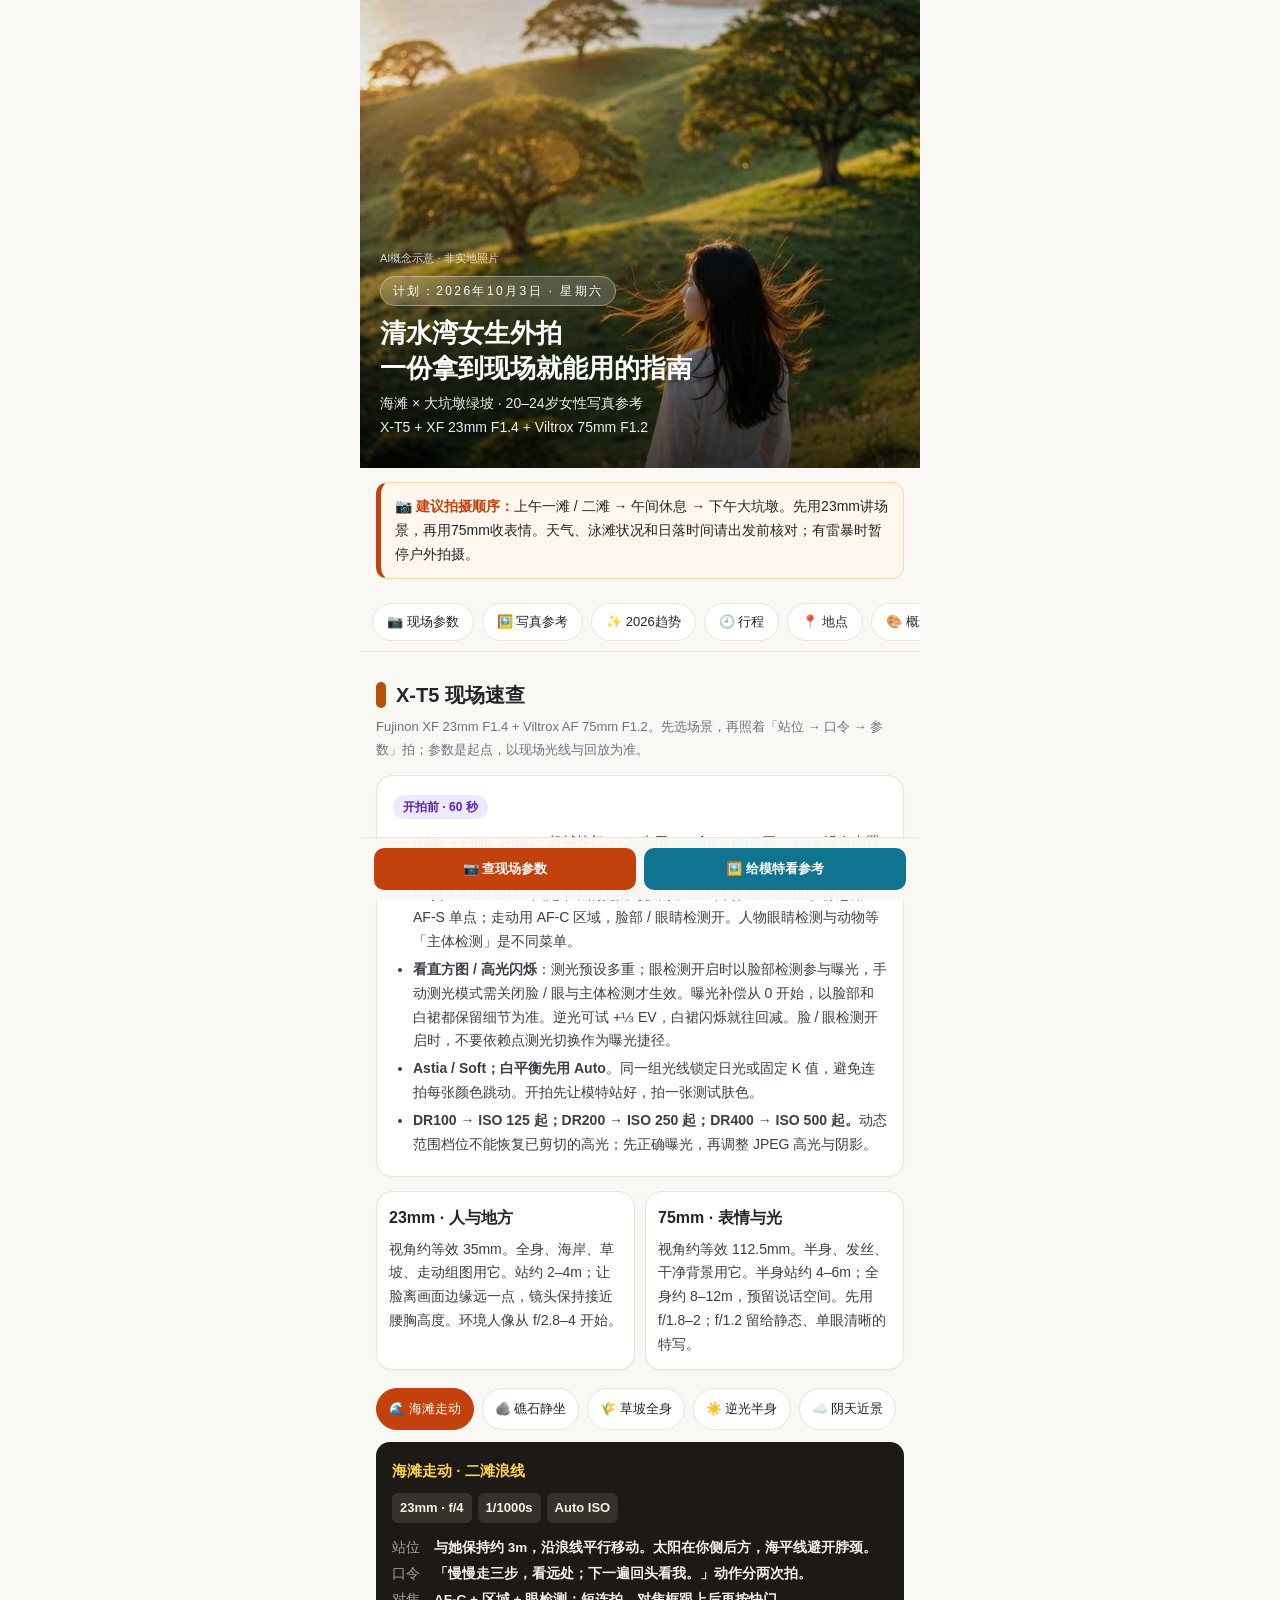
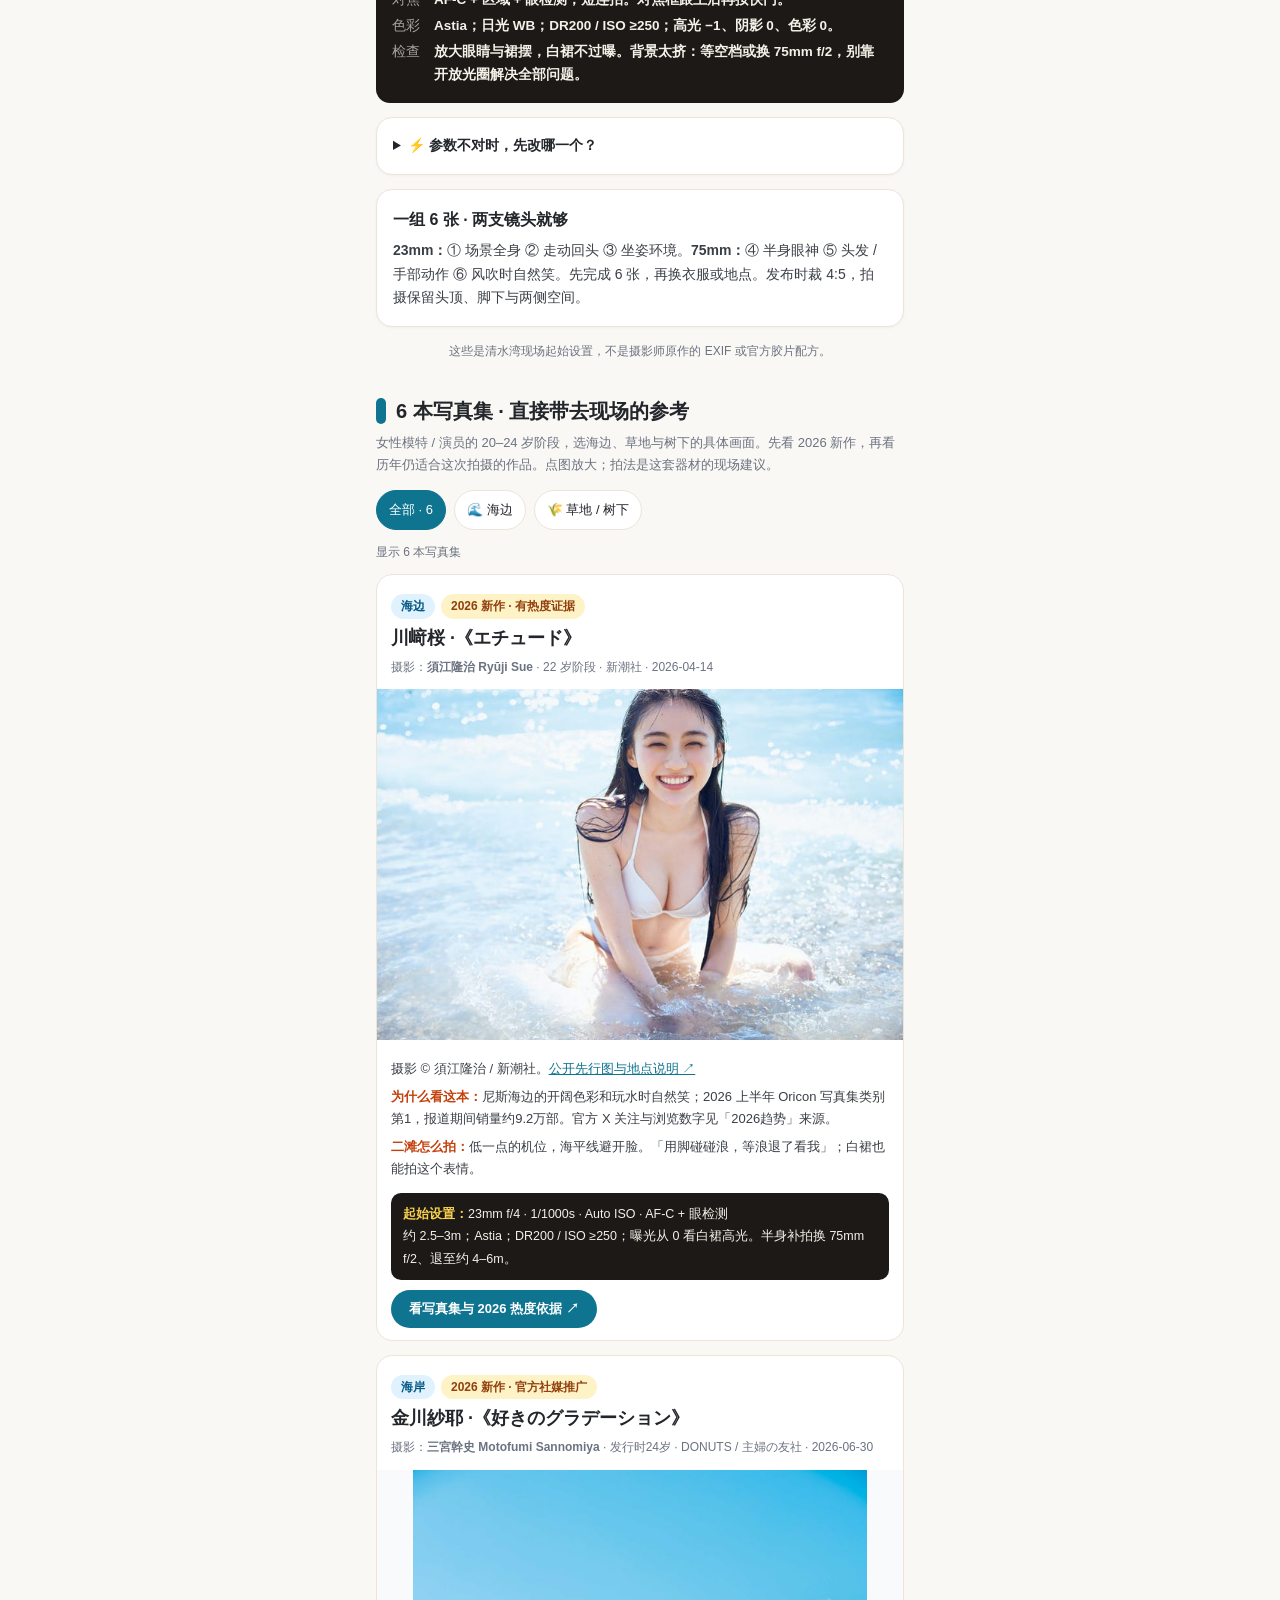
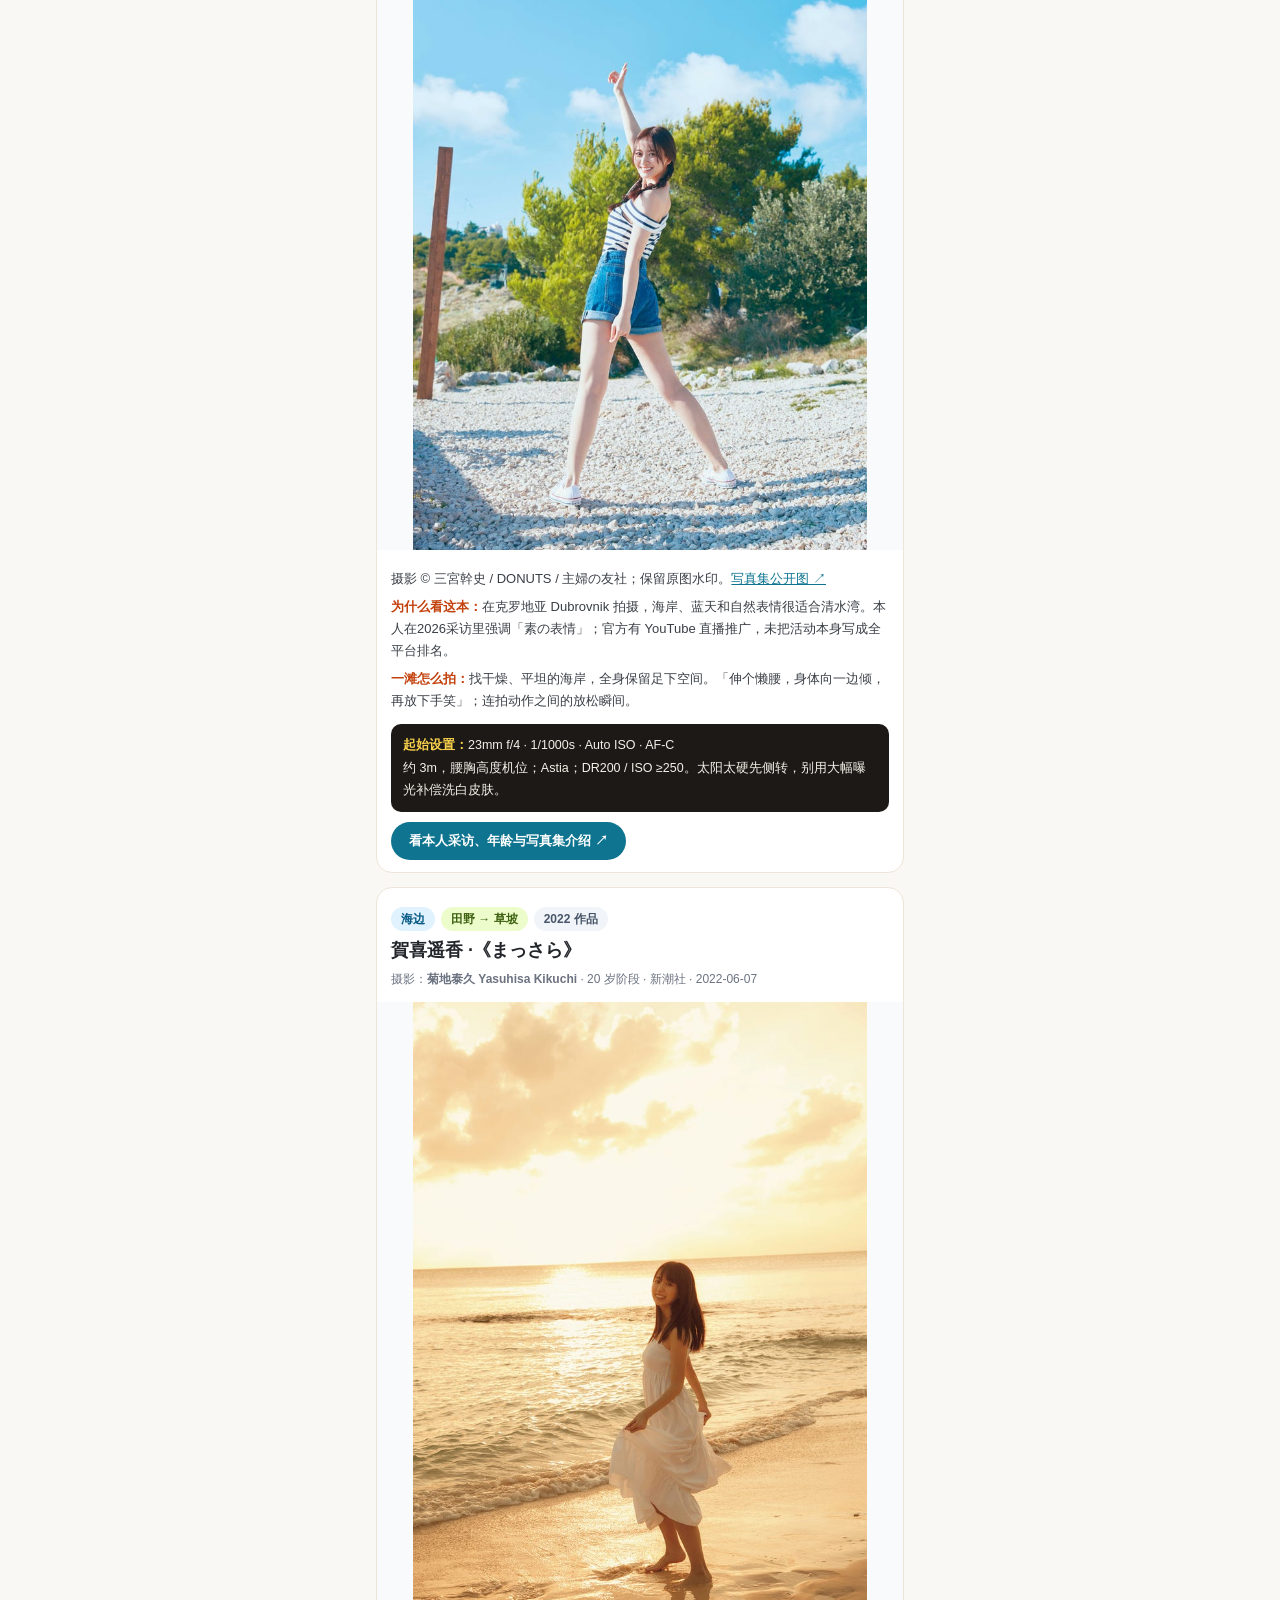
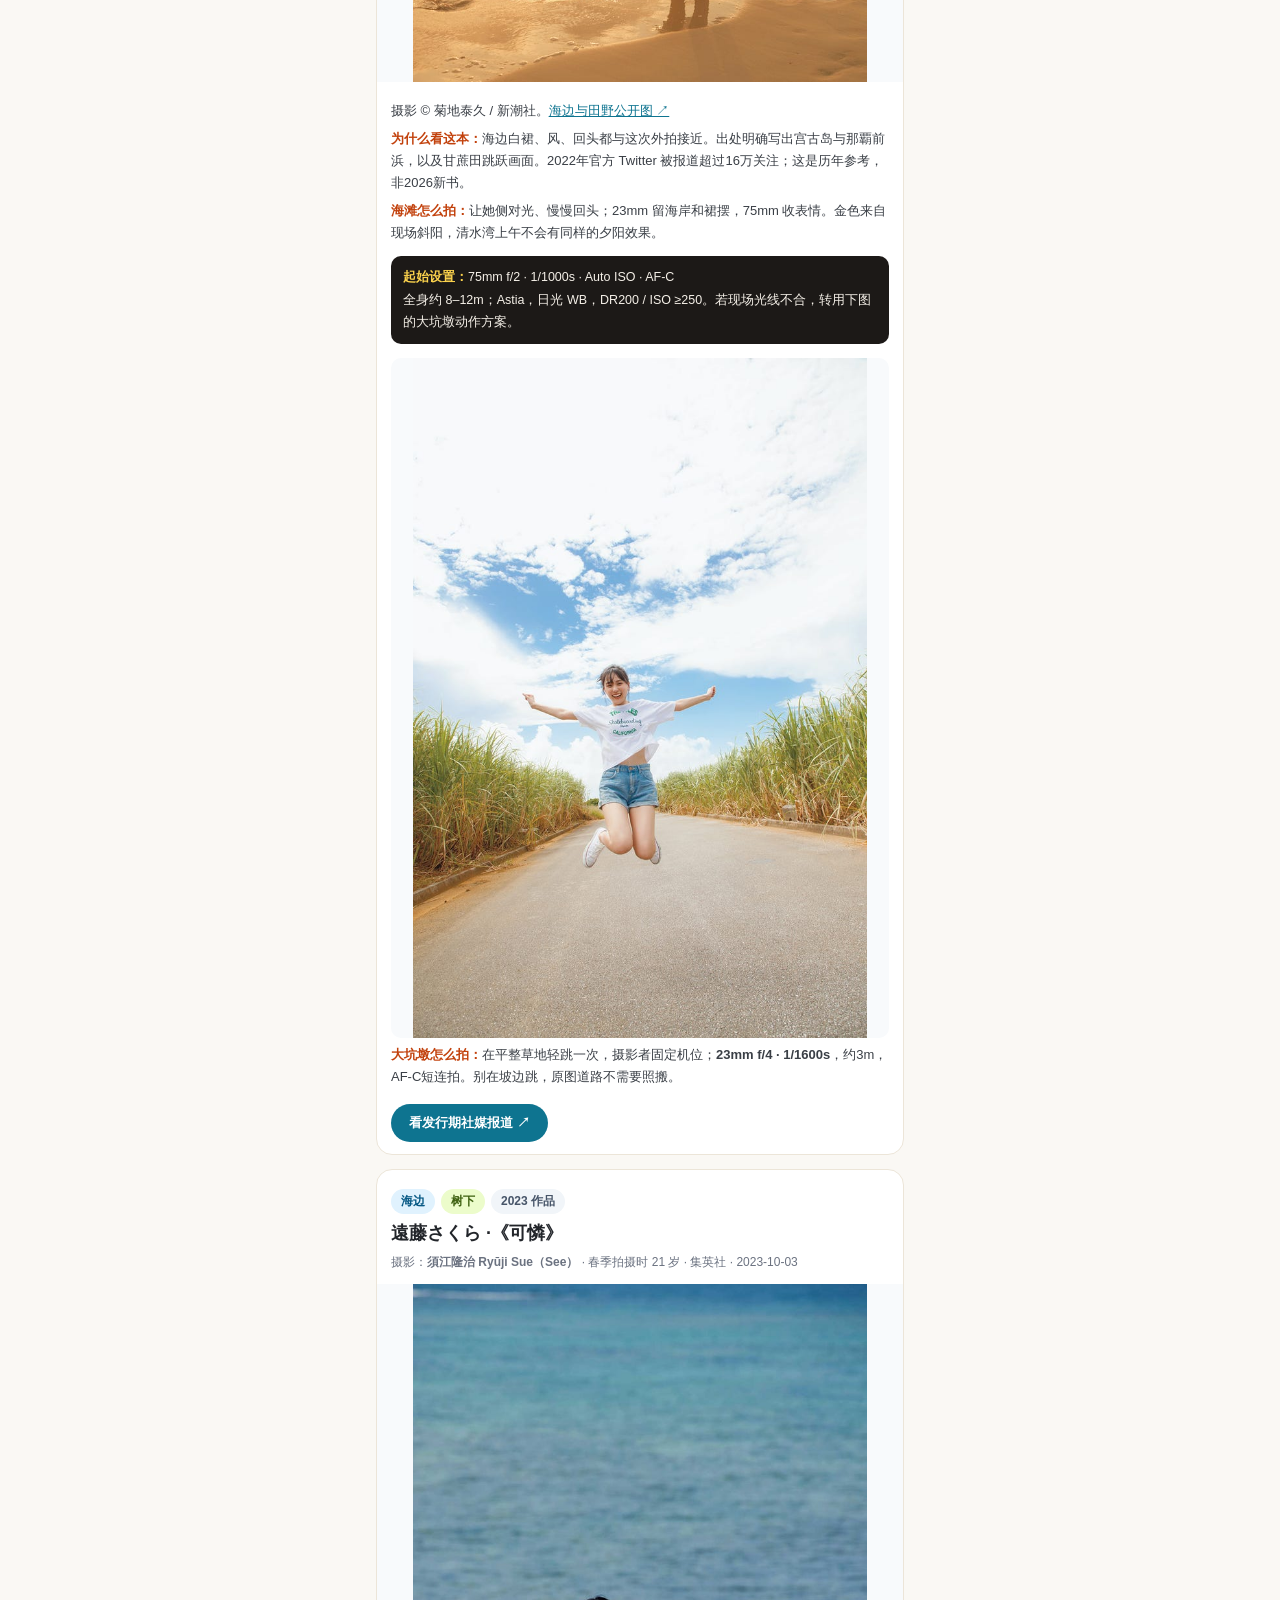
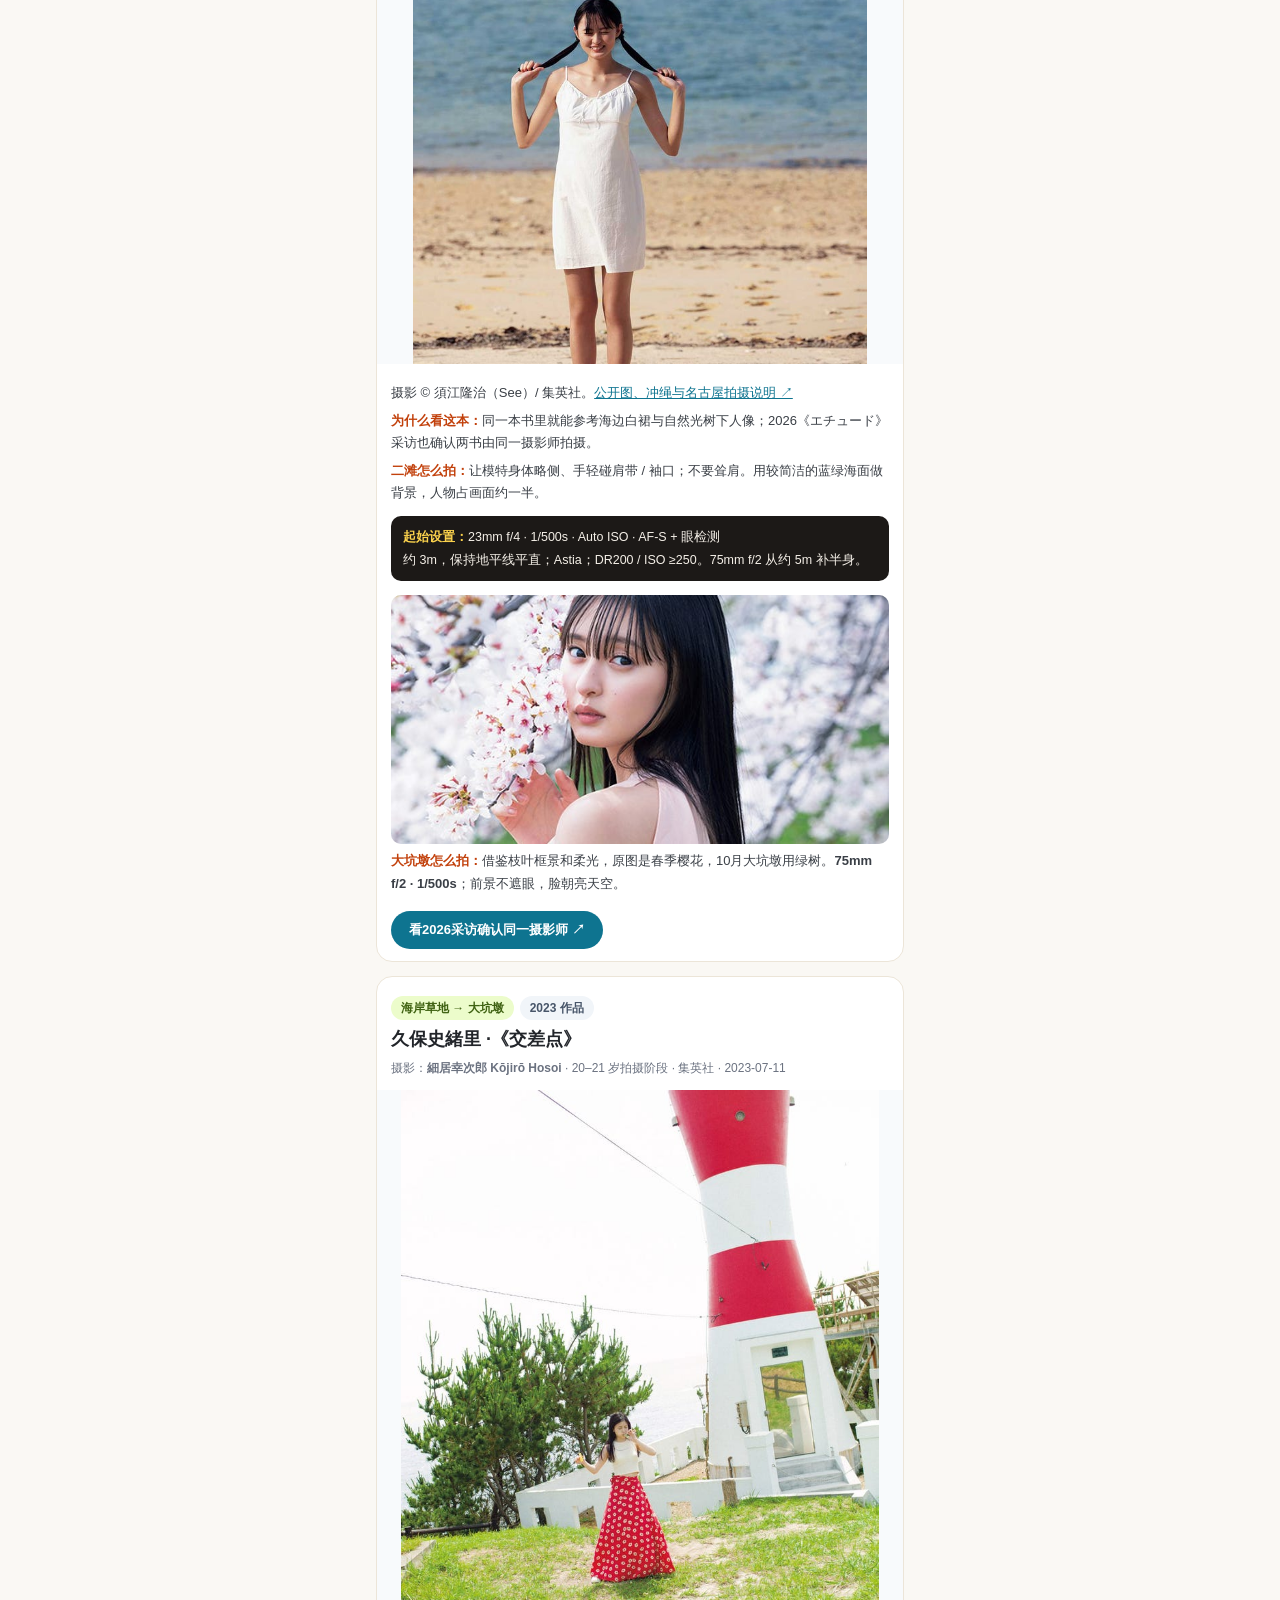
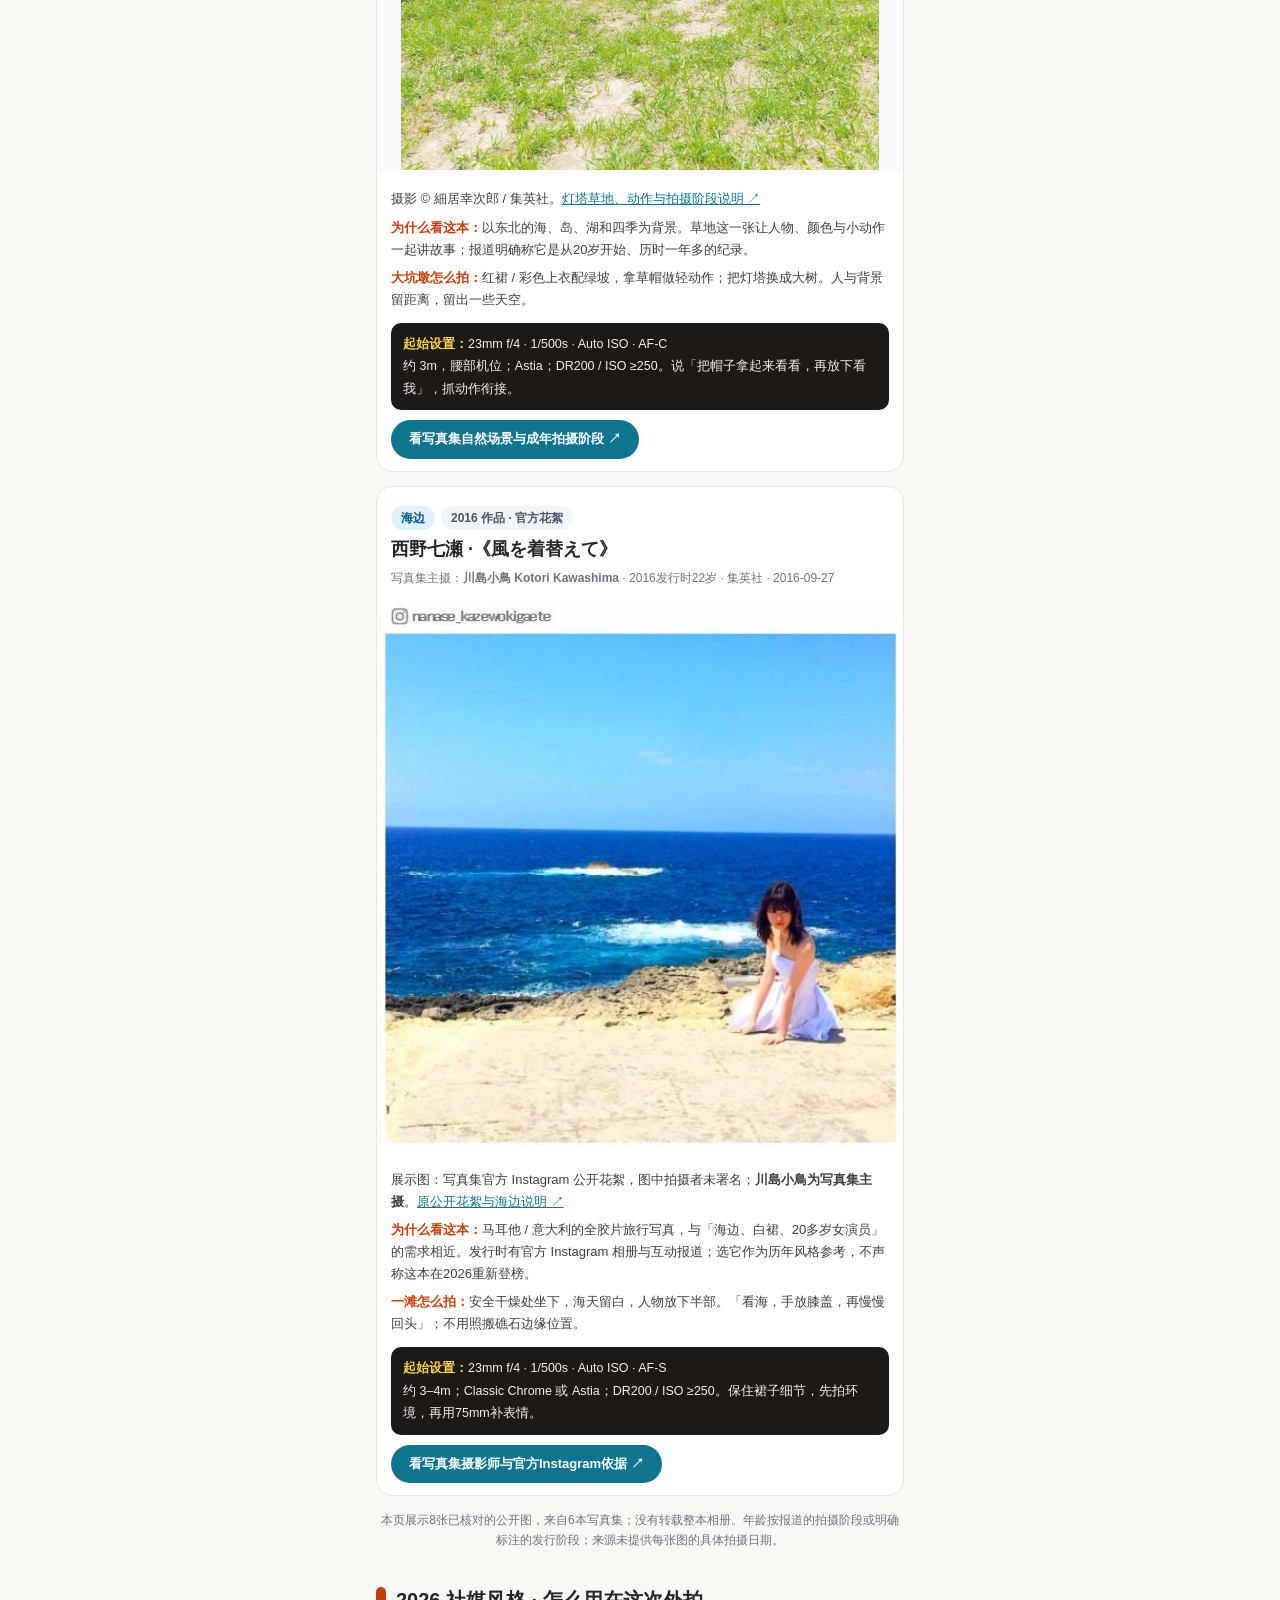
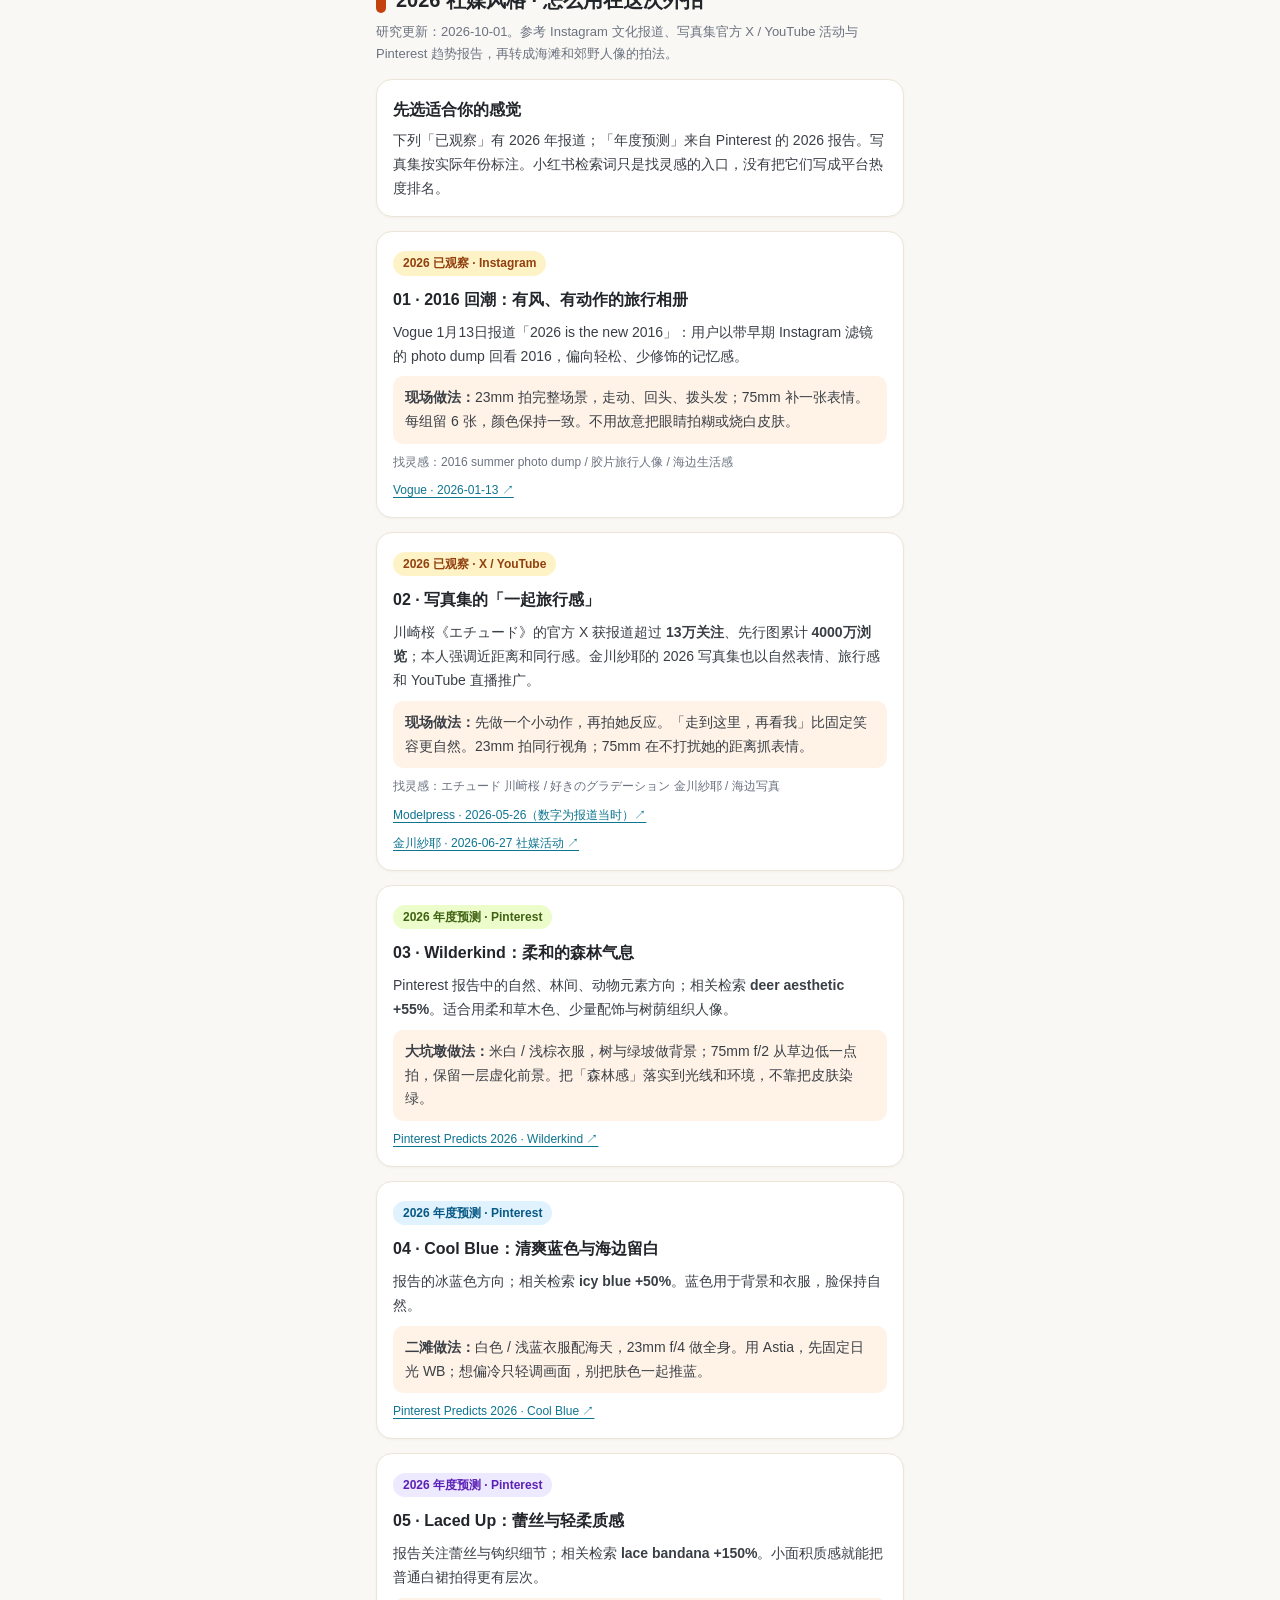
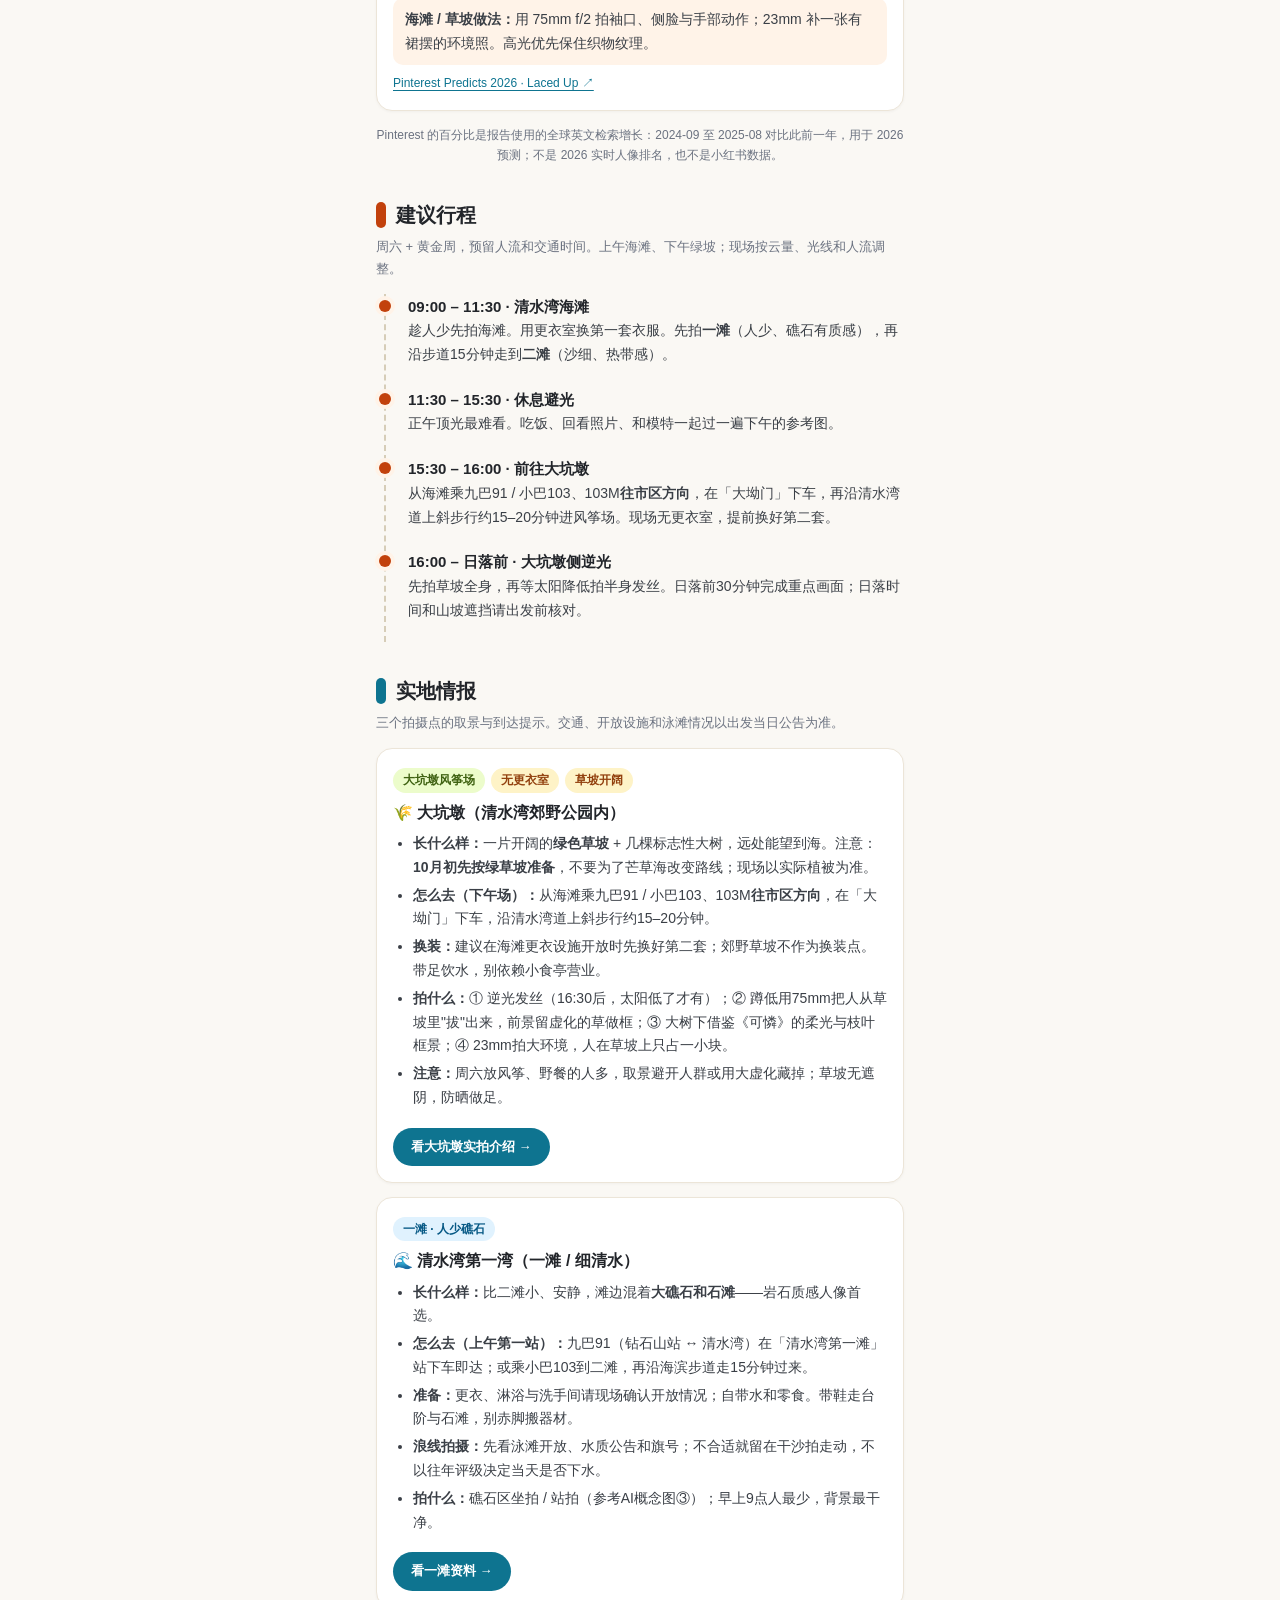
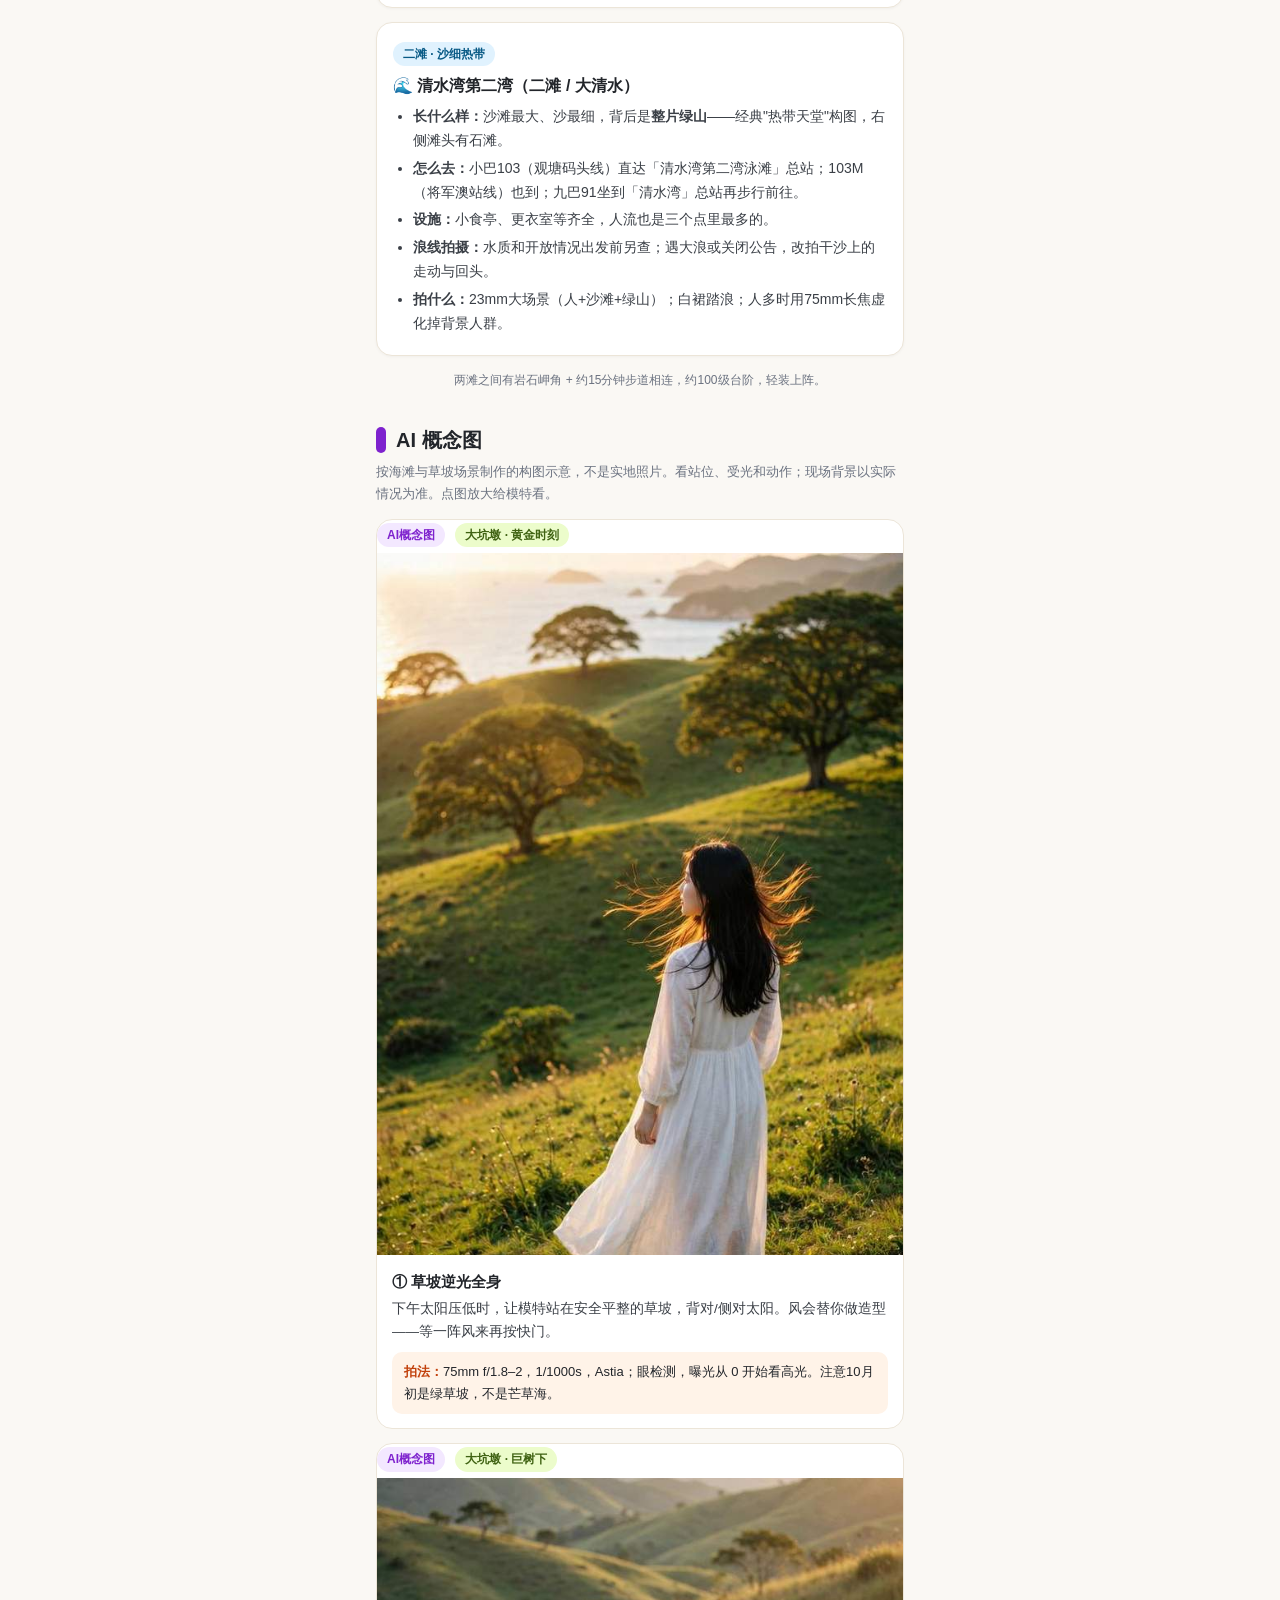
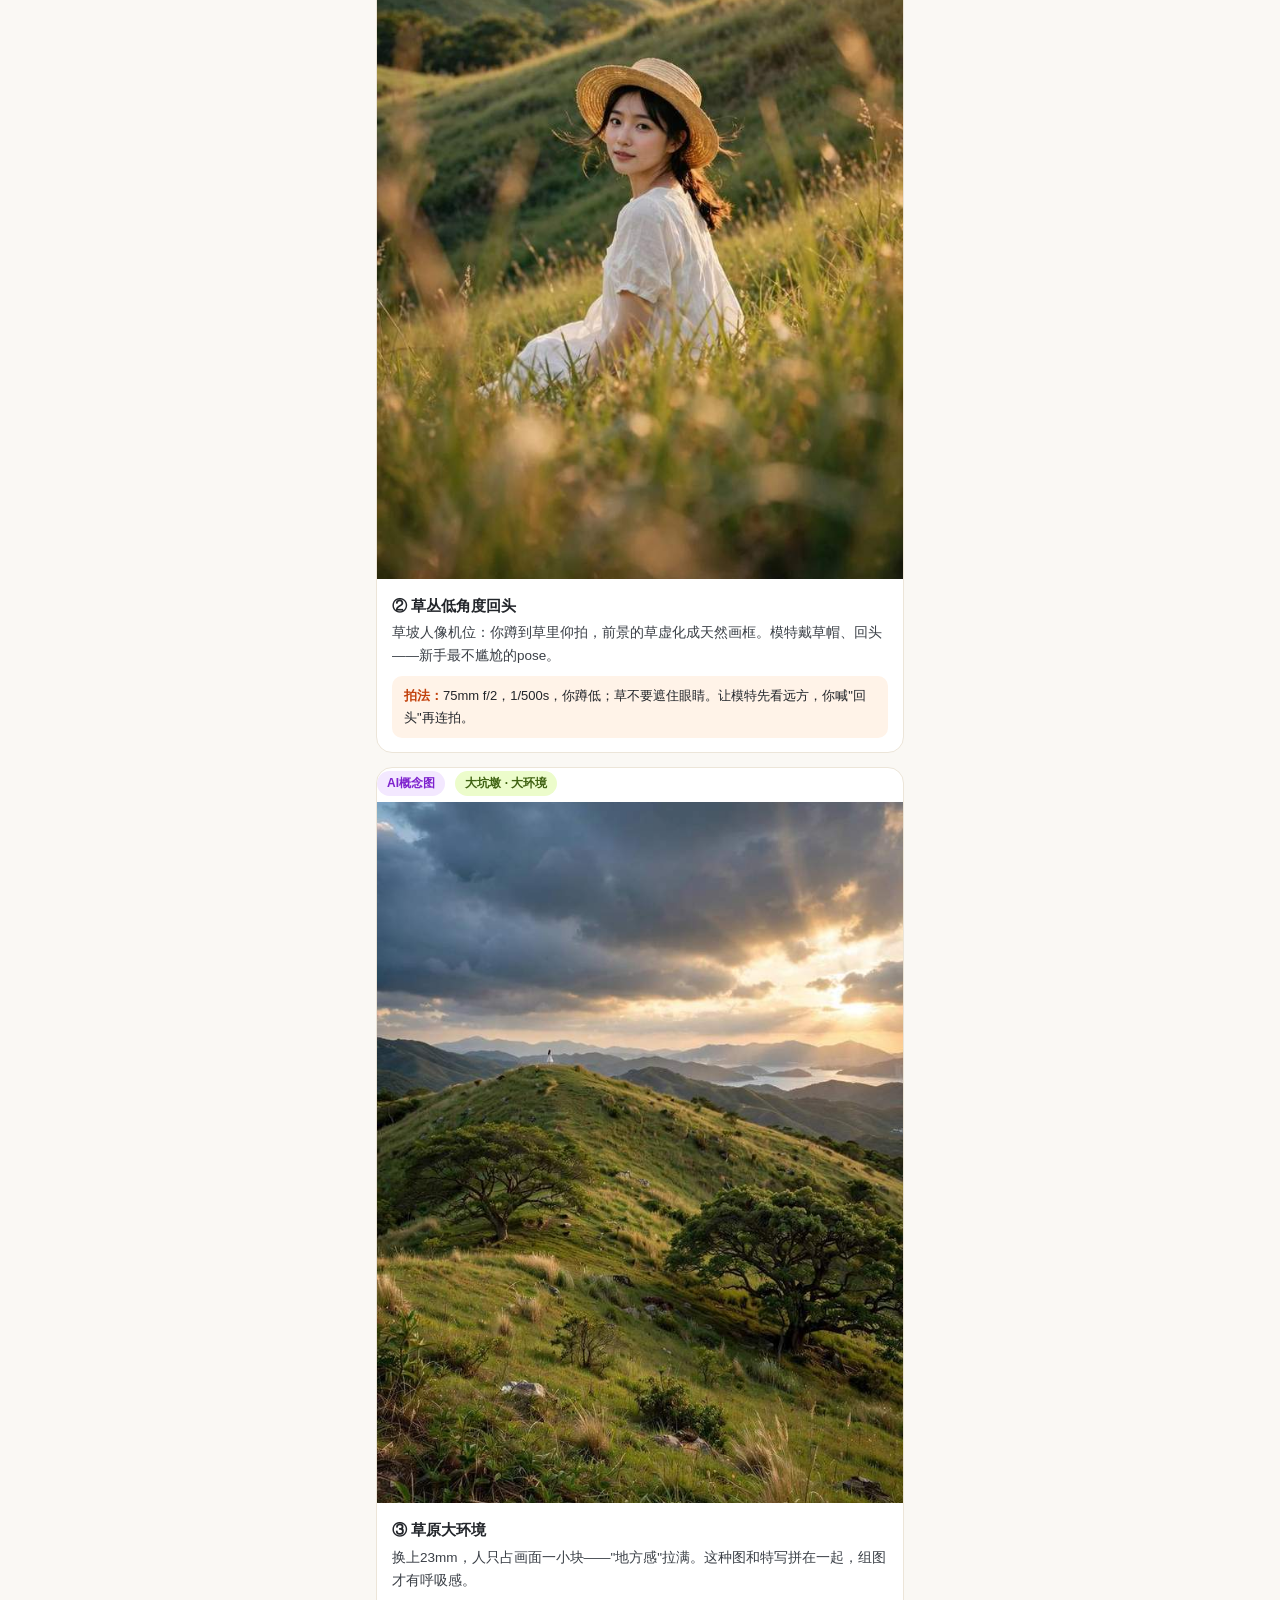
==== clear-water-bay/index.html @ 247ad338 "Move Clear Water Bay guide into clear-water-bay/ Pure rename, no content changes: the page, its imag" ====
<!DOCTYPE html>
<html lang="zh-CN">
<head>
<meta charset="UTF-8">
<meta name="viewport" content="width=device-width, initial-scale=1.0, viewport-fit=cover">
<title>清水湾女生外拍现场指南 · X-T5双镜头 · 2026写真参考</title>
<meta name="description" content="清水湾海滩与大坑墩女性人像现场指南：2026社媒趋势、20–24岁模特与演员写真集参考、Fujifilm X-T5 + XF23mm F1.4 + Viltrox75mm F1.2场景设置。">
<style>
:root{
  --bg:#faf8f4; --card:#ffffff; --ink:#22252a; --muted:#6b7280;
  --accent:#c2410c; --accent-soft:#fff3e8; --line:#ece5d8;
  --sea:#0e7490; --grass:#4d7c0f; --gold:#b45309;
}
*{margin:0;padding:0;box-sizing:border-box;-webkit-tap-highlight-color:transparent}
html{scroll-behavior:smooth}
body{font-family:-apple-system,BlinkMacSystemFont,"PingFang SC","Hiragino Sans GB","Microsoft YaHei",sans-serif;background:var(--bg);color:var(--ink);line-height:1.7;font-size:16px;max-width:560px;margin:0 auto;padding-bottom:96px}
img{display:block;width:100%;height:auto}
.hero{position:relative;color:#fff;overflow:hidden}
.hero img{height:52vh;min-height:340px;object-fit:cover;object-position:center 30%}
.hero::after{content:"";position:absolute;inset:0;background:linear-gradient(180deg,rgba(0,0,0,.15) 0%,rgba(0,0,0,0) 35%,rgba(0,0,0,.72) 100%)}
.hero-text{position:absolute;left:0;right:0;bottom:0;padding:28px 20px;z-index:2}
.hero-illustration{display:block;font-size:11px;opacity:.8;margin-bottom:8px}
.hero-text .kicker{display:inline-block;font-size:12px;letter-spacing:.2em;background:rgba(255,255,255,.18);backdrop-filter:blur(6px);padding:4px 12px;border-radius:999px;margin-bottom:10px;border:1px solid rgba(255,255,255,.35)}
.hero-text h1{font-size:26px;line-height:1.35;font-weight:800}
.hero-text p{font-size:14px;opacity:.92;margin-top:6px}
.alert{margin:14px 16px;background:#fff7ed;border:1px solid #fed7aa;border-left:5px solid var(--accent);border-radius:12px;padding:12px 14px;font-size:14px}
.alert b{color:var(--accent)}
.nav{position:sticky;top:0;z-index:50;background:rgba(250,248,244,.96);backdrop-filter:blur(8px);border-bottom:1px solid var(--line);padding:10px 12px;display:flex;gap:8px;overflow-x:auto;scrollbar-width:none}
.nav::-webkit-scrollbar{display:none}
.nav a{flex:0 0 auto;font-size:13px;color:var(--ink);text-decoration:none;background:var(--card);border:1px solid var(--line);padding:7px 14px;border-radius:999px;white-space:nowrap}
.nav a:active{background:var(--accent-soft)}
section{padding:26px 16px 6px;scroll-margin-top:66px}
[hidden]{display:none!important}
.lens-grid{display:grid;grid-template-columns:1fr 1fr;gap:10px}
.lens-grid .card{padding:12px}
.lens-grid h3{font-size:14px}
.lens-grid p{font-size:13px}
.scene-tabs{display:flex;gap:8px;overflow-x:auto;padding:4px 0 12px}
.scene-tab{flex-shrink:0;font:inherit;font-size:13px;padding:9px 12px;border:1px solid var(--line);border-radius:999px;background:var(--card);color:var(--ink);cursor:pointer}
.scene-tab.active{background:var(--accent);border-color:var(--accent);color:#fff}
.scene-tab:focus-visible,a:focus-visible,button:focus-visible{outline:3px solid var(--sea);outline-offset:3px}
.setting-strip{display:flex;flex-wrap:wrap;gap:6px;margin:10px 0 14px}
.setting-strip b{font-size:13px;background:#37312c;border-radius:6px;padding:4px 8px}
.field-scene dl{grid-template-columns:40px 1fr;row-gap:10px}
.field-scene dd{font-weight:400;line-height:1.7}
summary{cursor:pointer;font-weight:700;font-size:14px}
@media(max-width:359px){.lens-grid{grid-template-columns:1fr}}
.sec-head{display:flex;align-items:center;gap:10px;margin-bottom:4px}
.sec-head .dot{width:10px;height:26px;border-radius:6px;flex:0 0 auto}
.sec-head h2{font-size:20px;font-weight:800}
.sec-sub{font-size:13px;color:var(--muted);margin:2px 0 14px}
.card{background:var(--card);border:1px solid var(--line);border-radius:16px;padding:16px;margin-bottom:14px;box-shadow:0 1px 3px rgba(0,0,0,.04)}
.card h3{font-size:16px;margin-bottom:6px}
.card p,.card li{font-size:14px;color:#3a3f46}
.card ul{padding-left:20px;margin-top:6px}
.card li{margin-bottom:4px}
.tag{display:inline-block;font-size:12px;padding:2px 10px;border-radius:999px;margin:0 6px 6px 0;font-weight:600}
.tag.sea{background:#e0f2fe;color:#075985}
.tag.grass{background:#ecfccb;color:#3f6212}
.tag.warn{background:#fef3c7;color:#92400e}
.tag.cam{background:#ede9fe;color:#5b21b6}
.tag.ai{background:#f3e8ff;color:#7e22ce}
.timeline{position:relative;margin:6px 0 0 8px;padding-left:22px;border-left:2px dashed #d6cdb8}
.tl-item{position:relative;padding:0 0 20px}
.tl-item::before{content:"";position:absolute;left:-29px;top:6px;width:12px;height:12px;border-radius:50%;background:var(--accent);box-shadow:0 0 0 4px var(--accent-soft)}
.tl-item .time{font-weight:800;font-size:15px}
.tl-item .what{font-size:14px;color:#3a3f46}
.gallery{display:grid;grid-template-columns:1fr 1fr;gap:10px}
.shot{background:var(--card);border:1px solid var(--line);border-radius:14px;overflow:hidden;cursor:zoom-in}
.shot img{aspect-ratio:3/4;object-fit:cover}
.shot .cap{padding:10px 11px}
.shot .cap b{display:block;font-size:13.5px;line-height:1.45}
.shot .cap span{font-size:12px;color:var(--muted);display:block;margin-top:3px;line-height:1.5}
.lens{font-size:11px !important;color:var(--sea) !important;font-weight:700}
.recipe{background:#1c1917;color:#f5f0e8;border-radius:14px;padding:16px;margin-bottom:14px}
.recipe h3{font-size:15px;color:#fcd34d;margin-bottom:8px}
.recipe dl{display:grid;grid-template-columns:auto 1fr;gap:3px 14px;font-size:13.5px}
.recipe dt{color:#a8a29e;white-space:nowrap}
.recipe dd{margin:0;font-weight:600}
.stars{color:#fbbf24;letter-spacing:2px;font-size:13px}
.concept{background:var(--card);border:1px solid var(--line);border-radius:16px;overflow:hidden;margin-bottom:14px}
.concept img{aspect-ratio:3/4;object-fit:cover;cursor:zoom-in}
.concept .cap{padding:14px 15px}
.concept .cap b{display:block;font-size:15px;margin-bottom:4px}
.concept .cap p{font-size:13.5px;color:#3a3f46;margin:4px 0}
.concept .cap .how{background:var(--accent-soft);border-radius:10px;padding:9px 12px;font-size:13px;margin-top:8px}
.concept .cap .how b{color:var(--accent);font-size:13px;display:inline}
.break{background:var(--card);border:1px solid var(--line);border-radius:16px;padding:16px;margin-bottom:14px}
.break h3{font-size:16px}
.break .jp{font-size:12px;color:var(--muted)}
.break .work{font-size:13px;color:var(--muted);margin-top:8px;font-style:normal;background:#f8fafc;border-radius:8px;padding:8px 10px}
.break h4{font-size:13.5px;margin:12px 0 4px;color:var(--accent)}
.break p,.break li{font-size:13.5px;color:#3a3f46}
.break ul{padding-left:18px;margin-top:4px}
.break li{margin-bottom:3px}
.break .fuji{background:#1c1917;color:#f5f0e8;border-radius:10px;padding:12px 14px;margin-top:10px;font-size:13px;line-height:1.8}
.break .fuji b{color:#fcd34d}
.break .copy{margin-top:10px;font-size:13.5px;background:#ecfccb;border-radius:10px;padding:10px 12px}
.break .copy b{color:#3f6212}
a.btn{display:inline-block;margin-top:10px;font-size:13px;font-weight:700;color:#fff;background:var(--sea);text-decoration:none;padding:8px 18px;border-radius:999px}
a.btn:active{opacity:.85}
.tips li{font-size:14px;margin-bottom:10px;list-style:none;position:relative;padding-left:26px;color:#3a3f46}
.tips li::before{content:attr(data-n);position:absolute;left:0;top:2px;width:20px;height:20px;border-radius:50%;background:var(--accent);color:#fff;font-size:12px;font-weight:800;display:flex;align-items:center;justify-content:center}
.tips{padding:0}
.credits{font-size:12px;color:var(--muted)}
.credits a{color:var(--sea)}
footer{text-align:center;padding:26px 16px 8px;font-size:12px;color:var(--muted)}
#lb{position:fixed;inset:0;background:rgba(10,8,6,.94);z-index:100;display:none;align-items:center;justify-content:center;flex-direction:column;padding:18px}
#lb.open{display:flex}
#lb img{max-width:100%;max-height:78vh;object-fit:contain;border-radius:10px}
#lb .lb-cap{color:#fff;font-size:14px;margin-top:12px;text-align:center;max-width:92vw}
#lb .lb-x{position:absolute;top:14px;right:16px;color:#fff;font-size:15px;background:rgba(255,255,255,.15);border:1px solid rgba(255,255,255,.3);border-radius:999px;padding:8px 16px;cursor:pointer}
.hint{text-align:center;font-size:12px;color:var(--muted);margin-top:8px}
.mphoto{margin:10px 0 4px;border-radius:12px;overflow:hidden;border:1px solid var(--line)}
.mphoto figcaption{font-size:11.5px;color:var(--muted);padding:8px 10px;background:#f8fafc;line-height:1.6}
.mphoto figcaption a{color:var(--sea)}
.img-fallback{padding:26px 14px;text-align:center;font-size:13px;color:var(--muted);background:#f1f5f9}
.img-fallback a{color:var(--sea);font-weight:700}
.group-title{font-size:15px;font-weight:800;margin:18px 0 10px}
.ref{background:var(--card);border:1px solid var(--line);border-radius:16px;overflow:hidden;margin-bottom:14px}
.ref .rcap{padding:12px 14px}
.ref .rcap b.t{font-size:14.5px;display:block;line-height:1.45;margin:2px 0}
.ref .who{color:var(--muted);font-size:12px;display:block;margin-bottom:6px}
.ref .rcap p{font-size:13px;color:#3a3f46;margin:6px 0}
.ref .rcap p .k{color:var(--accent);font-weight:800}
.ref .how{background:#1c1917;color:#f5f0e8;border-radius:10px;padding:10px 12px;font-size:12.5px;line-height:1.8;margin-top:8px}
.ref .how b{color:#fcd34d}
.ref .credit{font-size:11px;color:var(--muted);margin-top:8px;display:block;line-height:1.6}
.ref .credit a{color:var(--sea)}

.research-note p{margin-top:6px}
.trend-card h3{margin-top:4px}
.trend-card p{margin:8px 0}
.trend-action{background:var(--accent-soft);padding:10px 12px;border-radius:10px}
.source-link{display:block;font-size:12px;color:var(--sea);margin-top:8px;text-decoration:underline;text-underline-offset:3px;overflow-wrap:anywhere}
.search-terms{font-size:12px!important;color:var(--muted)!important}
.ref-filters{display:flex;gap:8px;flex-wrap:wrap;margin:12px 0}
.ref-filter{font:inherit;font-size:13px;padding:8px 12px;border:1px solid var(--line);background:var(--card);color:var(--ink);border-radius:999px;cursor:pointer}
.ref-filter.active{background:var(--sea);color:#fff;border-color:var(--sea)}
.filter-status{font-size:12px;color:var(--muted);margin-bottom:12px}
.album-head{padding:16px 14px 12px}
.album-head h3{font-size:18px;line-height:1.5}
.album-head p{font-size:12px;color:var(--muted);margin-top:5px}
.reference-photo{display:block;width:100%;border:0;padding:0;background:#f8fafc;cursor:zoom-in}
.reference-photo img{width:100%;height:auto;max-height:680px;object-fit:contain}
.secondary-photo{margin-top:14px;border-radius:10px;overflow:hidden}
.album-card .credit{display:block;font-size:11.5px;line-height:1.7;color:var(--muted);margin:0 0 12px}
.album-card .credit a{color:var(--sea)}
.album-card .how{margin-top:12px}
.album-card .tag:not(.sea):not(.grass):not(.warn){background:#f1f5f9;color:#475569}
.field-dock{position:fixed;z-index:60;bottom:0;left:50%;transform:translateX(-50%);width:100%;max-width:560px;display:flex;gap:8px;padding:10px 14px calc(10px + env(safe-area-inset-bottom));background:rgba(250,248,244,.97);border-top:1px solid var(--line)}
.field-dock a{flex:1;text-align:center;padding:10px 6px;background:var(--accent);color:#fff;text-decoration:none;border-radius:10px;font-size:13px;font-weight:700}
.field-dock a:last-child{background:var(--sea)}
.technical-sources{margin:20px 16px 0}
#lb .lb-x{min-width:88px;min-height:44px}
#lb .lb-cap{line-height:1.6}
@media(prefers-reduced-motion:reduce){html{scroll-behavior:auto}}
@media print{.nav,.field-dock,#lb,.scene-tabs,.ref-filters{display:none!important}body{max-width:none;padding-bottom:0}.field-scene[hidden],.album-card[hidden]{display:block!important}.card,.ref,.recipe{break-inside:avoid;box-shadow:none}.reference-photo img{max-height:380px}.hero img{height:200px;min-height:0}}
</style>
</head>
<body>

<div class="hero">
  <img src="images/concept-grassland-golden.jpg" alt="大坑墩草原逆光">
  <div class="hero-text">
    <span class="hero-illustration">AI概念示意 · 非实地照片</span>
    <span class="kicker">计划：2026年10月3日 · 星期六</span>
    <h1>清水湾女生外拍<br>一份拿到现场就能用的指南</h1>
    <p>海滩 × 大坑墩绿坡 · 20–24岁女性写真参考<br>X‑T5 + XF 23mm F1.4 + Viltrox 75mm F1.2</p>
  </div>
</div>

<div class="alert">📷 <b>建议拍摄顺序：</b>上午一滩 / 二滩 → 午间休息 → 下午大坑墩。先用23mm讲场景，再用75mm收表情。天气、泳滩状况和日落时间请出发前核对；有雷暴时暂停户外拍摄。</div>

<nav class="nav" aria-label="指南章节">
  <a href="#camera">📷 现场参数</a><a href="#reflib">🖼️ 写真参考</a><a href="#masters">✨ 2026趋势</a><a href="#plan">🕘 行程</a><a href="#intel">📍 地点</a><a href="#concepts">🎨 概念图</a><a href="#poses">🤸 动作</a><a href="#tips">💡 提醒</a>
</nav>

<section id="camera">
  <div class="sec-head"><span class="dot" style="background:var(--gold)"></span><h2>X‑T5 现场速查</h2></div>
  <p class="sec-sub">Fujinon XF 23mm F1.4 + Viltrox AF 75mm F1.2。先选场景，再照着「站位 → 口令 → 参数」拍；参数是起点，以现场光线与回放为准。</p>
  <div class="card field-baseline">
    <span class="tag cam">开拍前 · 60 秒</span>
    <ul>
      <li><b>RAW + FINE JPEG</b>；机械快门；CL 先用 5–7 fps；IBIS 开。X‑T5 没有内置闪光灯，这套器材先用自然光。</li>
      <li><b>M 档 + Auto ISO</b>：固定下表的光圈与快门，ISO 自动 125–3200。静态用 AF‑S 单点；走动用 AF‑C 区域，脸部 / 眼睛检测开。人物眼睛检测与动物等「主体检测」是不同菜单。</li>
      <li><b>看直方图 / 高光闪烁</b>：测光预设多重；眼检测开启时以脸部检测参与曝光，手动测光模式需关闭脸 / 眼与主体检测才生效。曝光补偿从 0 开始，以脸部和白裙都保留细节为准。逆光可试 +⅓ EV，白裙闪烁就往回减。脸 / 眼检测开启时，不要依赖点测光切换作为曝光捷径。</li>
      <li><b>Astia / Soft；白平衡先用 Auto</b>。同一组光线锁定日光或固定 K 值，避免连拍每张颜色跳动。开拍先让模特站好，拍一张测试肤色。</li>
      <li><b>DR100 → ISO 125 起；DR200 → ISO 250 起；DR400 → ISO 500 起。</b>动态范围档位不能恢复已剪切的高光；先正确曝光，再调整 JPEG 高光与阴影。</li>
    </ul>
  </div>

  <div class="lens-grid">
    <div class="card"><h3>23mm · 人与地方</h3><p>视角约等效 35mm。全身、海岸、草坡、走动组图用它。站约 2–4m；让脸离画面边缘远一点，镜头保持接近腰胸高度。环境人像从 f/2.8–4 开始。</p></div>
    <div class="card"><h3>75mm · 表情与光</h3><p>视角约等效 112.5mm。半身、发丝、干净背景用它。半身站约 4–6m；全身约 8–12m，预留说话空间。先用 f/1.8–2；f/1.2 留给静态、单眼清晰的特写。</p></div>
  </div>

  <div class="scene-tabs" role="group" aria-label="选择拍摄场景">
    <button type="button" class="scene-tab active" data-scene="beach" aria-pressed="true">🌊 海滩走动</button>
    <button type="button" class="scene-tab" data-scene="rocks" aria-pressed="false">🪨 礁石静坐</button>
    <button type="button" class="scene-tab" data-scene="grass" aria-pressed="false">🌾 草坡全身</button>
    <button type="button" class="scene-tab" data-scene="backlight" aria-pressed="false">☀️ 逆光半身</button>
    <button type="button" class="scene-tab" data-scene="overcast" aria-pressed="false">☁️ 阴天近景</button>
  </div>

  <article class="field-scene recipe" id="scene-beach" data-scene-panel="beach">
    <h3>海滩走动 · 二滩浪线</h3>
    <div class="setting-strip"><b>23mm · f/4</b><b>1/1000s</b><b>Auto ISO</b></div>
    <dl><dt>站位</dt><dd>与她保持约 3m，沿浪线平行移动。太阳在你侧后方，海平线避开脖颈。</dd><dt>口令</dt><dd>「慢慢走三步，看远处；下一遍回头看我。」动作分两次拍。</dd><dt>对焦</dt><dd>AF‑C + 区域 + 眼检测；短连拍。对焦框跟上后再按快门。</dd><dt>色彩</dt><dd>Astia；日光 WB；DR200 / ISO ≥250；高光 −1、阴影 0、色彩 0。</dd><dt>检查</dt><dd>放大眼睛与裙摆，白裙不过曝。背景太挤：等空档或换 75mm f/2，别靠开放光圈解决全部问题。</dd></dl>
  </article>
  <article class="field-scene recipe" id="scene-rocks" data-scene-panel="rocks" hidden>
    <h3>礁石静坐 · 一滩干燥、安全的岩石</h3>
    <div class="setting-strip"><b>75mm · f/2</b><b>1/500s</b><b>Auto ISO</b></div>
    <dl><dt>站位</dt><dd>离她约 4–6m，找同一水平的机位。侧面柔光，海在远处，避免正午硬阴影。</dd><dt>口令</dt><dd>「侧坐一点，肩放松，手轻放膝盖；先看海，再只转眼睛。」</dd><dt>对焦</dt><dd>AF‑S 单点 + 眼检测；优先近侧眼。她开始回头时切 AF‑C。</dd><dt>色彩</dt><dd>Pro Neg. Std；阴天 WB；DR100；高光 −1、阴影 0。保留岩石与皮肤的自然色差。</dd><dt>检查</dt><dd>裁切别落在关节；脸太暗先换方向。模特与摄影者都留在干燥岩石内侧。</dd></dl>
  </article>
  <article class="field-scene recipe" id="scene-grass" data-scene-panel="grass" hidden>
    <h3>草坡全身 · 大坑墩开阔绿坡</h3>
    <div class="setting-strip"><b>23mm · f/2.8–4</b><b>1/500s</b><b>Auto ISO</b></div>
    <dl><dt>站位</dt><dd>约 3m，机位在她腰部高度。前景少量草、人物、远景大树三层；找干净边缘，别让树干穿过头。</dd><dt>口令</dt><dd>「拿着草帽慢走，看右边；停一下，身体不动，回头。」不摘公园植物。</dd><dt>对焦</dt><dd>走动 AF‑C；停下 AF‑S。草遮住脸时把对焦点移到眼睛，别让相机锁前景。</dd><dt>色彩</dt><dd>Astia 或 Classic Chrome；日光 WB；DR200 / ISO ≥250；高光 −1、阴影 0。面部偏绿就换个离草反光更远的位置。</dd><dt>检查</dt><dd>脸放画面中央区域；人占画面 ⅓–½，先拍有场景的全身，再换 75mm 收表情。</dd></dl>
  </article>
  <article class="field-scene recipe" id="scene-backlight" data-scene-panel="backlight" hidden>
    <h3>逆光半身 · 大坑墩傍晚</h3>
    <div class="setting-strip"><b>75mm · f/1.8–2</b><b>1/1000s</b><b>Auto ISO</b></div>
    <dl><dt>站位</dt><dd>约 4–6m，太阳藏在她头部或树干后；用手或遮光罩挡侧面杂光。找天空能照亮脸的位置。</dd><dt>口令</dt><dd>「身体转 45°，下巴稍微往前，再放松；等风来，看我一下。」</dd><dt>对焦</dt><dd>AF‑C + 眼检测；静止可用 AF‑S。强逆光识别失败时，把单点放在近眼。</dd><dt>色彩</dt><dd>Astia；日光 WB（约 5200–5600K 起）；DR200 / ISO ≥250；高光 −1、阴影 −1。固定 WB 后再拍整组。</dd><dt>检查</dt><dd>曝光 0 → +⅓ EV 试拍；白裙与脸不闪烁。脸太暗用现有浅色地面反光或换站位；别直接加到 +1 EV。</dd></dl>
  </article>
  <article class="field-scene recipe" id="scene-overcast" data-scene-panel="overcast" hidden>
    <h3>阴天近景 · 海滩 / 草坡皆可</h3>
    <div class="setting-strip"><b>75mm · f/1.8</b><b>1/500s</b><b>Auto ISO</b></div>
    <dl><dt>站位</dt><dd>约 3–4m，脸朝向最亮的一侧天空；背景离模特远一些。避开树下绿色反光。</dd><dt>口令</dt><dd>「摸一下头发，低头笑；抬眼看我，手先不要动。」一张眼神、一张自然动作。</dd><dt>对焦</dt><dd>静态 AF‑S；动作 AF‑C。f/1.2 只在模特静止、眼睛放大确认后尝试。</dd><dt>色彩</dt><dd>Pro Neg. Std 或 Astia；阴天 WB / 约 6000K 起；DR100；高光 −1、阴影 0、色彩 0。</dd><dt>检查</dt><dd>ISO 到上限仍偏暗：静态才把快门降至 1/250s；走动保持 1/500s，必要时允许更高 ISO。IBIS 不能冻结人物动作。</dd></dl>
  </article>

  <details class="card"><summary>⚡ 参数不对时，先改哪一个？</summary>
    <ul>
      <li><b>明亮沙滩 f/1.2 太亮：</b>X‑T5 机械快门最快 1/8000s。先降 ISO（DR100 可到125），再收光圈；继续全开需要 ND。电子快门有运动变形和某些光源下的条纹风险。</li>
      <li><b>眼睛虚、耳朵清楚：</b>f/1.2 景深很薄。先收至 f/2、确认近眼、拍完放大；别把 IBIS 当动作防抖。</li>
      <li><b>白裙全白、脸正常：</b>曝光补偿 −⅓ EV 再检查高光。RAW 可以后期提脸，已经剪切的高光不一定能救。</li>
      <li><b>背景人多：</b>换机位 / 等空档 → 75mm 拉远背景 → f/2；不要站在拥挤通道里倒退拍摄。</li>
      <li><b>想要闪光的社媒效果：</b>需额外热靴闪光灯，这套器材没有。自然光拍法已经足够；无需为直闪效果改变当日拍摄计划。</li>
    </ul>
  </details>
  <div class="card"><h3>一组 6 张 · 两支镜头就够</h3><p><b>23mm：</b>① 场景全身 ② 走动回头 ③ 坐姿环境。<b>75mm：</b>④ 半身眼神 ⑤ 头发 / 手部动作 ⑥ 风吹时自然笑。先完成 6 张，再换衣服或地点。发布时裁 4:5，拍摄保留头顶、脚下与两侧空间。</p></div>
  <p class="hint">这些是清水湾现场起始设置，不是摄影师原作的 EXIF 或官方胶片配方。</p>
</section>

<section id="reflib">
  <div class="sec-head"><span class="dot" style="background:var(--sea)"></span><h2>6 本写真集 · 直接带去现场的参考</h2></div>
  <p class="sec-sub">女性模特 / 演员的 20–24 岁阶段，选海边、草地与树下的具体画面。先看 2026 新作，再看历年仍适合这次拍摄的作品。点图放大；拍法是这套器材的现场建议。</p>
  <div class="ref-filters" role="group" aria-label="筛选写真参考">
    <button type="button" class="ref-filter active" data-ref-filter="all" aria-pressed="true">全部 · 6</button>
    <button type="button" class="ref-filter" data-ref-filter="beach" aria-pressed="false">🌊 海边</button>
    <button type="button" class="ref-filter" data-ref-filter="park" aria-pressed="false">🌾 草地 / 树下</button>
  </div>
  <p class="filter-status" id="ref-status" role="status" aria-live="polite">显示 6 本写真集</p>

  <article class="ref album-card" id="album-kawasaki" data-locations="beach">
    <div class="album-head"><span class="tag sea">海边</span><span class="tag warn">2026 新作 · 有热度证据</span><h3>川﨑桜 ·《エチュード》</h3><p>摄影：<b>須江隆治 Ryūji Sue</b> · 22 岁阶段 · 新潮社 · 2026‑04‑14</p></div>
    <button type="button" class="reference-photo" data-cap="川﨑桜《エチュード》· 尼斯海边公开先行图。摄影：須江隆治。来源：Modelpress / 新潮社。现场可换成白裙沿浪线玩水。"><img loading="lazy" width="700" height="467" src="images/kawasaki-etude-beach.jpg" alt="22岁阶段的川崎桜在尼斯海边面对镜头自然笑，浪花在身后"></button>
    <div class="rcap"><p class="credit">摄影 © 須江隆治 / 新潮社。<a href="https://mdpr.jp/news/detail/4732902" target="_blank" rel="noopener noreferrer">公开先行图与地点说明 ↗</a></p><p><span class="k">为什么看这本：</span>尼斯海边的开阔色彩和玩水时自然笑；2026 上半年 Oricon 写真集类别第1，报道期间销量约9.2万部。官方 X 关注与浏览数字见「2026趋势」来源。</p><p><span class="k">二滩怎么拍：</span>低一点的机位，海平线避开脸。「用脚碰碰浪，等浪退了看我」；白裙也能拍这个表情。</p><div class="how"><b>起始设置：</b>23mm f/4 · 1/1000s · Auto ISO · AF‑C + 眼检测<br>约 2.5–3m；Astia；DR200 / ISO ≥250；曝光从 0 看白裙高光。半身补拍换 75mm f/2、退至约 4–6m。</div><a class="btn" href="https://mdpr.jp/news/detail/4787225" target="_blank" rel="noopener noreferrer">看写真集与 2026 热度依据 ↗</a></div>
  </article>

  <article class="ref album-card" id="album-kanagawa" data-locations="beach">
    <div class="album-head"><span class="tag sea">海岸</span><span class="tag warn">2026 新作 · 官方社媒推广</span><h3>金川紗耶 ·《好きのグラデーション》</h3><p>摄影：<b>三宮幹史 Motofumi Sannomiya</b> · 发行时24岁 · DONUTS / 主婦の友社 · 2026‑06‑30</p></div>
    <button type="button" class="reference-photo" data-cap="金川紗耶《好きのグラデーション》· 海岸全身，摄影：三宮幹史。原图为出版社公开样张，保留 Sample 水印。来源：Modelpress。"><img loading="lazy" width="700" height="1049" src="images/kanagawa-gradient-coast.jpg" alt="24岁阶段的金川紗耶在明亮海岸边举手站立，蓝天与绿树形成环境层次"></button>
    <div class="rcap"><p class="credit">摄影 © 三宮幹史 / DONUTS / 主婦の友社；保留原图水印。<a href="https://mdpr.jp/news/detail/4806112" target="_blank" rel="noopener noreferrer">写真集公开图 ↗</a></p><p><span class="k">为什么看这本：</span>在克罗地亚 Dubrovnik 拍摄，海岸、蓝天和自然表情很适合清水湾。本人在2026采访里强调「素の表情」；官方有 YouTube 直播推广，未把活动本身写成全平台排名。</p><p><span class="k">一滩怎么拍：</span>找干燥、平坦的海岸，全身保留足下空间。「伸个懒腰，身体向一边倾，再放下手笑」；连拍动作之间的放松瞬间。</p><div class="how"><b>起始设置：</b>23mm f/4 · 1/1000s · Auto ISO · AF‑C<br>约 3m，腰胸高度机位；Astia；DR200 / ISO ≥250。太阳太硬先侧转，别用大幅曝光补偿洗白皮肤。</div><a class="btn" href="https://mdpr.jp/interview/4806268" target="_blank" rel="noopener noreferrer">看本人采访、年龄与写真集介绍 ↗</a></div>
  </article>

  <article class="ref album-card" id="album-kaki" data-locations="beach park">
    <div class="album-head"><span class="tag sea">海边</span><span class="tag grass">田野 → 草坡</span><span class="tag">2022 作品</span><h3>賀喜遥香 ·《まっさら》</h3><p>摄影：<b>菊地泰久 Yasuhisa Kikuchi</b> · 20 岁阶段 · 新潮社 · 2022‑06‑07</p></div>
    <button type="button" class="reference-photo" data-cap="賀喜遥香《まっさら》· 与那覇前浜海边白裙。摄影：菊地泰久 / 新潮社。来源：Modelpress，2022年公开的通常版背面图。"><img loading="lazy" width="700" height="1050" src="images/kaki-massara-sunset.jpg" alt="20岁阶段的賀喜遥香穿白裙在金色夕阳下的宫古岛海边回头"></button>
    <div class="rcap"><p class="credit">摄影 © 菊地泰久 / 新潮社。<a href="https://mdpr.jp/news/detail/3156001" target="_blank" rel="noopener noreferrer">海边与田野公开图 ↗</a></p><p><span class="k">为什么看这本：</span>海边白裙、风、回头都与这次外拍接近。出处明确写出宫古岛与那覇前浜，以及甘蔗田跳跃画面。2022年官方 Twitter 被报道超过16万关注；这是历年参考，非2026新书。</p><p><span class="k">海滩怎么拍：</span>让她侧对光、慢慢回头；23mm 留海岸和裙摆，75mm 收表情。金色来自现场斜阳，清水湾上午不会有同样的夕阳效果。</p><div class="how"><b>起始设置：</b>75mm f/2 · 1/1000s · Auto ISO · AF‑C<br>全身约 8–12m；Astia，日光 WB，DR200 / ISO ≥250。若现场光线不合，转用下图的大坑墩动作方案。</div>
    <button type="button" class="reference-photo secondary-photo" data-cap="賀喜遥香《まっさら》· 宫古岛甘蔗田旁跳跃。摄影：菊地泰久 / 新潮社。田野动作可借鉴到大坑墩绿坡；原地点不是清水湾。"><img loading="lazy" width="700" height="1050" src="images/kaki-massara-field.jpg" alt="賀喜遥香在甘蔗田旁的开阔道路上伸展手臂跳跃"></button>
    <p><span class="k">大坑墩怎么拍：</span>在平整草地轻跳一次，摄影者固定机位；<b>23mm f/4 · 1/1600s</b>，约3m，AF‑C短连拍。别在坡边跳，原图道路不需要照搬。</p><a class="btn" href="https://mdpr.jp/news/detail/3166314" target="_blank" rel="noopener noreferrer">看发行期社媒报道 ↗</a></div>
  </article>

  <article class="ref album-card" id="album-endo" data-locations="beach park">
    <div class="album-head"><span class="tag sea">海边</span><span class="tag grass">树下</span><span class="tag">2023 作品</span><h3>遠藤さくら ·《可憐》</h3><p>摄影：<b>須江隆治 Ryūji Sue（See）</b> · 春季拍摄时 21 岁 · 集英社 · 2023‑10‑03</p></div>
    <button type="button" class="reference-photo" data-cap="遠藤さくら《可憐》· 冲绳海边的白裙环境人像。摄影：須江隆治（See）/ 集英社。来源：Modelpress公开写真集样张。"><img loading="lazy" width="700" height="1050" src="images/endo-karen-beach.jpg" alt="21岁阶段的遠藤さくら穿白裙站在沙滩，背景为蓝绿色海面"></button>
    <div class="rcap"><p class="credit">摄影 © 須江隆治（See）/ 集英社。<a href="https://mdpr.jp/news/detail/3892195" target="_blank" rel="noopener noreferrer">公开图、冲绳与名古屋拍摄说明 ↗</a></p><p><span class="k">为什么看这本：</span>同一本书里就能参考海边白裙与自然光树下人像；2026《エチュード》采访也确认两书由同一摄影师拍摄。</p><p><span class="k">二滩怎么拍：</span>让模特身体略侧、手轻碰肩带 / 袖口；不要耸肩。用较简洁的蓝绿海面做背景，人物占画面约一半。</p><div class="how"><b>起始设置：</b>23mm f/4 · 1/500s · Auto ISO · AF‑S + 眼检测<br>约 3m，保持地平线平直；Astia；DR200 / ISO ≥250。75mm f/2 从约 5m 补半身。</div>
    <button type="button" class="reference-photo secondary-photo" data-cap="遠藤さくら《可憐》· 名古屋春季树下公开先行图。摄影：須江隆治（See）/ 集英社。大坑墩借鉴树下构图与柔和受光，10月无需寻找樱花。"><img loading="lazy" width="600" height="300" src="images/endo-karen-trees.jpg" alt="21岁的遠藤さくら在名古屋春季树下望向镜头，枝条在前景"></button>
    <p><span class="k">大坑墩怎么拍：</span>借鉴枝叶框景和柔光，原图是春季樱花，10月大坑墩用绿树。<b>75mm f/2 · 1/500s</b>；前景不遮眼，脸朝亮天空。</p><a class="btn" href="https://mdpr.jp/interview/4762343" target="_blank" rel="noopener noreferrer">看2026采访确认同一摄影师 ↗</a></div>
  </article>

  <article class="ref album-card" id="album-kubo" data-locations="park">
    <div class="album-head"><span class="tag grass">海岸草地 → 大坑墩</span><span class="tag">2023 作品</span><h3>久保史緒里 ·《交差点》</h3><p>摄影：<b>細居幸次郎 Kōjirō Hosoi</b> · 20–21 岁拍摄阶段 · 集英社 · 2023‑07‑11</p></div>
    <button type="button" class="reference-photo" data-cap="久保史緒里《交差点》· 灯塔前绿草地，红裙与吹泡泡动作。摄影：細居幸次郎 / 集英社。来源：Modelpress公开背面图。"><img loading="lazy" width="700" height="995" src="images/kubo-crossroads-grass.jpg" alt="20至21岁阶段的久保史緒里穿红裙站在灯塔前的绿草地上吹泡泡"></button>
    <div class="rcap"><p class="credit">摄影 © 細居幸次郎 / 集英社。<a href="https://mdpr.jp/news/detail/3812738" target="_blank" rel="noopener noreferrer">灯塔草地、动作与拍摄阶段说明 ↗</a></p><p><span class="k">为什么看这本：</span>以东北的海、岛、湖和四季为背景。草地这一张让人物、颜色与小动作一起讲故事；报道明确称它是从20岁开始、历时一年多的纪录。</p><p><span class="k">大坑墩怎么拍：</span>红裙 / 彩色上衣配绿坡，拿草帽做轻动作；把灯塔换成大树。人与背景留距离，留出一些天空。</p><div class="how"><b>起始设置：</b>23mm f/4 · 1/500s · Auto ISO · AF‑C<br>约 3m，腰部机位；Astia；DR200 / ISO ≥250。说「把帽子拿起来看看，再放下看我」，抓动作衔接。</div><a class="btn" href="https://mdpr.jp/news/detail/3797486" target="_blank" rel="noopener noreferrer">看写真集自然场景与成年拍摄阶段 ↗</a></div>
  </article>

  <article class="ref album-card" id="album-nishino" data-locations="beach">
    <div class="album-head"><span class="tag sea">海边</span><span class="tag">2016 作品 · 官方花絮</span><h3>西野七瀬 ·《風を着替えて》</h3><p>写真集主摄：<b>川島小鳥 Kotori Kawashima</b> · 2016发行时22岁 · 集英社 · 2016‑09‑27</p></div>
    <button type="button" class="reference-photo" data-cap="西野七瀬《風を着替えて》· 马耳他海岸白裙，写真集官方Instagram公开花絮。此图拍摄者未署名；川島小鳥是写真集主摄。来源：Modelpress，2016-10-19。"><img loading="lazy" width="500" height="523" src="images/nishino-wind-offshot.jpg" alt="发行时22岁的西野七瀬穿白裙坐在马耳他海岸，海天占据大部分画面"></button>
    <div class="rcap"><p class="credit">展示图：写真集官方 Instagram 公开花絮，图中拍摄者未署名；<b>川島小鳥为写真集主摄</b>。<a href="https://mdpr.jp/news/detail/1625647" target="_blank" rel="noopener noreferrer">原公开花絮与海边说明 ↗</a></p><p><span class="k">为什么看这本：</span>马耳他 / 意大利的全胶片旅行写真，与「海边、白裙、20多岁女演员」的需求相近。发行时有官方 Instagram 相册与互动报道；选它作为历年风格参考，不声称这本在2026重新登榜。</p><p><span class="k">一滩怎么拍：</span>安全干燥处坐下，海天留白，人物放下半部。「看海，手放膝盖，再慢慢回头」；不用照搬礁石边缘位置。</p><div class="how"><b>起始设置：</b>23mm f/4 · 1/500s · Auto ISO · AF‑S<br>约 3–4m；Classic Chrome 或 Astia；DR200 / ISO ≥250。保住裙子细节，先拍环境，再用75mm补表情。</div><a class="btn" href="https://mdpr.jp/news/detail/1624653" target="_blank" rel="noopener noreferrer">看写真集摄影师与官方Instagram依据 ↗</a></div>
  </article>
  <p class="hint">本页展示8张已核对的公开图，来自6本写真集；没有转载整本相册。年龄按报道的拍摄阶段或明确标注的发行阶段；来源未提供每张图的具体拍摄日期。</p>
</section>

<section id="masters">
  <div class="sec-head"><span class="dot" style="background:var(--accent)"></span><h2>2026 社媒风格 · 怎么用在这次外拍</h2></div>
  <p class="sec-sub">研究更新：2026‑10‑01。参考 Instagram 文化报道、写真集官方 X / YouTube 活动与 Pinterest 趋势报告，再转成海滩和郊野人像的拍法。</p>
  <div class="card research-note"><b>先选适合你的感觉</b><p>下列「已观察」有 2026 年报道；「年度预测」来自 Pinterest 的 2026 报告。写真集按实际年份标注。小红书检索词只是找灵感的入口，没有把它们写成平台热度排名。</p></div>
  <div class="trend-card card">
    <span class="tag warn">2026 已观察 · Instagram</span>
    <h3>01 · 2016 回潮：有风、有动作的旅行相册</h3>
    <p>Vogue 1月13日报道「2026 is the new 2016」：用户以带早期 Instagram 滤镜的 photo dump 回看 2016，偏向轻松、少修饰的记忆感。</p>
    <p class="trend-action"><b>现场做法：</b>23mm 拍完整场景，走动、回头、拨头发；75mm 补一张表情。每组留 6 张，颜色保持一致。不用故意把眼睛拍糊或烧白皮肤。</p>
    <p class="search-terms">找灵感：2016 summer photo dump / 胶片旅行人像 / 海边生活感</p>
    <a class="source-link" href="https://www.vogue.com/article/its-2026-why-is-2016-trending" target="_blank" rel="noopener noreferrer">Vogue · 2026‑01‑13 ↗</a>
  </div>
  <div class="trend-card card">
    <span class="tag warn">2026 已观察 · X / YouTube</span>
    <h3>02 · 写真集的「一起旅行感」</h3>
    <p>川崎桜《エチュード》的官方 X 获报道超过 <b>13万关注</b>、先行图累计 <b>4000万浏览</b>；本人强调近距离和同行感。金川紗耶的 2026 写真集也以自然表情、旅行感和 YouTube 直播推广。</p>
    <p class="trend-action"><b>现场做法：</b>先做一个小动作，再拍她反应。「走到这里，再看我」比固定笑容更自然。23mm 拍同行视角；75mm 在不打扰她的距离抓表情。</p>
    <p class="search-terms">找灵感：エチュード 川﨑桜 / 好きのグラデーション 金川紗耶 / 海边写真</p>
    <a class="source-link" href="https://mdpr.jp/news/detail/4787225" target="_blank" rel="noopener noreferrer">Modelpress · 2026‑05‑26（数字为报道当时）↗</a>
    <a class="source-link" href="https://mdpr.jp/news/detail/4805298" target="_blank" rel="noopener noreferrer">金川紗耶 · 2026‑06‑27 社媒活动 ↗</a>
  </div>
  <div class="trend-card card">
    <span class="tag grass">2026 年度预测 · Pinterest</span>
    <h3>03 · Wilderkind：柔和的森林气息</h3>
    <p>Pinterest 报告中的自然、林间、动物元素方向；相关检索 <b>deer aesthetic +55%</b>。适合用柔和草木色、少量配饰与树荫组织人像。</p>
    <p class="trend-action"><b>大坑墩做法：</b>米白 / 浅棕衣服，树与绿坡做背景；75mm f/2 从草边低一点拍，保留一层虚化前景。把「森林感」落实到光线和环境，不靠把皮肤染绿。</p>
    <a class="source-link" href="https://business.pinterest.com/pinterest-predicts/2026/wilderkind/" target="_blank" rel="noopener noreferrer">Pinterest Predicts 2026 · Wilderkind ↗</a>
  </div>
  <div class="trend-card card">
    <span class="tag sea">2026 年度预测 · Pinterest</span>
    <h3>04 · Cool Blue：清爽蓝色与海边留白</h3>
    <p>报告的冰蓝色方向；相关检索 <b>icy blue +50%</b>。蓝色用于背景和衣服，脸保持自然。</p>
    <p class="trend-action"><b>二滩做法：</b>白色 / 浅蓝衣服配海天，23mm f/4 做全身。用 Astia，先固定日光 WB；想偏冷只轻调画面，别把肤色一起推蓝。</p>
    <a class="source-link" href="https://business.pinterest.com/pinterest-predicts/2026/cool-blue/" target="_blank" rel="noopener noreferrer">Pinterest Predicts 2026 · Cool Blue ↗</a>
  </div>
  <div class="trend-card card">
    <span class="tag cam">2026 年度预测 · Pinterest</span>
    <h3>05 · Laced Up：蕾丝与轻柔质感</h3>
    <p>报告关注蕾丝与钩织细节；相关检索 <b>lace bandana +150%</b>。小面积质感就能把普通白裙拍得更有层次。</p>
    <p class="trend-action"><b>海滩 / 草坡做法：</b>用 75mm f/2 拍袖口、侧脸与手部动作；23mm 补一张有裙摆的环境照。高光优先保住织物纹理。</p>
    <a class="source-link" href="https://business.pinterest.com/pinterest-predicts/2026/laced-up/" target="_blank" rel="noopener noreferrer">Pinterest Predicts 2026 · Laced Up ↗</a>
  </div>
  <p class="hint">Pinterest 的百分比是报告使用的全球英文检索增长：2024‑09 至 2025‑08 对比此前一年，用于 2026 预测；不是 2026 实时人像排名，也不是小红书数据。</p>
</section>

<section id="plan">
  <div class="sec-head"><span class="dot" style="background:var(--accent)"></span><h2>建议行程</h2></div>
  <p class="sec-sub">周六 + 黄金周，预留人流和交通时间。上午海滩、下午绿坡；现场按云量、光线和人流调整。</p>
  <div class="timeline">
    <div class="tl-item"><div class="time">09:00 – 11:30 · 清水湾海滩</div><div class="what">趁人少先拍海滩。用更衣室换第一套衣服。先拍<b>一滩</b>（人少、礁石有质感），再沿步道15分钟走到<b>二滩</b>（沙细、热带感）。</div></div>
    <div class="tl-item"><div class="time">11:30 – 15:30 · 休息避光</div><div class="what">正午顶光最难看。吃饭、回看照片、和模特一起过一遍下午的参考图。</div></div>
    <div class="tl-item"><div class="time">15:30 – 16:00 · 前往大坑墩</div><div class="what">从海滩乘九巴91 / 小巴103、103M<b>往市区方向</b>，在「大坳门」下车，再沿清水湾道上斜步行约15–20分钟进风筝场。现场无更衣室，提前换好第二套。</div></div>
    <div class="tl-item"><div class="time">16:00 – 日落前 · 大坑墩侧逆光</div><div class="what">先拍草坡全身，再等太阳降低拍半身发丝。日落前30分钟完成重点画面；日落时间和山坡遮挡请出发前核对。</div></div>
  </div>
</section>

<section id="intel">
  <div class="sec-head"><span class="dot" style="background:var(--sea)"></span><h2>实地情报</h2></div>
  <p class="sec-sub">三个拍摄点的取景与到达提示。交通、开放设施和泳滩情况以出发当日公告为准。</p>

  <div class="card">
    <span class="tag grass">大坑墩风筝场</span><span class="tag warn">无更衣室</span><span class="tag warn">草坡开阔</span>
    <h3>🌾 大坑墩（清水湾郊野公园内）</h3>
    <ul>
      <li><b>长什么样：</b>一片开阔的<b>绿色草坡</b> + 几棵标志性大树，远处能望到海。注意：<b>10月初先按绿草坡准备</b>，不要为了芒草海改变路线；现场以实际植被为准。</li>
      <li><b>怎么去（下午场）：</b>从海滩乘九巴91 / 小巴103、103M<b>往市区方向</b>，在「大坳门」下车，沿清水湾道上斜步行约15–20分钟。</li>
      <li><b>换装：</b>建议在海滩更衣设施开放时先换好第二套；郊野草坡不作为换装点。带足饮水，别依赖小食亭营业。</li>
      <li><b>拍什么：</b>① 逆光发丝（16:30后，太阳低了才有）；② 蹲低用75mm把人从草坡里"拔"出来，前景留虚化的草做框；③ 大树下借鉴《可憐》的柔光与枝叶框景；④ 23mm拍大环境，人在草坡上只占一小块。</li>
      <li><b>注意：</b>周六放风筝、野餐的人多，取景避开人群或用大虚化藏掉；草坡无遮阴，防晒做足。</li>
    </ul>
    <p style="margin-top:8px"><a class="btn" href="https://hk.ulifestyle.com.hk/activity/detail/20098782/港版阿勒泰-隱世大草原-塔門島草原-大帽山草原-雞公嶺-馬鞍山昂坪草原-芒草季節-清水灣-大坑墩風箏場-親子活動">看大坑墩实拍介绍 →</a></p>
  </div>

  <div class="card">
    <span class="tag sea">一滩 · 人少礁石</span>
    <h3>🌊 清水湾第一湾（一滩 / 细清水）</h3>
    <ul>
      <li><b>长什么样：</b>比二滩小、安静，滩边混着<b>大礁石和石滩</b>——岩石质感人像首选。</li>
      <li><b>怎么去（上午第一站）：</b>九巴91（钻石山站 ↔ 清水湾）在「清水湾第一滩」站下车即达；或乘小巴103到二滩，再沿海滨步道走15分钟过来。</li>
      <li><b>准备：</b>更衣、淋浴与洗手间请现场确认开放情况；自带水和零食。带鞋走台阶与石滩，别赤脚搬器材。</li>
      <li><b>浪线拍摄：</b>先看泳滩开放、水质公告和旗号；不合适就留在干沙拍走动，不以往年评级决定当天是否下水。</li>
      <li><b>拍什么：</b>礁石区坐拍 / 站拍（参考AI概念图③）；早上9点人最少，背景最干净。</li>
    </ul>
    <p style="margin-top:8px"><a class="btn" href="https://zh.wikipedia.org/wiki/%E6%B8%85%E6%B0%B4%E7%81%A3%E7%AC%AC%E4%B8%80%E7%81%A3">看一滩资料 →</a></p>
  </div>

  <div class="card">
    <span class="tag sea">二滩 · 沙细热带</span>
    <h3>🌊 清水湾第二湾（二滩 / 大清水）</h3>
    <ul>
      <li><b>长什么样：</b>沙滩最大、沙最细，背后是<b>整片绿山</b>——经典"热带天堂"构图，右侧滩头有石滩。</li>
      <li><b>怎么去：</b>小巴103（观塘码头线）直达「清水湾第二湾泳滩」总站；103M（将军澳站线）也到；九巴91坐到「清水湾」总站再步行前往。</li>
      <li><b>设施：</b>小食亭、更衣室等齐全，人流也是三个点里最多的。</li>
      <li><b>浪线拍摄：</b>水质和开放情况出发前另查；遇大浪或关闭公告，改拍干沙上的走动与回头。</li>
      <li><b>拍什么：</b>23mm大场景（人+沙滩+绿山）；白裙踏浪；人多时用75mm长焦虚化掉背景人群。</li>
    </ul>
  </div>
  <p class="hint">两滩之间有岩石岬角 + 约15分钟步道相连，约100级台阶，轻装上阵。</p>
</section>

<section id="concepts">
  <div class="sec-head"><span class="dot" style="background:#7e22ce"></span><h2>AI 概念图</h2></div>
  <p class="sec-sub">按海滩与草坡场景制作的构图示意，不是实地照片。看站位、受光和动作；现场背景以实际情况为准。点图放大给模特看。</p>

  <div class="concept">
    <span class="tag ai">AI概念图</span> <span class="tag grass">大坑墩 · 黄金时刻</span>
    <img loading="lazy" src="images/concept-grassland-golden.jpg" alt="大坑墩草原逆光概念图" data-cap="概念图① 大坑墩逆光 · 白裙站在草坡上，头发被风吹起，发丝透光，不看镜头">
    <div class="cap"><b>① 草坡逆光全身</b><p>下午太阳压低时，让模特站在安全平整的草坡，背对/侧对太阳。风会替你做造型——等一阵风来再按快门。</p><div class="how"><b>拍法：</b>75mm f/1.8–2，1/1000s，Astia；眼检测，曝光从 0 开始看高光。注意10月初是绿草坡，不是芒草海。</div></div>
  </div>

  <div class="concept">
    <span class="tag ai">AI概念图</span> <span class="tag grass">大坑墩 · 巨树下</span>
    <img loading="lazy" src="images/concept-grassland-lowangle.jpg" alt="大坑墩草丛低角度概念图" data-cap="概念图② 巨树/草丛低角度 · 蹲低仰拍，前景草虚化成框，模特回头">
    <div class="cap"><b>② 草丛低角度回头</b><p>草坡人像机位：你蹲到草里仰拍，前景的草虚化成天然画框。模特戴草帽、回头——新手最不尴尬的pose。</p><div class="how"><b>拍法：</b>75mm f/2，1/500s，你蹲低；草不要遮住眼睛。让模特先看远方，你喊"回头"再连拍。</div></div>
  </div>

  <div class="concept">
    <span class="tag ai">AI概念图</span> <span class="tag grass">大坑墩 · 大环境</span>
    <img loading="lazy" src="images/concept-grassland-wide.jpg" alt="大坑墩草原大环境概念图" data-cap="概念图③ 大环境 · 23mm广角，人在草坡上只占一小块，天空和草原讲故事">
    <div class="cap"><b>③ 草原大环境</b><p>换上23mm，人只占画面一小块——"地方感"拉满。这种图和特写拼在一起，组图才有呼吸感。</p><div class="how"><b>拍法：</b>23mm f/4–f/5.6，把人放在三分线上。云多的时候天空最有戏。</div></div>
  </div>

  <div class="concept">
    <span class="tag ai">AI概念图</span> <span class="tag sea">一滩 · 礁石区</span>
    <img loading="lazy" src="images/concept-beach1-rocks.jpg" alt="一滩礁石概念图" data-cap="概念图④ 一滩礁石 · 坐在礁石上看海，阴天柔光，情绪感">
    <div class="cap"><b>④ 礁石静坐</b><p>一滩礁石区的标准答案：白裙坐礁石上，不看镜头。阴天来拍反而更好——云是天然柔光箱，岩石质感更沉。</p><div class="how"><b>拍法：</b>75mm f/2，Pro Neg Std（阴天）/ Astia（晴天）。注意脚下湿滑，别让模特站太边缘。</div></div>
  </div>

  <div class="concept">
    <span class="tag ai">AI概念图</span> <span class="tag sea">二滩 · 热带沙滩</span>
    <img loading="lazy" src="images/concept-beach2-tropical.jpg" alt="二滩热带沙滩概念图" data-cap="概念图⑤ 二滩踏浪 · 白裙走在浪线上，背后绿山，风是免费造型师">
    <div class="cap"><b>⑤ 踏浪行走</b><p>二滩招牌：细沙 + 绿山 + 白裙。让模特沿着浪线走，你横向跟拍连拍——走起来的裙摆比任何摆拍都自然。</p><div class="how"><b>拍法：</b>23mm f/4 大场景；想虚化掉人群换75mm。先试拍，白裙保持细节；有动作时用 1/1000s。</div></div>
  </div>

  <div class="concept">
    <span class="tag ai">AI概念图</span> <span class="tag sea">海滩 · 逆光特写</span>
    <img loading="lazy" src="images/concept-backlit-hair.jpg" alt="海滩逆光发丝特写概念图" data-cap="概念图⑥ 逆光发丝 · 太阳在模特脑后，发丝透光成金边，脸在柔和阴影里">
    <div class="cap"><b>⑥ 逆光发丝特写</b><p>把太阳藏在模特脑后，发丝会透出光边。先找能照亮脸的天空反光，再等风吹起头发；脸与轮廓都保留细节。</p><div class="how"><b>拍法：</b>75mm f/1.8–2，1/1000s；眼检测，曝光从 0 试到 +⅓EV 并检查白裙。傍晚或清晨才有这个角度。</div></div>
  </div>
  <p class="hint">👆 点任意图片可全屏放大，直接举给模特看</p>
</section>

<section id="poses">
  <div class="sec-head"><span class="dot" style="background:var(--sea)"></span><h2>把参考变成 6 个动作</h2></div>
  <p class="sec-sub">用下方已核对的写真集公开图做口令卡；相机参数为本次外拍建议。先做动作再看镜头，每次只给一个口令。</p>
  <div class="gallery">
    <div class="shot" data-cap="川﨑桜《エチュード》· 摄影：須江隆治。现场口令：玩浪 → 看镜头；建议 23mm f/4 · 1/1000s。图片出处见下方对应写真集。"><img loading="lazy" src="images/kawasaki-etude-beach.jpg" alt="玩浪 → 看镜头 · 川﨑桜《エチュード》· 摄影：須江隆治"><div class="cap"><b>玩浪 → 看镜头</b><span>川﨑桜《エチュード》· 摄影：須江隆治</span><span class="lens">📷 23mm f/4 · 1/1000s</span></div></div>
    <div class="shot" data-cap="金川紗耶《好きのグラデーション》· 摄影：三宮幹史。现场口令：伸懒腰 → 自然笑；建议 23mm f/4 · 1/1000s。图片出处见下方对应写真集。"><img loading="lazy" src="images/kanagawa-gradient-coast.jpg" alt="伸懒腰 → 自然笑 · 金川紗耶《好きのグラデーション》· 摄影：三宮幹史"><div class="cap"><b>伸懒腰 → 自然笑</b><span>金川紗耶《好きのグラデーション》· 摄影：三宮幹史</span><span class="lens">📷 23mm f/4 · 1/1000s</span></div></div>
    <div class="shot" data-cap="賀喜遥香《まっさら》· 摄影：菊地泰久。现场口令：侧站 → 慢慢回头；建议 75mm f/2 · 1/1000s。图片出处见下方对应写真集。"><img loading="lazy" src="images/kaki-massara-sunset.jpg" alt="侧站 → 慢慢回头 · 賀喜遥香《まっさら》· 摄影：菊地泰久"><div class="cap"><b>侧站 → 慢慢回头</b><span>賀喜遥香《まっさら》· 摄影：菊地泰久</span><span class="lens">📷 75mm f/2 · 1/1000s</span></div></div>
    <div class="shot" data-cap="賀喜遥香《まっさら》· 摄影：菊地泰久。现场口令：轻跳 → 抓落下前；建议 23mm f/4 · 1/1600s。图片出处见下方对应写真集。"><img loading="lazy" src="images/kaki-massara-field.jpg" alt="轻跳 → 抓落下前 · 賀喜遥香《まっさら》· 摄影：菊地泰久"><div class="cap"><b>轻跳 → 抓落下前</b><span>賀喜遥香《まっさら》· 摄影：菊地泰久</span><span class="lens">📷 23mm f/4 · 1/1600s</span></div></div>
    <div class="shot" data-cap="遠藤さくら《可憐》· 摄影：須江隆治。现场口令：树下 → 转眼不转身；建议 75mm f/2 · 1/500s。图片出处见下方对应写真集。"><img loading="lazy" src="images/endo-karen-trees.jpg" alt="树下 → 转眼不转身 · 遠藤さくら《可憐》· 摄影：須江隆治"><div class="cap"><b>树下 → 转眼不转身</b><span>遠藤さくら《可憐》· 摄影：須江隆治</span><span class="lens">📷 75mm f/2 · 1/500s</span></div></div>
    <div class="shot" data-cap="久保史緒里《交差点》· 摄影：細居幸次郎。现场口令：拿帽子 → 放下看我；建议 23mm f/4 · 1/500s。图片出处见下方对应写真集。"><img loading="lazy" src="images/kubo-crossroads-grass.jpg" alt="拿帽子 → 放下看我 · 久保史緒里《交差点》· 摄影：細居幸次郎"><div class="cap"><b>拿帽子 → 放下看我</b><span>久保史緒里《交差点》· 摄影：細居幸次郎</span><span class="lens">📷 23mm f/4 · 1/500s</span></div></div>
  </div>
  <p class="hint">版权与出处见「写真参考」；动作口令可以换成她更舒服的做法。</p>
</section>

<section id="tips">
  <div class="sec-head"><span class="dot" style="background:var(--gold)"></span><h2>给新手的建议</h2></div>
  <ul class="tips">
    <li data-n="1"><b>每个点只练3–4个 pose。</b> 概念图①–⑥每张就是一个机位，拍透比拍多重要。</li>
    <li data-n="2"><b>让她动起来。</b> "往前走""玩头发""先看远再回头"——动态比摆拍自然十倍，快门连拍。</li>
    <li data-n="3"><b>你先示范。</b> 把手机概念图举给她看，自己松弛地比划一下，尴尬减半。</li>
    <li data-n="4"><b>多夸，具体夸。</b> "这个回头特别好""风把裙子吹起来了完美"——模特放松了才有好表情。</li>
    <li data-n="5"><b>逆光记得给脸补曝光。</b> 先看脸的受光方向，再从 0 到 +⅓ EV 试拍；检查白裙高光，避免盲目加曝光。</li>
    <li data-n="6"><b>带的东西：</b>水、防晒、草帽（道具）、小风扇、湿纸巾、拉链袋、充电宝。</li>
  </ul>
</section>

<section>
  <div class="sec-head"><span class="dot" style="background:var(--muted)"></span><h2>图片与版权说明</h2></div>
  <p class="credits">「AI概念图」为海滩与草坡的虚构构图示意，不是实地记录。「动作」使用本页已核对的写真集公开图，完整出处见「写真参考」。「写真参考」选用出版方 / 官方相册已公开的宣传图片，逐图标注来源与摄影署名；其中西野七瀬一图为官方花絮，未署单图拍摄者。图片版权归原摄影师与权利方所有。地点链接供行前查阅；交通、设施、水质和光线以当天公告与现场情况为准。</p>
</section>

<div class="card technical-sources"><h3>相机设置的核对来源</h3><p class="credits"><a href="https://fujifilm-dsc.com/en/manual/x-t5/menu_shooting/image_quality_setting/#dynamic_range" target="_blank" rel="noopener noreferrer">X‑T5 官方手册：动态范围与ISO门槛</a> · <a href="https://fujifilm-dsc.com/en/manual/x-t5/menu_shooting/af_mf_setting/" target="_blank" rel="noopener noreferrer">脸部 / 眼睛检测</a> · <a href="https://fujifilm-dsc.com/en/manual/x-t5/taking_photo/photometry/" target="_blank" rel="noopener noreferrer">测光</a></p><p class="credits">研究日期：2026‑10‑01。构图、距离、快门、胶片模拟是本指南的实拍起点，不是原摄影师的EXIF。<a href="research-notes.md">完整研究来源与筛选记录</a></p></div>
<footer>10月3日外拍 · 保留好眼神、白裙细节和当天的风 📷</footer>
<div class="field-dock"><a href="#camera">📷 查现场参数</a><a href="#reflib">🖼️ 给模特看参考</a></div>

<div id="lb" role="dialog" aria-modal="true" aria-label="放大参考图" aria-hidden="true"><button class="lb-x" type="button">✕ 关闭</button><img id="lb-img" alt=""><div class="lb-cap" id="lb-cap"></div></div>
<script>
document.querySelectorAll('.scene-tab').forEach(button=>button.addEventListener('click',()=>{
  document.querySelectorAll('.scene-tab').forEach(tab=>{const selected=tab===button;tab.classList.toggle('active',selected);tab.setAttribute('aria-pressed',String(selected));});
  document.querySelectorAll('[data-scene-panel]').forEach(panel=>panel.hidden=panel.dataset.scenePanel!==button.dataset.scene);
}));
document.querySelectorAll('.ref-filter').forEach(button=>button.addEventListener('click',()=>{
  document.querySelectorAll('.ref-filter').forEach(tab=>{const selected=tab===button;tab.classList.toggle('active',selected);tab.setAttribute('aria-pressed',String(selected));});
  let count=0;
  document.querySelectorAll('.album-card').forEach(card=>{const show=button.dataset.refFilter==='all'||card.dataset.locations.split(' ').includes(button.dataset.refFilter);card.hidden=!show;if(show)count++;});
  document.getElementById('ref-status').textContent='显示 '+count+' 本写真集';
}));
const lb=document.getElementById('lb'),img=document.getElementById('lb-img'),cap=document.getElementById('lb-cap');
let returnFocus=null;
function openLb(src,c,alt){returnFocus=document.activeElement;img.src=src;img.alt=alt||c;cap.textContent=c;lb.classList.add('open');lb.setAttribute('aria-hidden','false');document.body.style.overflow='hidden';lb.querySelector('.lb-x').focus();}
function closeLb(){lb.classList.remove('open');lb.setAttribute('aria-hidden','true');document.body.style.overflow='';if(returnFocus&&returnFocus.isConnected)returnFocus.focus();}
document.querySelectorAll('.shot,.reference-photo').forEach(s=>{
  const picture=s.querySelector('img');
  if(s.classList.contains('shot')){s.setAttribute('role','button');s.tabIndex=0;s.setAttribute('aria-label','放大：'+picture.alt);s.addEventListener('keydown',e=>{if(e.key==='Enter'||e.key===' '){e.preventDefault();openLb(picture.src,s.dataset.cap,picture.alt);}});}
  s.addEventListener('click',()=>openLb(picture.src,s.dataset.cap,picture.alt));
});
document.querySelectorAll('.concept img').forEach(el=>{el.setAttribute('role','button');el.tabIndex=0;el.setAttribute('aria-label','放大：'+el.alt);el.addEventListener('click',()=>openLb(el.src,el.dataset.cap||'',el.alt));el.addEventListener('keydown',e=>{if(e.key==='Enter'||e.key===' '){e.preventDefault();openLb(el.src,el.dataset.cap||'',el.alt);}});});
lb.querySelector('.lb-x').addEventListener('click',closeLb);
lb.addEventListener('click',e=>{if(e.target===lb)closeLb();});
document.addEventListener('keydown',e=>{if(!lb.classList.contains('open'))return;if(e.key==='Escape')closeLb();if(e.key==='Tab'){e.preventDefault();lb.querySelector('.lb-x').focus();}});
</script>
</body>
</html>
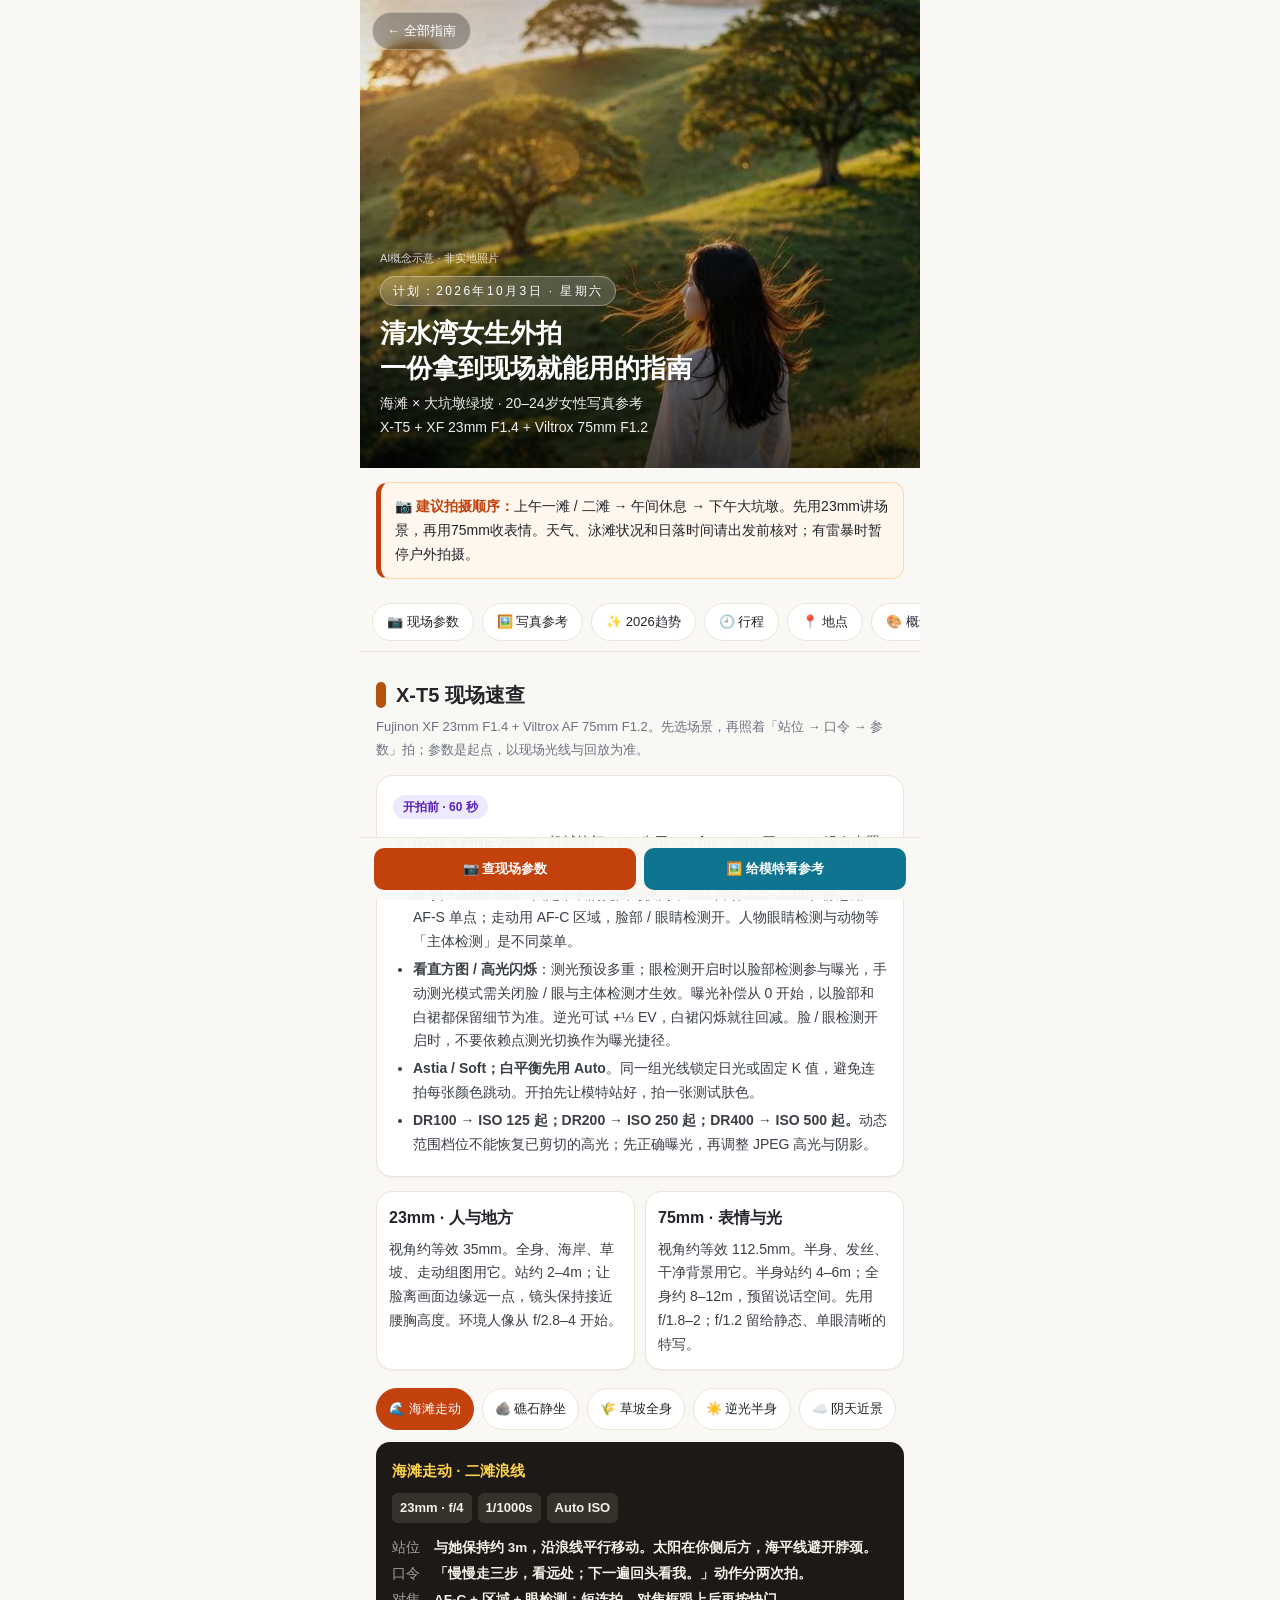
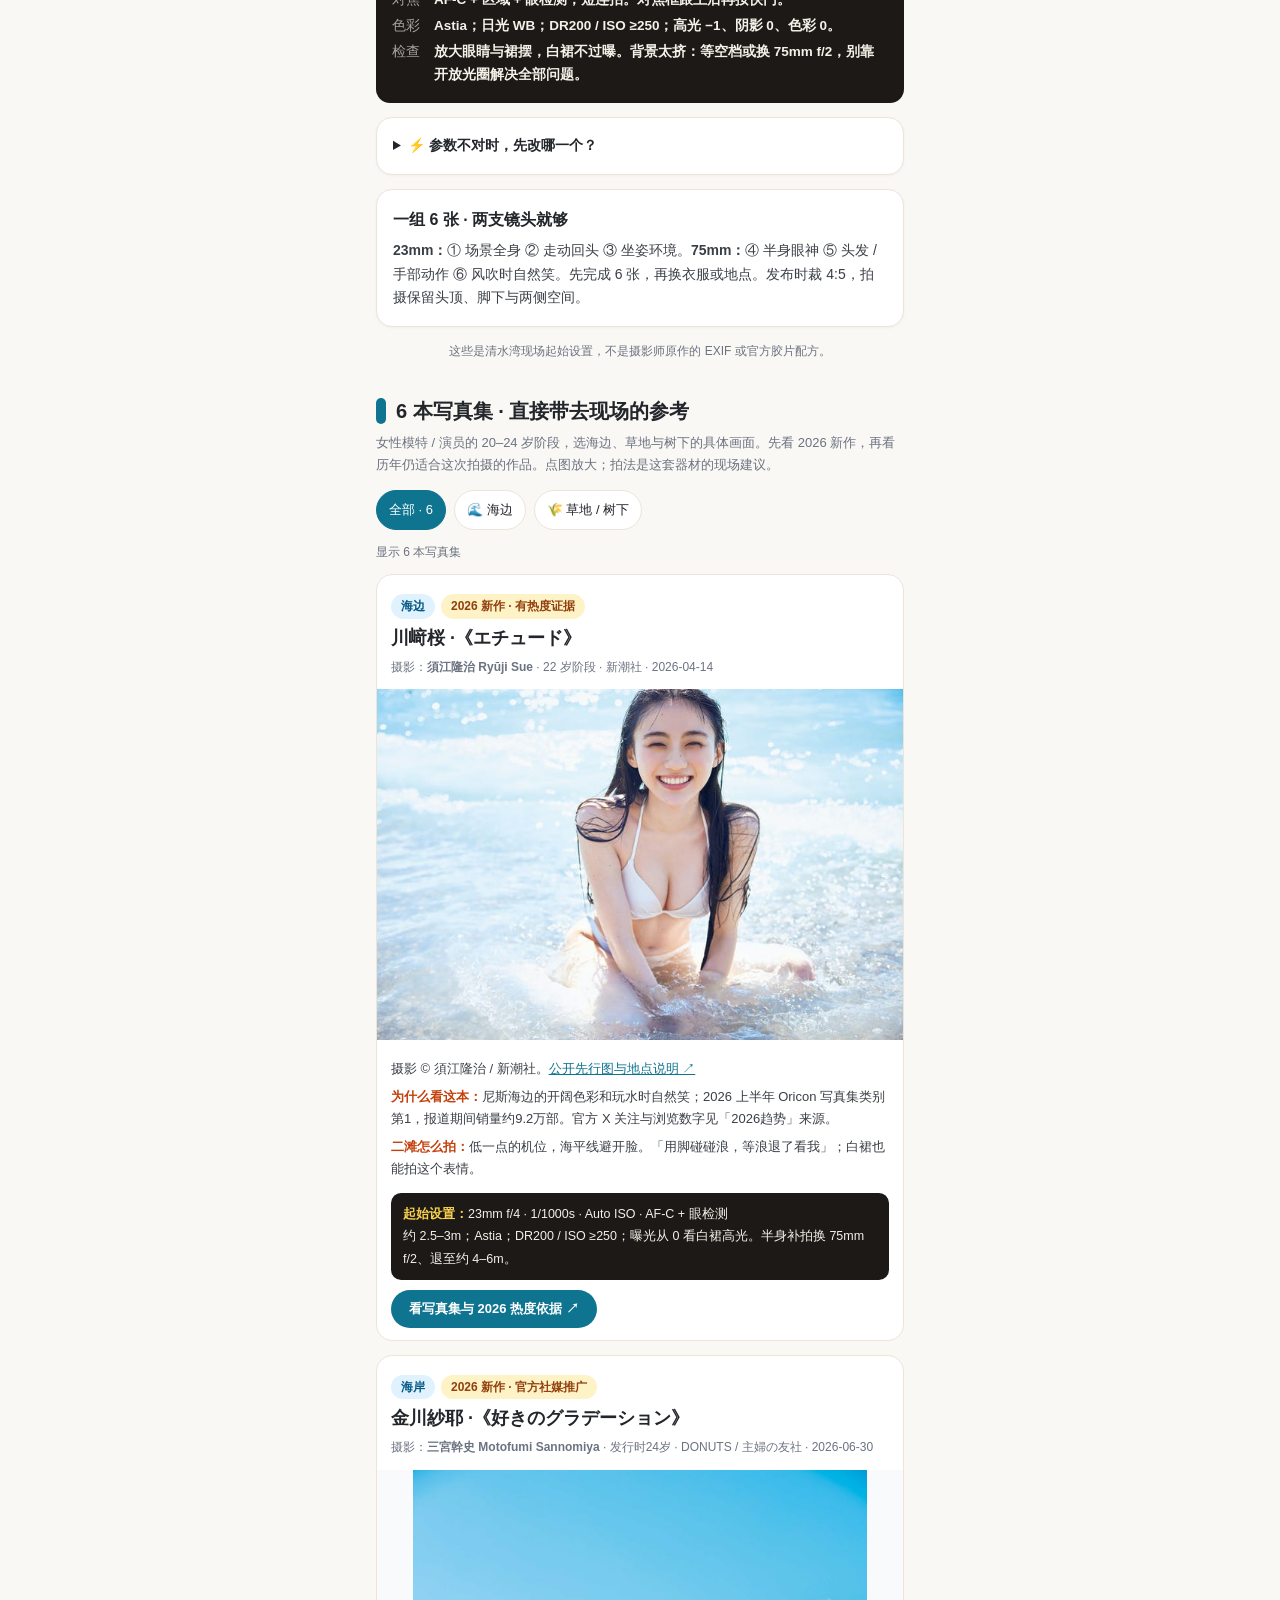
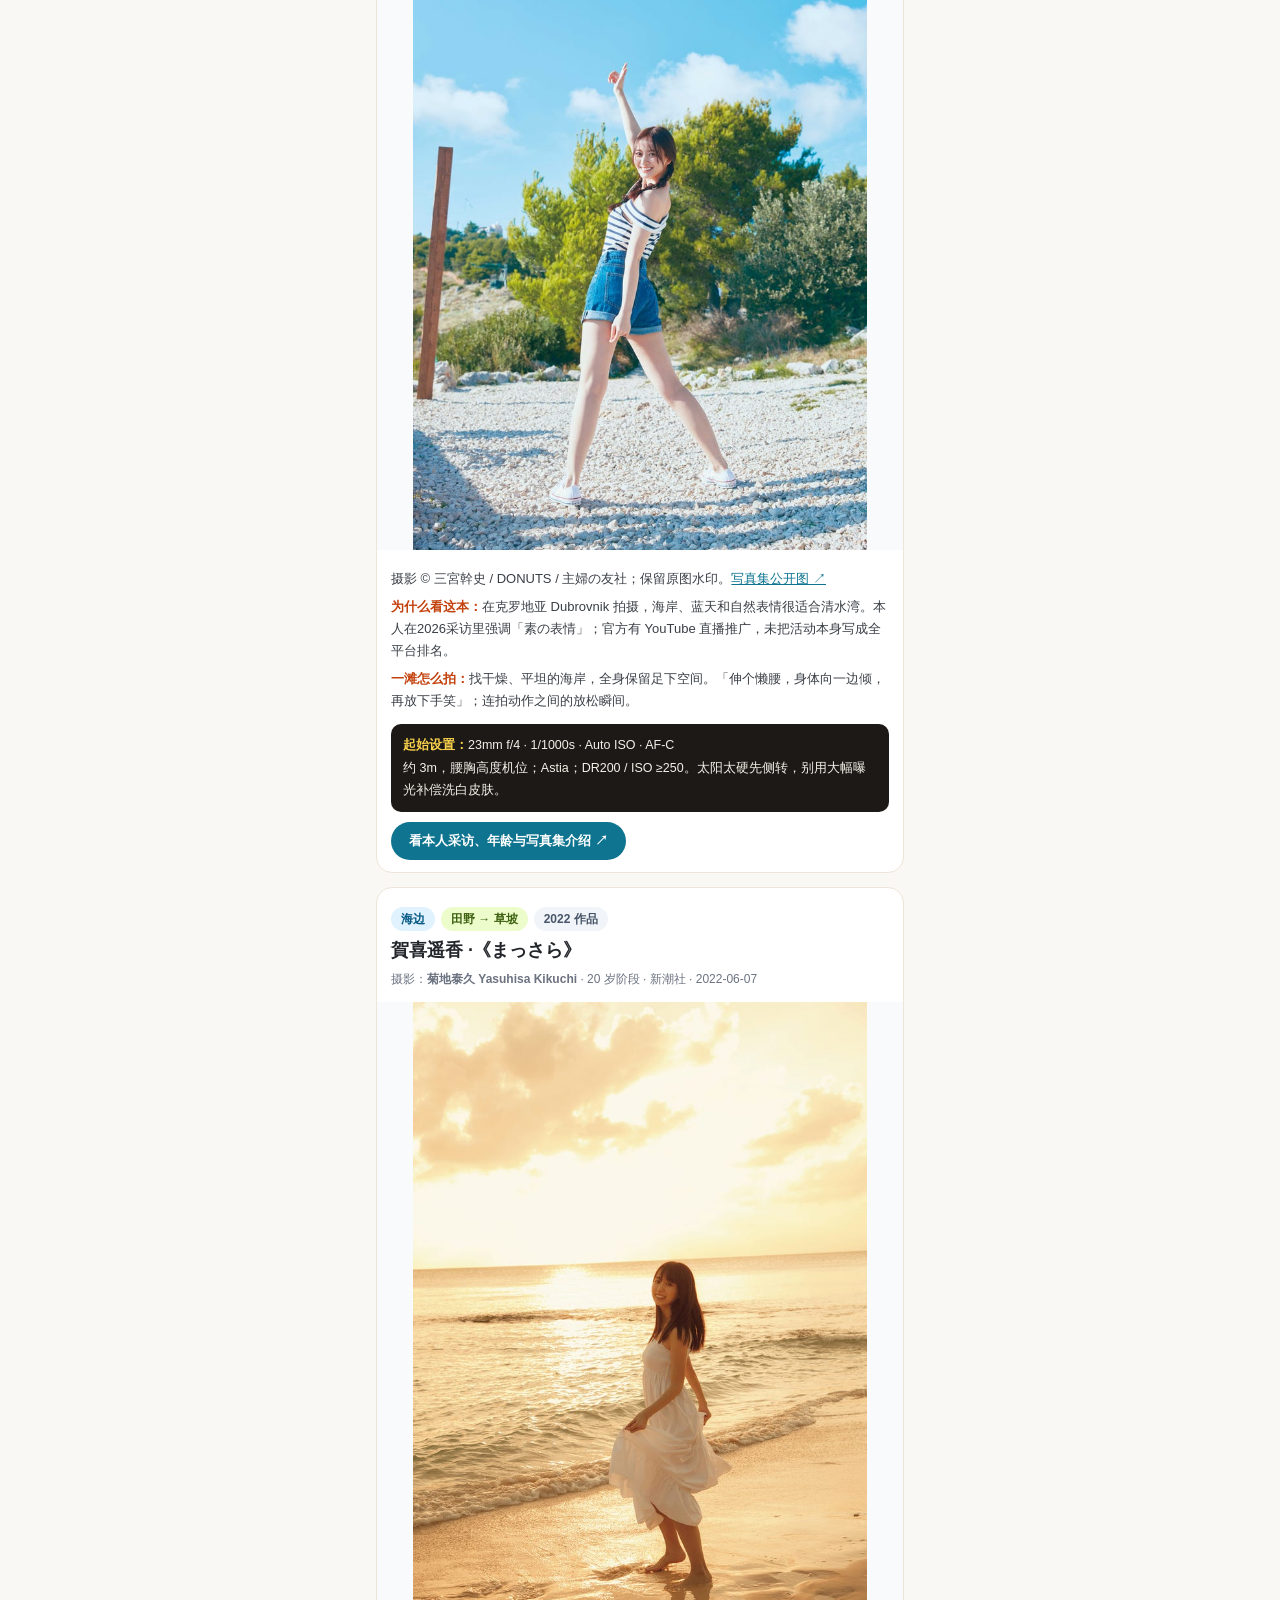
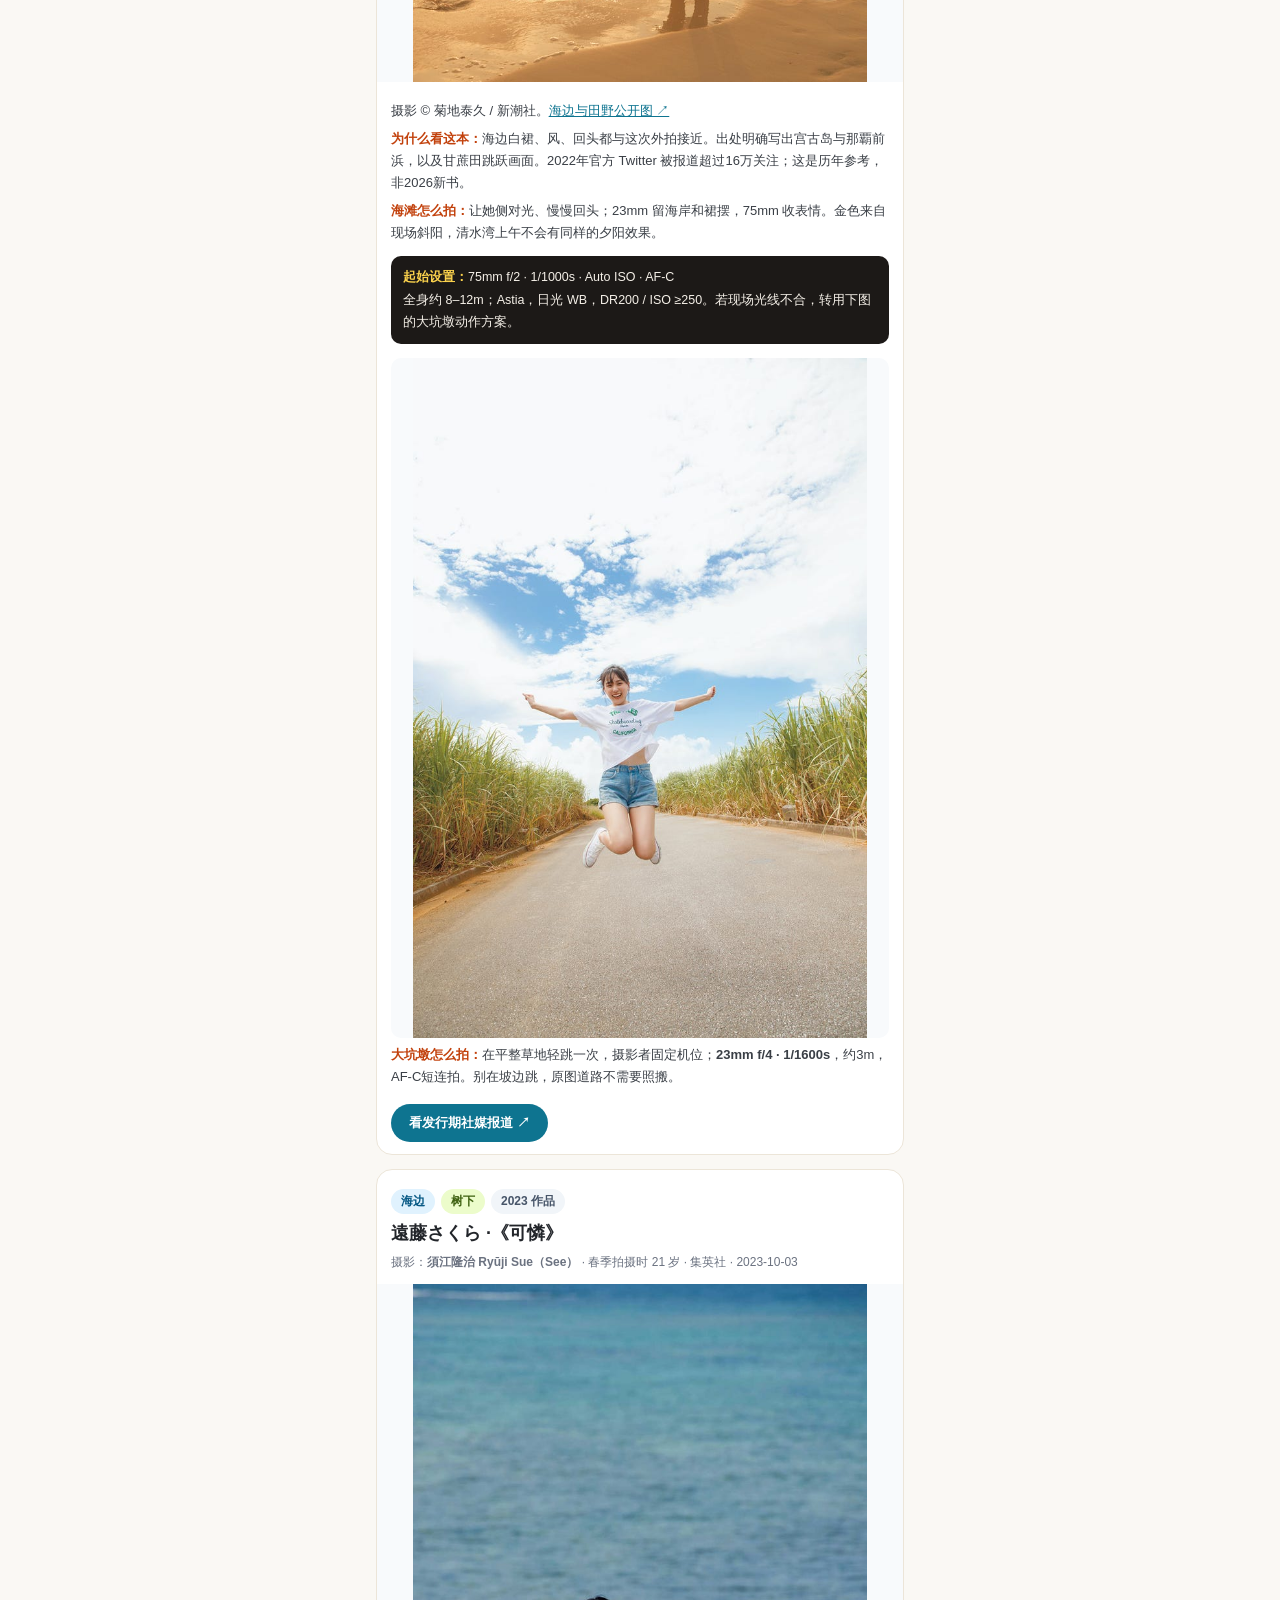
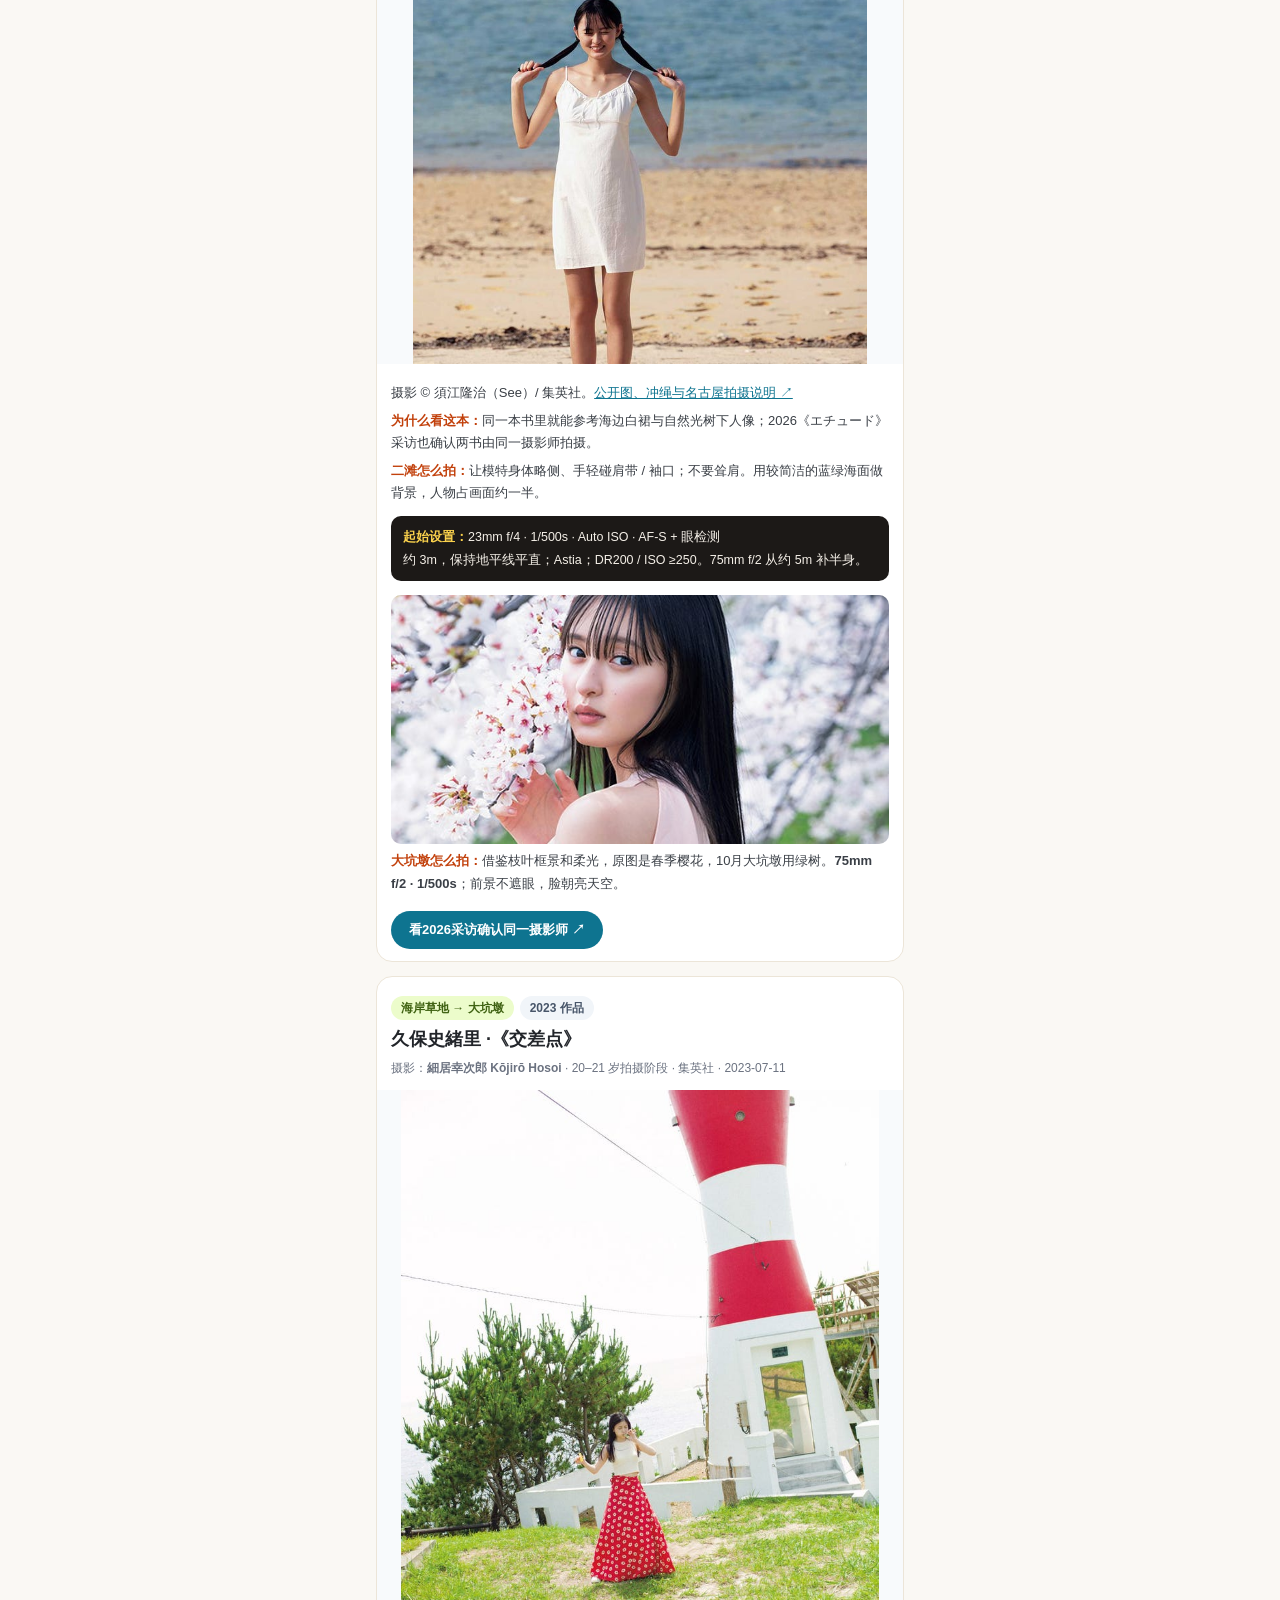
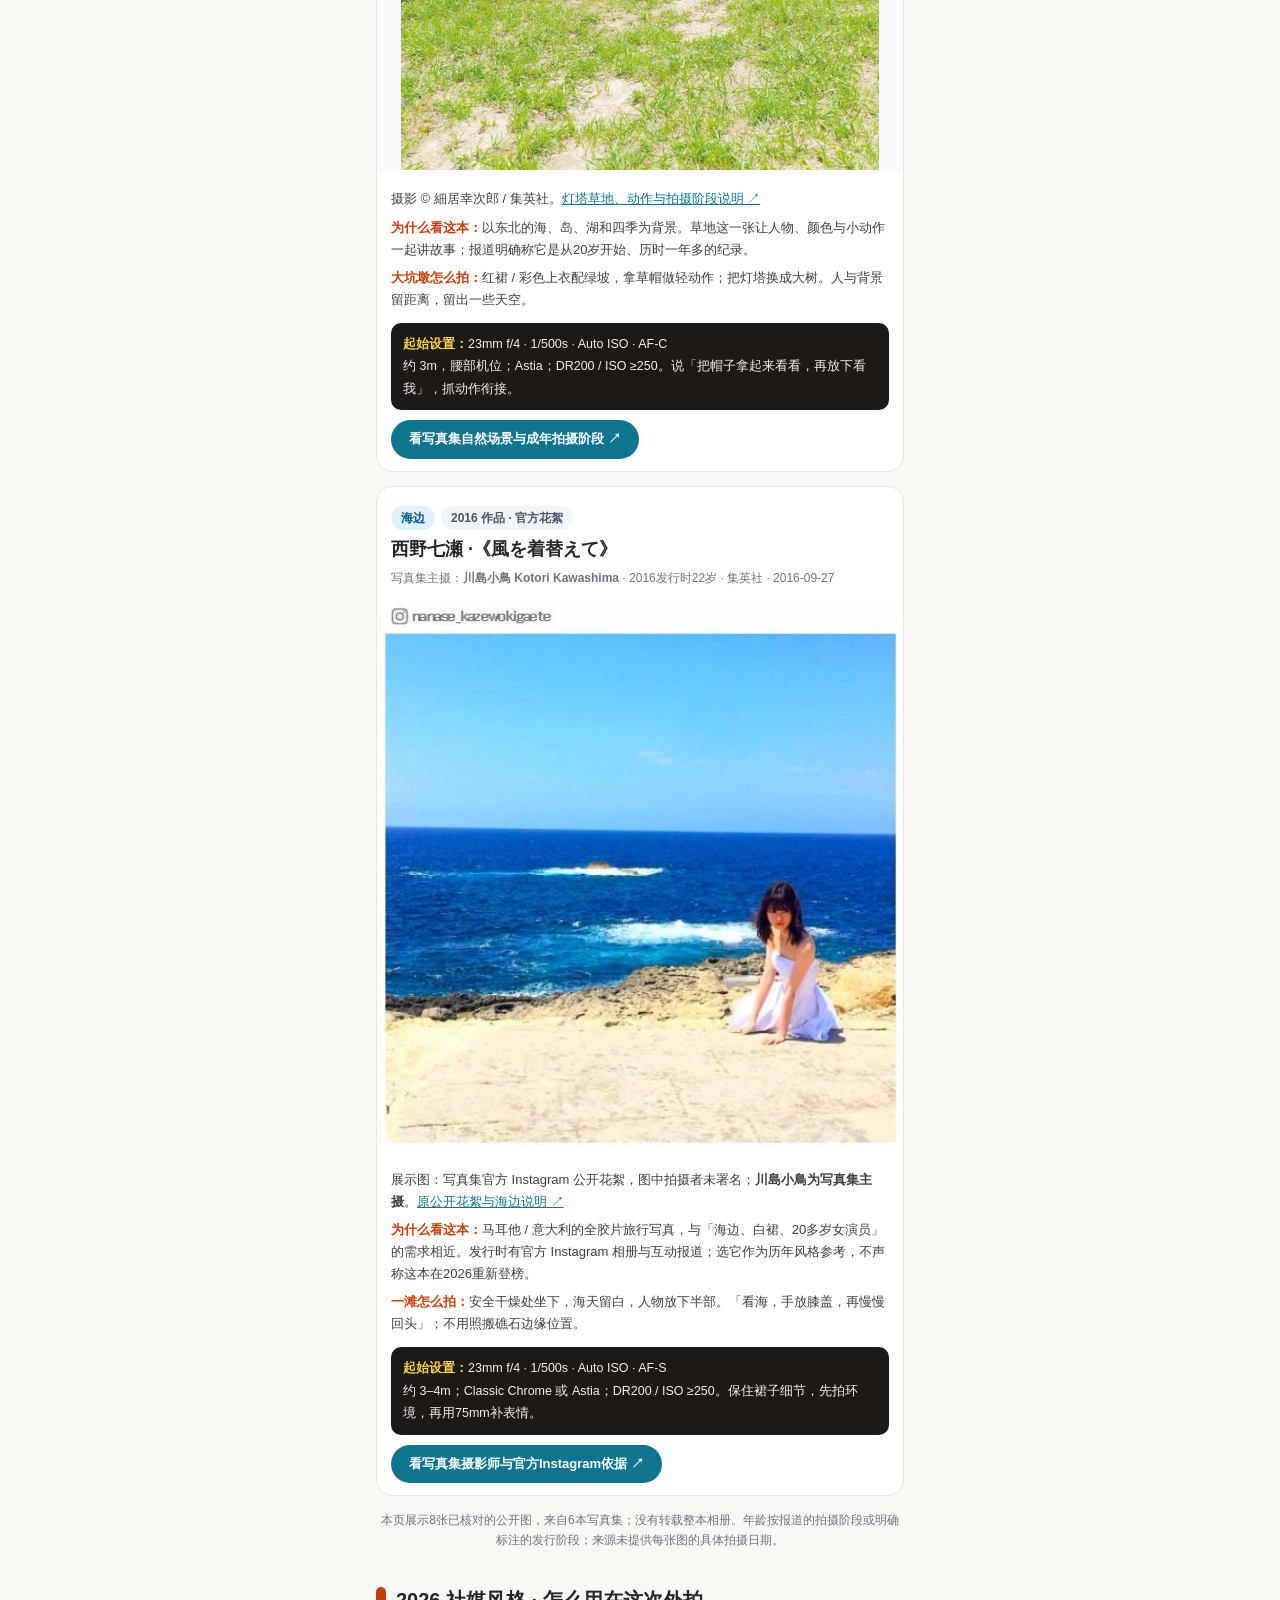
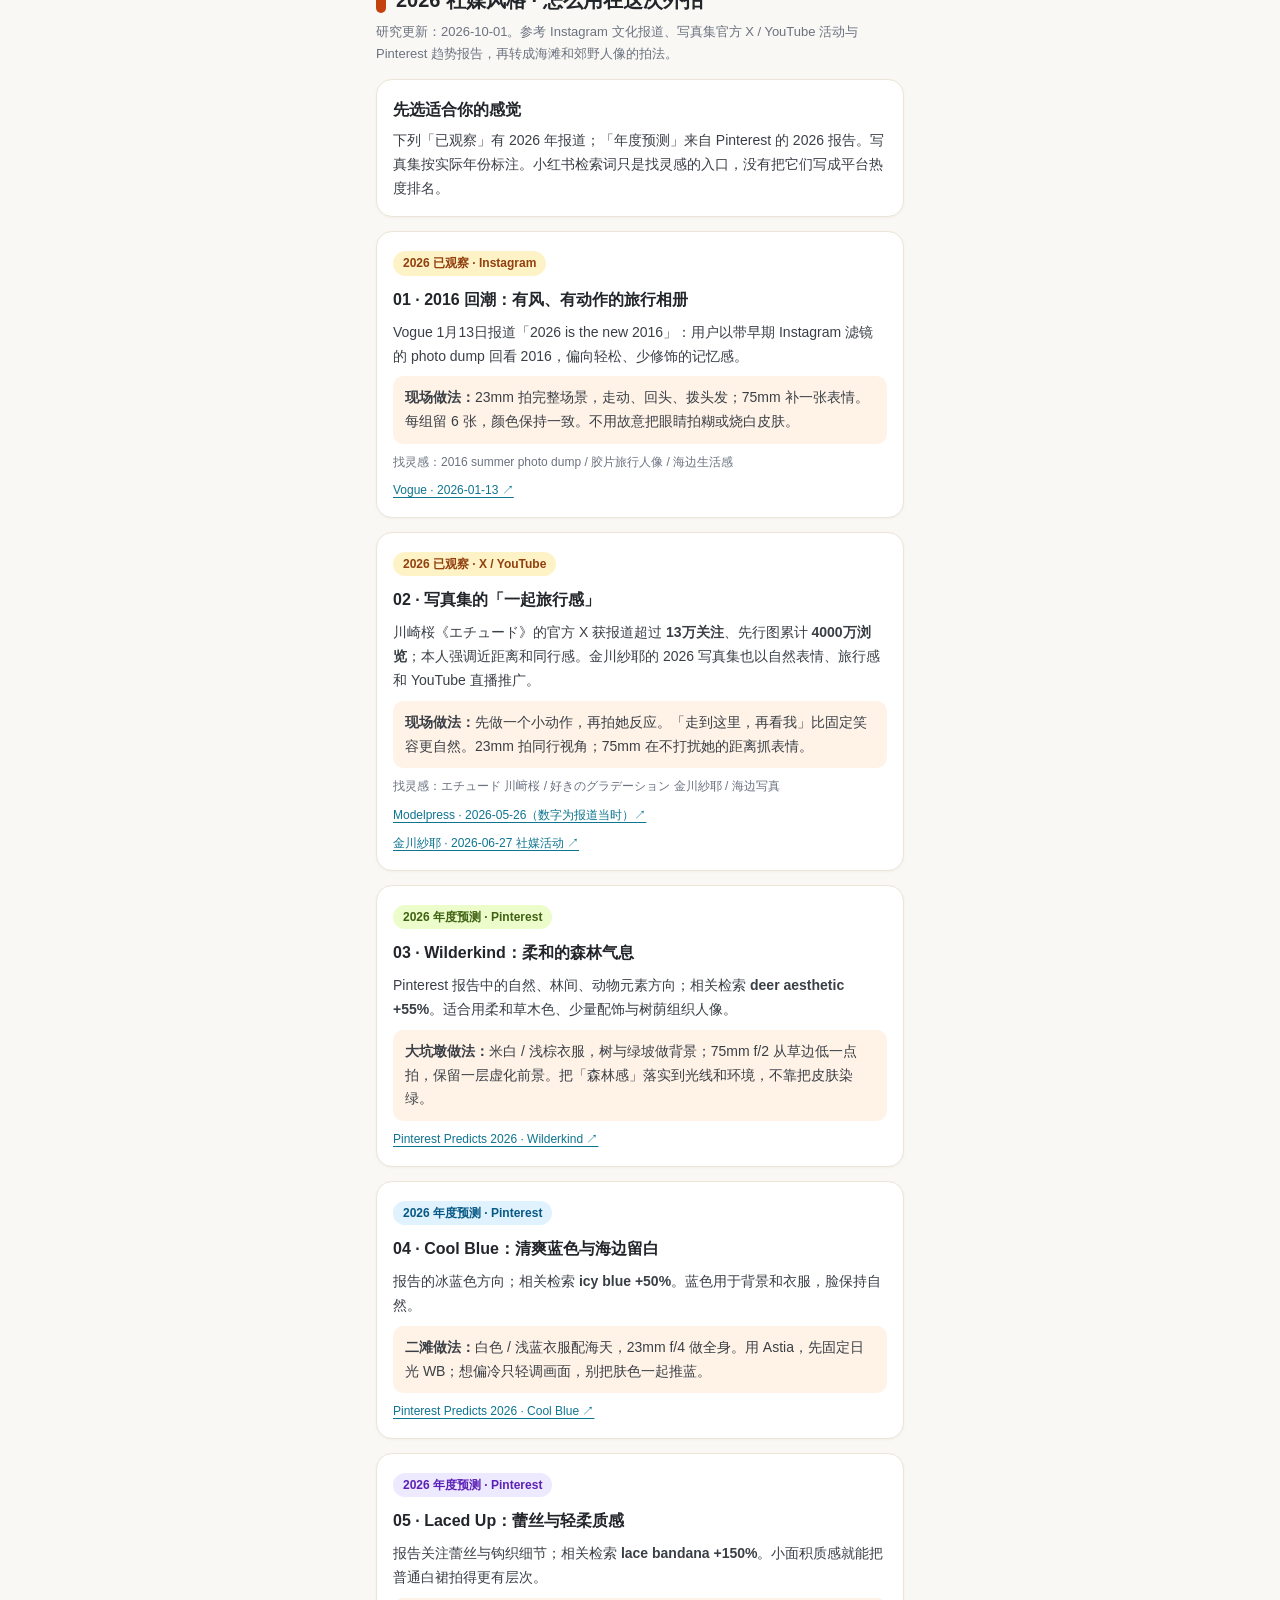
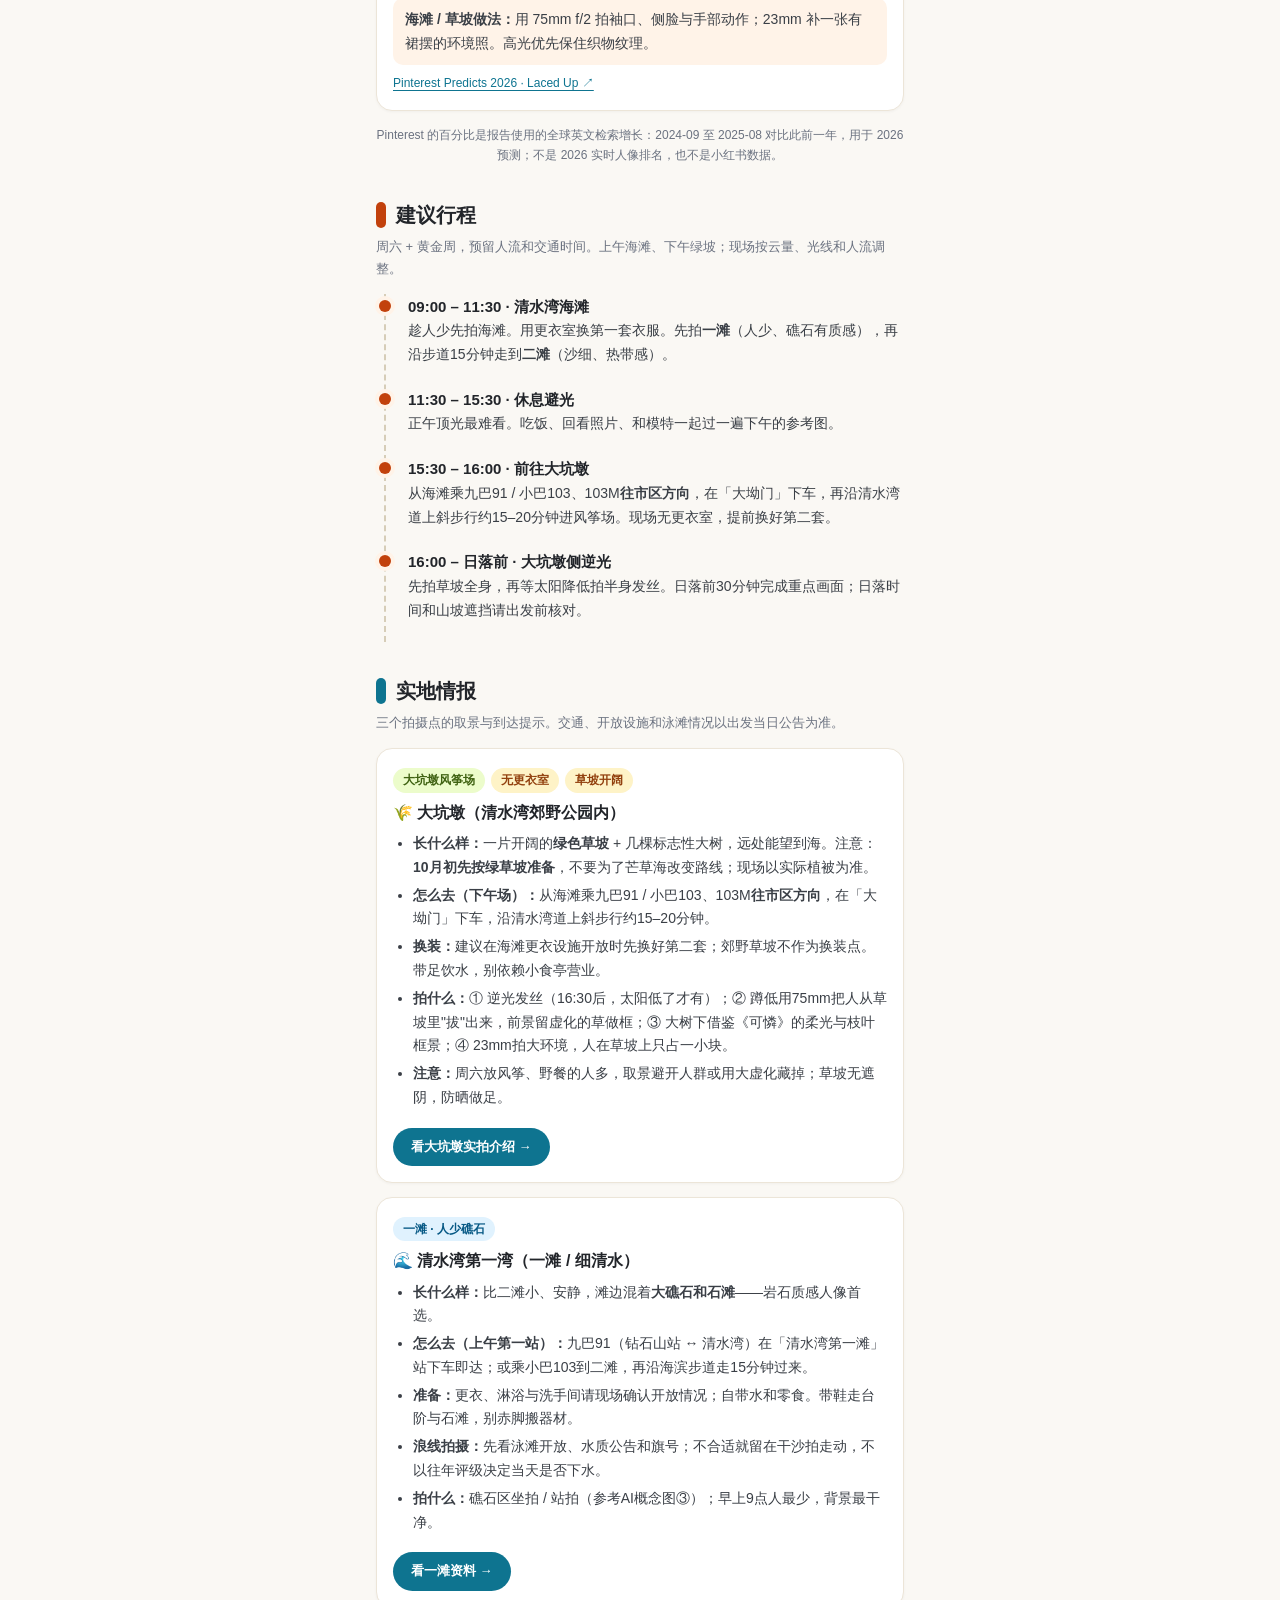
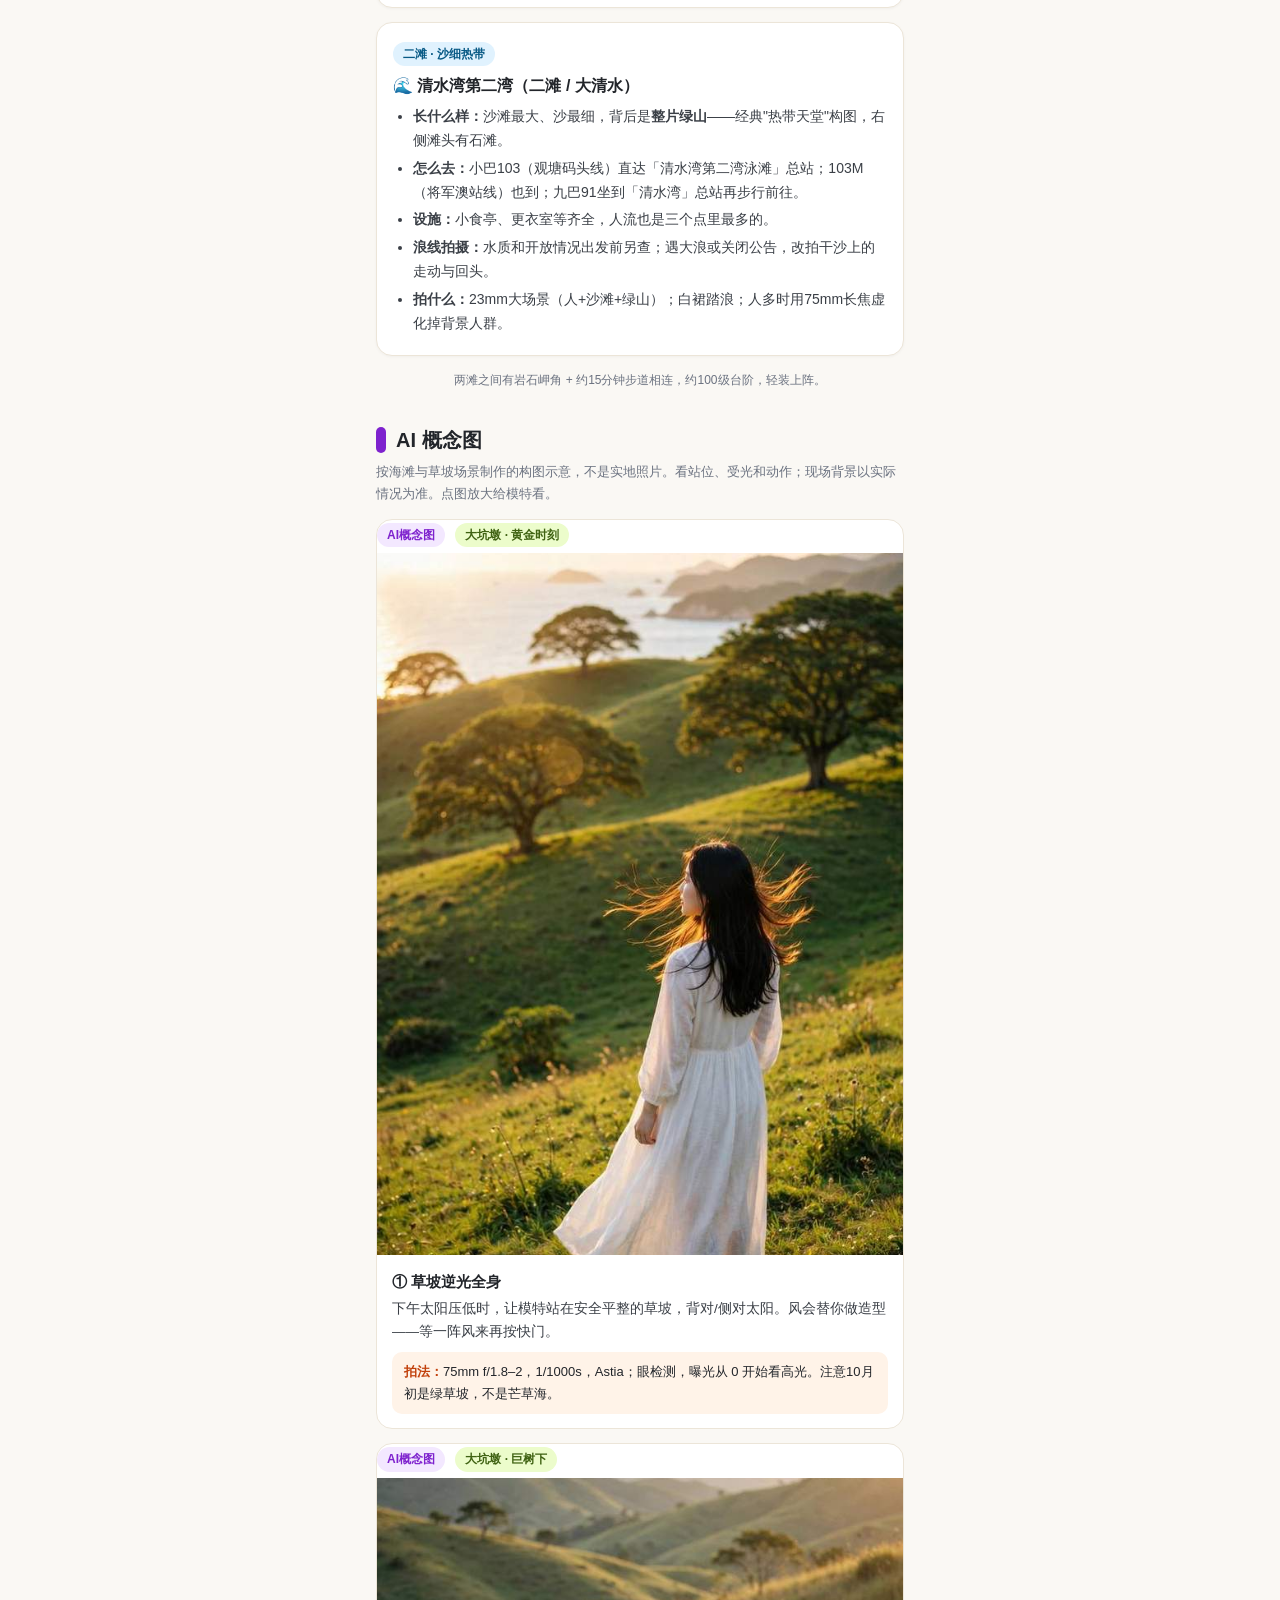
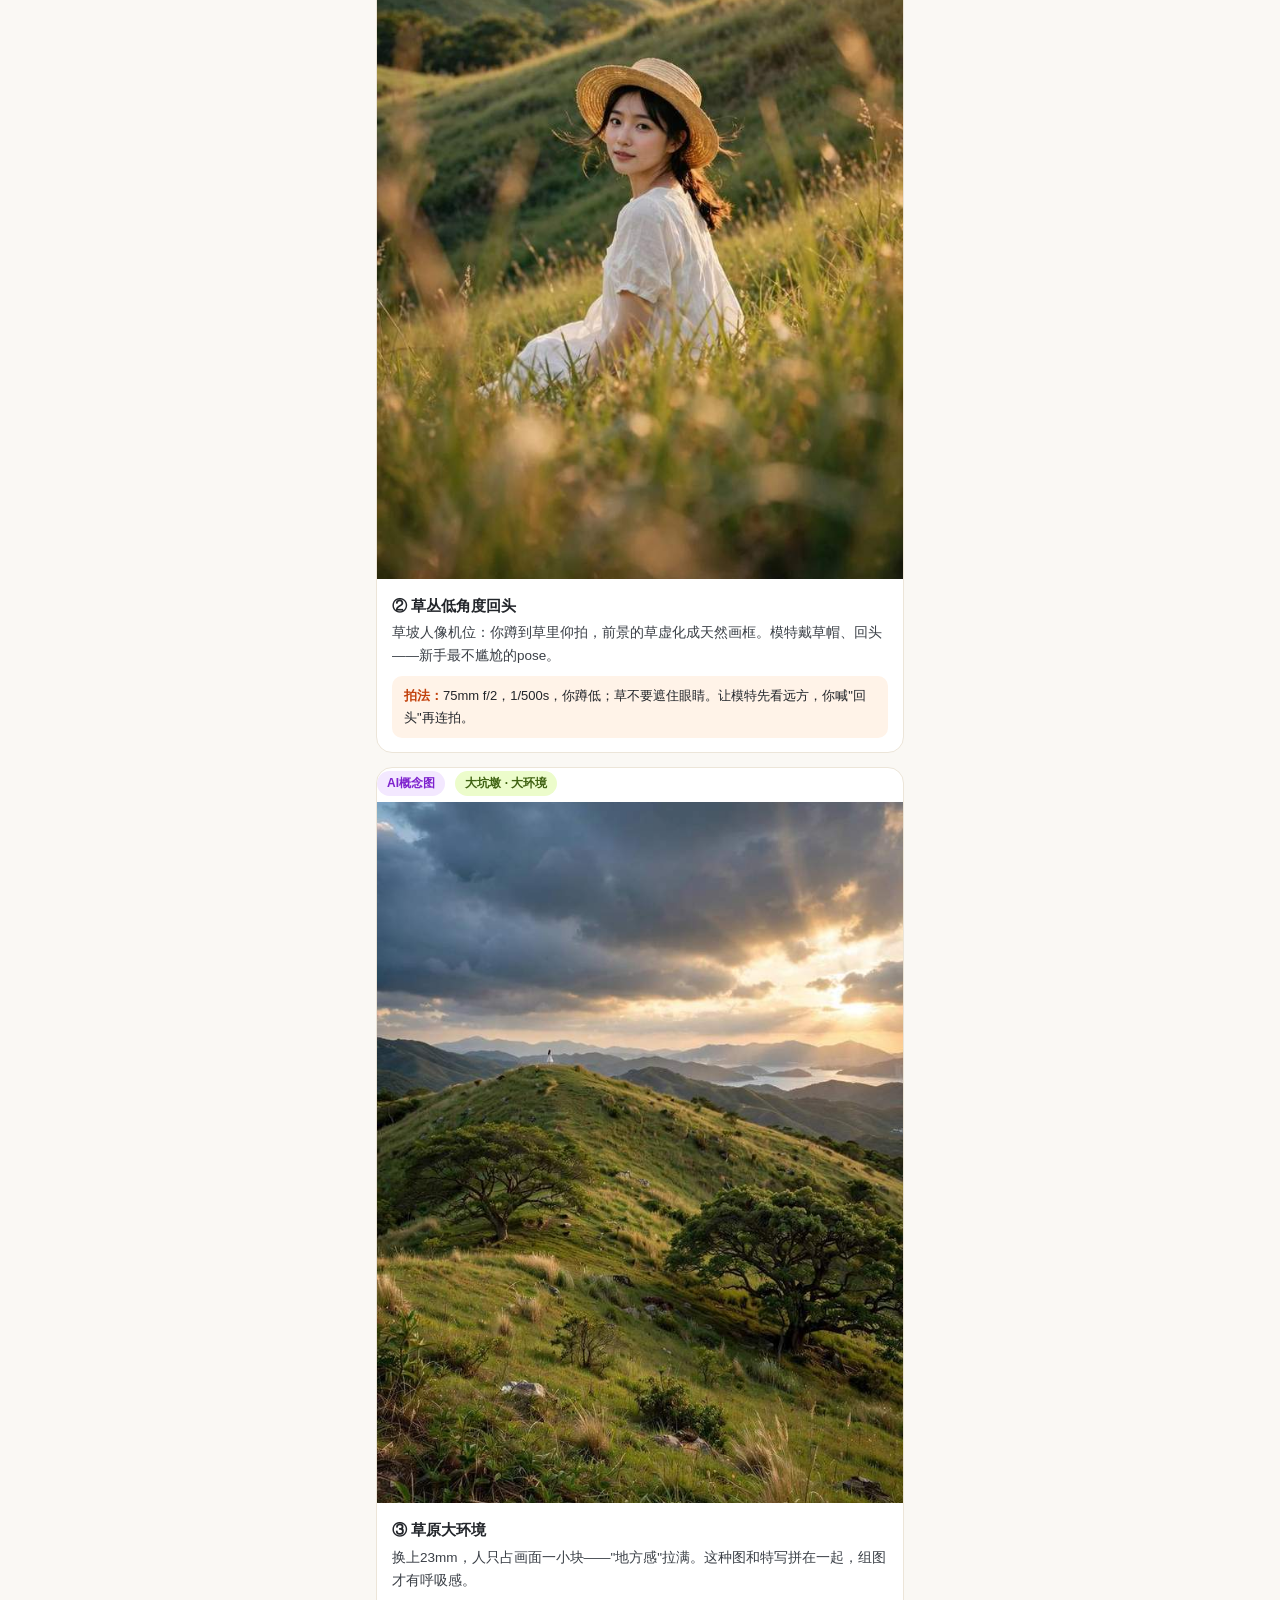
==== commit 0cfeaa5e: "Add guide index at the site root and link guides back to it The site now hosts multiple guides, each" ====
--- a/clear-water-bay/index.html
+++ b/clear-water-bay/index.html
@@ -5,162 +5,12 @@
 <meta name="viewport" content="width=device-width, initial-scale=1.0, viewport-fit=cover">
 <title>清水湾女生外拍现场指南 · X-T5双镜头 · 2026写真参考</title>
 <meta name="description" content="清水湾海滩与大坑墩女性人像现场指南：2026社媒趋势、20–24岁模特与演员写真集参考、Fujifilm X-T5 + XF23mm F1.4 + Viltrox75mm F1.2场景设置。">
-<style>
-:root{
-  --bg:#faf8f4; --card:#ffffff; --ink:#22252a; --muted:#6b7280;
-  --accent:#c2410c; --accent-soft:#fff3e8; --line:#ece5d8;
-  --sea:#0e7490; --grass:#4d7c0f; --gold:#b45309;
-}
-*{margin:0;padding:0;box-sizing:border-box;-webkit-tap-highlight-color:transparent}
-html{scroll-behavior:smooth}
-body{font-family:-apple-system,BlinkMacSystemFont,"PingFang SC","Hiragino Sans GB","Microsoft YaHei",sans-serif;background:var(--bg);color:var(--ink);line-height:1.7;font-size:16px;max-width:560px;margin:0 auto;padding-bottom:96px}
-img{display:block;width:100%;height:auto}
-.hero{position:relative;color:#fff;overflow:hidden}
-.hero img{height:52vh;min-height:340px;object-fit:cover;object-position:center 30%}
-.hero::after{content:"";position:absolute;inset:0;background:linear-gradient(180deg,rgba(0,0,0,.15) 0%,rgba(0,0,0,0) 35%,rgba(0,0,0,.72) 100%)}
-.hero-text{position:absolute;left:0;right:0;bottom:0;padding:28px 20px;z-index:2}
-.hero-illustration{display:block;font-size:11px;opacity:.8;margin-bottom:8px}
-.hero-text .kicker{display:inline-block;font-size:12px;letter-spacing:.2em;background:rgba(255,255,255,.18);backdrop-filter:blur(6px);padding:4px 12px;border-radius:999px;margin-bottom:10px;border:1px solid rgba(255,255,255,.35)}
-.hero-text h1{font-size:26px;line-height:1.35;font-weight:800}
-.hero-text p{font-size:14px;opacity:.92;margin-top:6px}
-.alert{margin:14px 16px;background:#fff7ed;border:1px solid #fed7aa;border-left:5px solid var(--accent);border-radius:12px;padding:12px 14px;font-size:14px}
-.alert b{color:var(--accent)}
-.nav{position:sticky;top:0;z-index:50;background:rgba(250,248,244,.96);backdrop-filter:blur(8px);border-bottom:1px solid var(--line);padding:10px 12px;display:flex;gap:8px;overflow-x:auto;scrollbar-width:none}
-.nav::-webkit-scrollbar{display:none}
-.nav a{flex:0 0 auto;font-size:13px;color:var(--ink);text-decoration:none;background:var(--card);border:1px solid var(--line);padding:7px 14px;border-radius:999px;white-space:nowrap}
-.nav a:active{background:var(--accent-soft)}
-section{padding:26px 16px 6px;scroll-margin-top:66px}
-[hidden]{display:none!important}
-.lens-grid{display:grid;grid-template-columns:1fr 1fr;gap:10px}
-.lens-grid .card{padding:12px}
-.lens-grid h3{font-size:14px}
-.lens-grid p{font-size:13px}
-.scene-tabs{display:flex;gap:8px;overflow-x:auto;padding:4px 0 12px}
-.scene-tab{flex-shrink:0;font:inherit;font-size:13px;padding:9px 12px;border:1px solid var(--line);border-radius:999px;background:var(--card);color:var(--ink);cursor:pointer}
-.scene-tab.active{background:var(--accent);border-color:var(--accent);color:#fff}
-.scene-tab:focus-visible,a:focus-visible,button:focus-visible{outline:3px solid var(--sea);outline-offset:3px}
-.setting-strip{display:flex;flex-wrap:wrap;gap:6px;margin:10px 0 14px}
-.setting-strip b{font-size:13px;background:#37312c;border-radius:6px;padding:4px 8px}
-.field-scene dl{grid-template-columns:40px 1fr;row-gap:10px}
-.field-scene dd{font-weight:400;line-height:1.7}
-summary{cursor:pointer;font-weight:700;font-size:14px}
-@media(max-width:359px){.lens-grid{grid-template-columns:1fr}}
-.sec-head{display:flex;align-items:center;gap:10px;margin-bottom:4px}
-.sec-head .dot{width:10px;height:26px;border-radius:6px;flex:0 0 auto}
-.sec-head h2{font-size:20px;font-weight:800}
-.sec-sub{font-size:13px;color:var(--muted);margin:2px 0 14px}
-.card{background:var(--card);border:1px solid var(--line);border-radius:16px;padding:16px;margin-bottom:14px;box-shadow:0 1px 3px rgba(0,0,0,.04)}
-.card h3{font-size:16px;margin-bottom:6px}
-.card p,.card li{font-size:14px;color:#3a3f46}
-.card ul{padding-left:20px;margin-top:6px}
-.card li{margin-bottom:4px}
-.tag{display:inline-block;font-size:12px;padding:2px 10px;border-radius:999px;margin:0 6px 6px 0;font-weight:600}
-.tag.sea{background:#e0f2fe;color:#075985}
-.tag.grass{background:#ecfccb;color:#3f6212}
-.tag.warn{background:#fef3c7;color:#92400e}
-.tag.cam{background:#ede9fe;color:#5b21b6}
-.tag.ai{background:#f3e8ff;color:#7e22ce}
-.timeline{position:relative;margin:6px 0 0 8px;padding-left:22px;border-left:2px dashed #d6cdb8}
-.tl-item{position:relative;padding:0 0 20px}
-.tl-item::before{content:"";position:absolute;left:-29px;top:6px;width:12px;height:12px;border-radius:50%;background:var(--accent);box-shadow:0 0 0 4px var(--accent-soft)}
-.tl-item .time{font-weight:800;font-size:15px}
-.tl-item .what{font-size:14px;color:#3a3f46}
-.gallery{display:grid;grid-template-columns:1fr 1fr;gap:10px}
-.shot{background:var(--card);border:1px solid var(--line);border-radius:14px;overflow:hidden;cursor:zoom-in}
-.shot img{aspect-ratio:3/4;object-fit:cover}
-.shot .cap{padding:10px 11px}
-.shot .cap b{display:block;font-size:13.5px;line-height:1.45}
-.shot .cap span{font-size:12px;color:var(--muted);display:block;margin-top:3px;line-height:1.5}
-.lens{font-size:11px !important;color:var(--sea) !important;font-weight:700}
-.recipe{background:#1c1917;color:#f5f0e8;border-radius:14px;padding:16px;margin-bottom:14px}
-.recipe h3{font-size:15px;color:#fcd34d;margin-bottom:8px}
-.recipe dl{display:grid;grid-template-columns:auto 1fr;gap:3px 14px;font-size:13.5px}
-.recipe dt{color:#a8a29e;white-space:nowrap}
-.recipe dd{margin:0;font-weight:600}
-.stars{color:#fbbf24;letter-spacing:2px;font-size:13px}
-.concept{background:var(--card);border:1px solid var(--line);border-radius:16px;overflow:hidden;margin-bottom:14px}
-.concept img{aspect-ratio:3/4;object-fit:cover;cursor:zoom-in}
-.concept .cap{padding:14px 15px}
-.concept .cap b{display:block;font-size:15px;margin-bottom:4px}
-.concept .cap p{font-size:13.5px;color:#3a3f46;margin:4px 0}
-.concept .cap .how{background:var(--accent-soft);border-radius:10px;padding:9px 12px;font-size:13px;margin-top:8px}
-.concept .cap .how b{color:var(--accent);font-size:13px;display:inline}
-.break{background:var(--card);border:1px solid var(--line);border-radius:16px;padding:16px;margin-bottom:14px}
-.break h3{font-size:16px}
-.break .jp{font-size:12px;color:var(--muted)}
-.break .work{font-size:13px;color:var(--muted);margin-top:8px;font-style:normal;background:#f8fafc;border-radius:8px;padding:8px 10px}
-.break h4{font-size:13.5px;margin:12px 0 4px;color:var(--accent)}
-.break p,.break li{font-size:13.5px;color:#3a3f46}
-.break ul{padding-left:18px;margin-top:4px}
-.break li{margin-bottom:3px}
-.break .fuji{background:#1c1917;color:#f5f0e8;border-radius:10px;padding:12px 14px;margin-top:10px;font-size:13px;line-height:1.8}
-.break .fuji b{color:#fcd34d}
-.break .copy{margin-top:10px;font-size:13.5px;background:#ecfccb;border-radius:10px;padding:10px 12px}
-.break .copy b{color:#3f6212}
-a.btn{display:inline-block;margin-top:10px;font-size:13px;font-weight:700;color:#fff;background:var(--sea);text-decoration:none;padding:8px 18px;border-radius:999px}
-a.btn:active{opacity:.85}
-.tips li{font-size:14px;margin-bottom:10px;list-style:none;position:relative;padding-left:26px;color:#3a3f46}
-.tips li::before{content:attr(data-n);position:absolute;left:0;top:2px;width:20px;height:20px;border-radius:50%;background:var(--accent);color:#fff;font-size:12px;font-weight:800;display:flex;align-items:center;justify-content:center}
-.tips{padding:0}
-.credits{font-size:12px;color:var(--muted)}
-.credits a{color:var(--sea)}
-footer{text-align:center;padding:26px 16px 8px;font-size:12px;color:var(--muted)}
-#lb{position:fixed;inset:0;background:rgba(10,8,6,.94);z-index:100;display:none;align-items:center;justify-content:center;flex-direction:column;padding:18px}
-#lb.open{display:flex}
-#lb img{max-width:100%;max-height:78vh;object-fit:contain;border-radius:10px}
-#lb .lb-cap{color:#fff;font-size:14px;margin-top:12px;text-align:center;max-width:92vw}
-#lb .lb-x{position:absolute;top:14px;right:16px;color:#fff;font-size:15px;background:rgba(255,255,255,.15);border:1px solid rgba(255,255,255,.3);border-radius:999px;padding:8px 16px;cursor:pointer}
-.hint{text-align:center;font-size:12px;color:var(--muted);margin-top:8px}
-.mphoto{margin:10px 0 4px;border-radius:12px;overflow:hidden;border:1px solid var(--line)}
-.mphoto figcaption{font-size:11.5px;color:var(--muted);padding:8px 10px;background:#f8fafc;line-height:1.6}
-.mphoto figcaption a{color:var(--sea)}
-.img-fallback{padding:26px 14px;text-align:center;font-size:13px;color:var(--muted);background:#f1f5f9}
-.img-fallback a{color:var(--sea);font-weight:700}
-.group-title{font-size:15px;font-weight:800;margin:18px 0 10px}
-.ref{background:var(--card);border:1px solid var(--line);border-radius:16px;overflow:hidden;margin-bottom:14px}
-.ref .rcap{padding:12px 14px}
-.ref .rcap b.t{font-size:14.5px;display:block;line-height:1.45;margin:2px 0}
-.ref .who{color:var(--muted);font-size:12px;display:block;margin-bottom:6px}
-.ref .rcap p{font-size:13px;color:#3a3f46;margin:6px 0}
-.ref .rcap p .k{color:var(--accent);font-weight:800}
-.ref .how{background:#1c1917;color:#f5f0e8;border-radius:10px;padding:10px 12px;font-size:12.5px;line-height:1.8;margin-top:8px}
-.ref .how b{color:#fcd34d}
-.ref .credit{font-size:11px;color:var(--muted);margin-top:8px;display:block;line-height:1.6}
-.ref .credit a{color:var(--sea)}
-
-.research-note p{margin-top:6px}
-.trend-card h3{margin-top:4px}
-.trend-card p{margin:8px 0}
-.trend-action{background:var(--accent-soft);padding:10px 12px;border-radius:10px}
-.source-link{display:block;font-size:12px;color:var(--sea);margin-top:8px;text-decoration:underline;text-underline-offset:3px;overflow-wrap:anywhere}
-.search-terms{font-size:12px!important;color:var(--muted)!important}
-.ref-filters{display:flex;gap:8px;flex-wrap:wrap;margin:12px 0}
-.ref-filter{font:inherit;font-size:13px;padding:8px 12px;border:1px solid var(--line);background:var(--card);color:var(--ink);border-radius:999px;cursor:pointer}
-.ref-filter.active{background:var(--sea);color:#fff;border-color:var(--sea)}
-.filter-status{font-size:12px;color:var(--muted);margin-bottom:12px}
-.album-head{padding:16px 14px 12px}
-.album-head h3{font-size:18px;line-height:1.5}
-.album-head p{font-size:12px;color:var(--muted);margin-top:5px}
-.reference-photo{display:block;width:100%;border:0;padding:0;background:#f8fafc;cursor:zoom-in}
-.reference-photo img{width:100%;height:auto;max-height:680px;object-fit:contain}
-.secondary-photo{margin-top:14px;border-radius:10px;overflow:hidden}
-.album-card .credit{display:block;font-size:11.5px;line-height:1.7;color:var(--muted);margin:0 0 12px}
-.album-card .credit a{color:var(--sea)}
-.album-card .how{margin-top:12px}
-.album-card .tag:not(.sea):not(.grass):not(.warn){background:#f1f5f9;color:#475569}
-.field-dock{position:fixed;z-index:60;bottom:0;left:50%;transform:translateX(-50%);width:100%;max-width:560px;display:flex;gap:8px;padding:10px 14px calc(10px + env(safe-area-inset-bottom));background:rgba(250,248,244,.97);border-top:1px solid var(--line)}
-.field-dock a{flex:1;text-align:center;padding:10px 6px;background:var(--accent);color:#fff;text-decoration:none;border-radius:10px;font-size:13px;font-weight:700}
-.field-dock a:last-child{background:var(--sea)}
-.technical-sources{margin:20px 16px 0}
-#lb .lb-x{min-width:88px;min-height:44px}
-#lb .lb-cap{line-height:1.6}
-@media(prefers-reduced-motion:reduce){html{scroll-behavior:auto}}
-@media print{.nav,.field-dock,#lb,.scene-tabs,.ref-filters{display:none!important}body{max-width:none;padding-bottom:0}.field-scene[hidden],.album-card[hidden]{display:block!important}.card,.ref,.recipe{break-inside:avoid;box-shadow:none}.reference-photo img{max-height:380px}.hero img{height:200px;min-height:0}}
-</style>
+<link rel="stylesheet" href="../assets/guide.css">
 </head>
 <body>
 
 <div class="hero">
+  <a class="hero-back" href="../">← 全部指南</a>
   <img src="images/concept-grassland-golden.jpg" alt="大坑墩草原逆光">
   <div class="hero-text">
     <span class="hero-illustration">AI概念示意 · 非实地照片</span>
@@ -250,7 +100,7 @@
     <button type="button" class="ref-filter" data-ref-filter="beach" aria-pressed="false">🌊 海边</button>
     <button type="button" class="ref-filter" data-ref-filter="park" aria-pressed="false">🌾 草地 / 树下</button>
   </div>
-  <p class="filter-status" id="ref-status" role="status" aria-live="polite">显示 6 本写真集</p>
+  <p class="filter-status" id="ref-status" role="status" aria-live="polite" data-template="显示 {n} 本写真集">显示 6 本写真集</p>
 
   <article class="ref album-card" id="album-kawasaki" data-locations="beach">
     <div class="album-head"><span class="tag sea">海边</span><span class="tag warn">2026 新作 · 有热度证据</span><h3>川﨑桜 ·《エチュード》</h3><p>摄影：<b>須江隆治 Ryūji Sue</b> · 22 岁阶段 · 新潮社 · 2026‑04‑14</p></div>
@@ -468,34 +318,10 @@
 </section>
 
 <div class="card technical-sources"><h3>相机设置的核对来源</h3><p class="credits"><a href="https://fujifilm-dsc.com/en/manual/x-t5/menu_shooting/image_quality_setting/#dynamic_range" target="_blank" rel="noopener noreferrer">X‑T5 官方手册：动态范围与ISO门槛</a> · <a href="https://fujifilm-dsc.com/en/manual/x-t5/menu_shooting/af_mf_setting/" target="_blank" rel="noopener noreferrer">脸部 / 眼睛检测</a> · <a href="https://fujifilm-dsc.com/en/manual/x-t5/taking_photo/photometry/" target="_blank" rel="noopener noreferrer">测光</a></p><p class="credits">研究日期：2026‑10‑01。构图、距离、快门、胶片模拟是本指南的实拍起点，不是原摄影师的EXIF。<a href="research-notes.md">完整研究来源与筛选记录</a></p></div>
-<footer>10月3日外拍 · 保留好眼神、白裙细节和当天的风 📷</footer>
+<footer>10月3日外拍 · 保留好眼神、白裙细节和当天的风 📷<br><a href="../">← 全部外拍指南</a></footer>
 <div class="field-dock"><a href="#camera">📷 查现场参数</a><a href="#reflib">🖼️ 给模特看参考</a></div>
 
 <div id="lb" role="dialog" aria-modal="true" aria-label="放大参考图" aria-hidden="true"><button class="lb-x" type="button">✕ 关闭</button><img id="lb-img" alt=""><div class="lb-cap" id="lb-cap"></div></div>
-<script>
-document.querySelectorAll('.scene-tab').forEach(button=>button.addEventListener('click',()=>{
-  document.querySelectorAll('.scene-tab').forEach(tab=>{const selected=tab===button;tab.classList.toggle('active',selected);tab.setAttribute('aria-pressed',String(selected));});
-  document.querySelectorAll('[data-scene-panel]').forEach(panel=>panel.hidden=panel.dataset.scenePanel!==button.dataset.scene);
-}));
-document.querySelectorAll('.ref-filter').forEach(button=>button.addEventListener('click',()=>{
-  document.querySelectorAll('.ref-filter').forEach(tab=>{const selected=tab===button;tab.classList.toggle('active',selected);tab.setAttribute('aria-pressed',String(selected));});
-  let count=0;
-  document.querySelectorAll('.album-card').forEach(card=>{const show=button.dataset.refFilter==='all'||card.dataset.locations.split(' ').includes(button.dataset.refFilter);card.hidden=!show;if(show)count++;});
-  document.getElementById('ref-status').textContent='显示 '+count+' 本写真集';
-}));
-const lb=document.getElementById('lb'),img=document.getElementById('lb-img'),cap=document.getElementById('lb-cap');
-let returnFocus=null;
-function openLb(src,c,alt){returnFocus=document.activeElement;img.src=src;img.alt=alt||c;cap.textContent=c;lb.classList.add('open');lb.setAttribute('aria-hidden','false');document.body.style.overflow='hidden';lb.querySelector('.lb-x').focus();}
-function closeLb(){lb.classList.remove('open');lb.setAttribute('aria-hidden','true');document.body.style.overflow='';if(returnFocus&&returnFocus.isConnected)returnFocus.focus();}
-document.querySelectorAll('.shot,.reference-photo').forEach(s=>{
-  const picture=s.querySelector('img');
-  if(s.classList.contains('shot')){s.setAttribute('role','button');s.tabIndex=0;s.setAttribute('aria-label','放大：'+picture.alt);s.addEventListener('keydown',e=>{if(e.key==='Enter'||e.key===' '){e.preventDefault();openLb(picture.src,s.dataset.cap,picture.alt);}});}
-  s.addEventListener('click',()=>openLb(picture.src,s.dataset.cap,picture.alt));
-});
-document.querySelectorAll('.concept img').forEach(el=>{el.setAttribute('role','button');el.tabIndex=0;el.setAttribute('aria-label','放大：'+el.alt);el.addEventListener('click',()=>openLb(el.src,el.dataset.cap||'',el.alt));el.addEventListener('keydown',e=>{if(e.key==='Enter'||e.key===' '){e.preventDefault();openLb(el.src,el.dataset.cap||'',el.alt);}});});
-lb.querySelector('.lb-x').addEventListener('click',closeLb);
-lb.addEventListener('click',e=>{if(e.target===lb)closeLb();});
-document.addEventListener('keydown',e=>{if(!lb.classList.contains('open'))return;if(e.key==='Escape')closeLb();if(e.key==='Tab'){e.preventDefault();lb.querySelector('.lb-x').focus();}});
-</script>
+<script src="../assets/guide.js"></script>
 </body>
 </html>
--- a/assets/guide.css
+++ b/assets/guide.css
@@ -0,0 +1,154 @@
+/* Shared styles for every guide page and the guide index.
+   Theme tokens live on :root; a guide can override them (or add page-only rules) in its own <style>. */
+:root{
+  --bg:#faf8f4; --card:#ffffff; --ink:#22252a; --muted:#6b7280;
+  --accent:#c2410c; --accent-soft:#fff3e8; --line:#ece5d8;
+  --sea:#0e7490; --grass:#4d7c0f; --gold:#b45309;
+}
+*{margin:0;padding:0;box-sizing:border-box;-webkit-tap-highlight-color:transparent}
+html{scroll-behavior:smooth}
+body{font-family:-apple-system,BlinkMacSystemFont,"PingFang SC","Hiragino Sans GB","Microsoft YaHei",sans-serif;background:var(--bg);color:var(--ink);line-height:1.7;font-size:16px;max-width:560px;margin:0 auto;padding-bottom:96px}
+img{display:block;width:100%;height:auto}
+.hero{position:relative;color:#fff;overflow:hidden}
+.hero img{height:52vh;min-height:340px;object-fit:cover;object-position:center 30%}
+.hero::after{content:"";position:absolute;inset:0;background:linear-gradient(180deg,rgba(0,0,0,.15) 0%,rgba(0,0,0,0) 35%,rgba(0,0,0,.72) 100%)}
+.hero-text{position:absolute;left:0;right:0;bottom:0;padding:28px 20px;z-index:2}
+.hero-back{position:absolute;top:12px;left:calc(12px + env(safe-area-inset-left));z-index:3;font-size:13px;color:#fff;text-decoration:none;background:rgba(0,0,0,.28);backdrop-filter:blur(6px);border:1px solid rgba(255,255,255,.35);padding:7px 14px;border-radius:999px}
+.hero-illustration{display:block;font-size:11px;opacity:.8;margin-bottom:8px}
+.hero-text .kicker{display:inline-block;font-size:12px;letter-spacing:.2em;background:rgba(255,255,255,.18);backdrop-filter:blur(6px);padding:4px 12px;border-radius:999px;margin-bottom:10px;border:1px solid rgba(255,255,255,.35)}
+.hero-text h1{font-size:26px;line-height:1.35;font-weight:800}
+.hero-text p{font-size:14px;opacity:.92;margin-top:6px}
+.alert{margin:14px 16px;background:#fff7ed;border:1px solid #fed7aa;border-left:5px solid var(--accent);border-radius:12px;padding:12px 14px;font-size:14px}
+.alert b{color:var(--accent)}
+.nav{position:sticky;top:0;z-index:50;background:rgba(250,248,244,.96);backdrop-filter:blur(8px);border-bottom:1px solid var(--line);padding:10px 12px;display:flex;gap:8px;overflow-x:auto;scrollbar-width:none}
+.nav::-webkit-scrollbar{display:none}
+.nav a{flex:0 0 auto;font-size:13px;color:var(--ink);text-decoration:none;background:var(--card);border:1px solid var(--line);padding:7px 14px;border-radius:999px;white-space:nowrap}
+.nav a:active{background:var(--accent-soft)}
+section{padding:26px 16px 6px;scroll-margin-top:66px}
+[hidden]{display:none!important}
+.lens-grid{display:grid;grid-template-columns:1fr 1fr;gap:10px}
+.lens-grid .card{padding:12px}
+.lens-grid h3{font-size:14px}
+.lens-grid p{font-size:13px}
+.scene-tabs{display:flex;gap:8px;overflow-x:auto;padding:4px 0 12px}
+.scene-tab{flex-shrink:0;font:inherit;font-size:13px;padding:9px 12px;border:1px solid var(--line);border-radius:999px;background:var(--card);color:var(--ink);cursor:pointer}
+.scene-tab.active{background:var(--accent);border-color:var(--accent);color:#fff}
+.scene-tab:focus-visible,a:focus-visible,button:focus-visible{outline:3px solid var(--sea);outline-offset:3px}
+.setting-strip{display:flex;flex-wrap:wrap;gap:6px;margin:10px 0 14px}
+.setting-strip b{font-size:13px;background:#37312c;border-radius:6px;padding:4px 8px}
+.field-scene dl{grid-template-columns:40px 1fr;row-gap:10px}
+.field-scene dd{font-weight:400;line-height:1.7}
+summary{cursor:pointer;font-weight:700;font-size:14px}
+@media(max-width:359px){.lens-grid{grid-template-columns:1fr}}
+.sec-head{display:flex;align-items:center;gap:10px;margin-bottom:4px}
+.sec-head .dot{width:10px;height:26px;border-radius:6px;flex:0 0 auto}
+.sec-head h2{font-size:20px;font-weight:800}
+.sec-sub{font-size:13px;color:var(--muted);margin:2px 0 14px}
+.card{background:var(--card);border:1px solid var(--line);border-radius:16px;padding:16px;margin-bottom:14px;box-shadow:0 1px 3px rgba(0,0,0,.04)}
+.card h3{font-size:16px;margin-bottom:6px}
+.card p,.card li{font-size:14px;color:#3a3f46}
+.card ul{padding-left:20px;margin-top:6px}
+.card li{margin-bottom:4px}
+.tag{display:inline-block;font-size:12px;padding:2px 10px;border-radius:999px;margin:0 6px 6px 0;font-weight:600}
+.tag.sea{background:#e0f2fe;color:#075985}
+.tag.grass{background:#ecfccb;color:#3f6212}
+.tag.warn{background:#fef3c7;color:#92400e}
+.tag.cam{background:#ede9fe;color:#5b21b6}
+.tag.ai{background:#f3e8ff;color:#7e22ce}
+.timeline{position:relative;margin:6px 0 0 8px;padding-left:22px;border-left:2px dashed #d6cdb8}
+.tl-item{position:relative;padding:0 0 20px}
+.tl-item::before{content:"";position:absolute;left:-29px;top:6px;width:12px;height:12px;border-radius:50%;background:var(--accent);box-shadow:0 0 0 4px var(--accent-soft)}
+.tl-item .time{font-weight:800;font-size:15px}
+.tl-item .what{font-size:14px;color:#3a3f46}
+.gallery{display:grid;grid-template-columns:1fr 1fr;gap:10px}
+.shot{background:var(--card);border:1px solid var(--line);border-radius:14px;overflow:hidden;cursor:zoom-in}
+.shot img{aspect-ratio:3/4;object-fit:cover}
+.shot .cap{padding:10px 11px}
+.shot .cap b{display:block;font-size:13.5px;line-height:1.45}
+.shot .cap span{font-size:12px;color:var(--muted);display:block;margin-top:3px;line-height:1.5}
+.lens{font-size:11px !important;color:var(--sea) !important;font-weight:700}
+.recipe{background:#1c1917;color:#f5f0e8;border-radius:14px;padding:16px;margin-bottom:14px}
+.recipe h3{font-size:15px;color:#fcd34d;margin-bottom:8px}
+.recipe dl{display:grid;grid-template-columns:auto 1fr;gap:3px 14px;font-size:13.5px}
+.recipe dt{color:#a8a29e;white-space:nowrap}
+.recipe dd{margin:0;font-weight:600}
+.stars{color:#fbbf24;letter-spacing:2px;font-size:13px}
+.concept{background:var(--card);border:1px solid var(--line);border-radius:16px;overflow:hidden;margin-bottom:14px}
+.concept img{aspect-ratio:3/4;object-fit:cover;cursor:zoom-in}
+.concept .cap{padding:14px 15px}
+.concept .cap b{display:block;font-size:15px;margin-bottom:4px}
+.concept .cap p{font-size:13.5px;color:#3a3f46;margin:4px 0}
+.concept .cap .how{background:var(--accent-soft);border-radius:10px;padding:9px 12px;font-size:13px;margin-top:8px}
+.concept .cap .how b{color:var(--accent);font-size:13px;display:inline}
+.break{background:var(--card);border:1px solid var(--line);border-radius:16px;padding:16px;margin-bottom:14px}
+.break h3{font-size:16px}
+.break .jp{font-size:12px;color:var(--muted)}
+.break .work{font-size:13px;color:var(--muted);margin-top:8px;font-style:normal;background:#f8fafc;border-radius:8px;padding:8px 10px}
+.break h4{font-size:13.5px;margin:12px 0 4px;color:var(--accent)}
+.break p,.break li{font-size:13.5px;color:#3a3f46}
+.break ul{padding-left:18px;margin-top:4px}
+.break li{margin-bottom:3px}
+.break .fuji{background:#1c1917;color:#f5f0e8;border-radius:10px;padding:12px 14px;margin-top:10px;font-size:13px;line-height:1.8}
+.break .fuji b{color:#fcd34d}
+.break .copy{margin-top:10px;font-size:13.5px;background:#ecfccb;border-radius:10px;padding:10px 12px}
+.break .copy b{color:#3f6212}
+a.btn{display:inline-block;margin-top:10px;font-size:13px;font-weight:700;color:#fff;background:var(--sea);text-decoration:none;padding:8px 18px;border-radius:999px}
+a.btn:active{opacity:.85}
+.tips li{font-size:14px;margin-bottom:10px;list-style:none;position:relative;padding-left:26px;color:#3a3f46}
+.tips li::before{content:attr(data-n);position:absolute;left:0;top:2px;width:20px;height:20px;border-radius:50%;background:var(--accent);color:#fff;font-size:12px;font-weight:800;display:flex;align-items:center;justify-content:center}
+.tips{padding:0}
+.credits{font-size:12px;color:var(--muted)}
+.credits a{color:var(--sea)}
+footer{text-align:center;padding:26px 16px 8px;font-size:12px;color:var(--muted)}
+footer a{color:var(--sea);display:inline-block;margin-top:8px}
+#lb{position:fixed;inset:0;background:rgba(10,8,6,.94);z-index:100;display:none;align-items:center;justify-content:center;flex-direction:column;padding:18px}
+#lb.open{display:flex}
+#lb img{max-width:100%;max-height:78vh;object-fit:contain;border-radius:10px}
+#lb .lb-cap{color:#fff;font-size:14px;margin-top:12px;text-align:center;max-width:92vw}
+#lb .lb-x{position:absolute;top:14px;right:16px;color:#fff;font-size:15px;background:rgba(255,255,255,.15);border:1px solid rgba(255,255,255,.3);border-radius:999px;padding:8px 16px;cursor:pointer}
+.hint{text-align:center;font-size:12px;color:var(--muted);margin-top:8px}
+.mphoto{margin:10px 0 4px;border-radius:12px;overflow:hidden;border:1px solid var(--line)}
+.mphoto figcaption{font-size:11.5px;color:var(--muted);padding:8px 10px;background:#f8fafc;line-height:1.6}
+.mphoto figcaption a{color:var(--sea)}
+.img-fallback{padding:26px 14px;text-align:center;font-size:13px;color:var(--muted);background:#f1f5f9}
+.img-fallback a{color:var(--sea);font-weight:700}
+.group-title{font-size:15px;font-weight:800;margin:18px 0 10px}
+.ref{background:var(--card);border:1px solid var(--line);border-radius:16px;overflow:hidden;margin-bottom:14px}
+.ref .rcap{padding:12px 14px}
+.ref .rcap b.t{font-size:14.5px;display:block;line-height:1.45;margin:2px 0}
+.ref .who{color:var(--muted);font-size:12px;display:block;margin-bottom:6px}
+.ref .rcap p{font-size:13px;color:#3a3f46;margin:6px 0}
+.ref .rcap p .k{color:var(--accent);font-weight:800}
+.ref .how{background:#1c1917;color:#f5f0e8;border-radius:10px;padding:10px 12px;font-size:12.5px;line-height:1.8;margin-top:8px}
+.ref .how b{color:#fcd34d}
+.ref .credit{font-size:11px;color:var(--muted);margin-top:8px;display:block;line-height:1.6}
+.ref .credit a{color:var(--sea)}
+
+.research-note p{margin-top:6px}
+.trend-card h3{margin-top:4px}
+.trend-card p{margin:8px 0}
+.trend-action{background:var(--accent-soft);padding:10px 12px;border-radius:10px}
+.source-link{display:block;font-size:12px;color:var(--sea);margin-top:8px;text-decoration:underline;text-underline-offset:3px;overflow-wrap:anywhere}
+.search-terms{font-size:12px!important;color:var(--muted)!important}
+.ref-filters{display:flex;gap:8px;flex-wrap:wrap;margin:12px 0}
+.ref-filter{font:inherit;font-size:13px;padding:8px 12px;border:1px solid var(--line);background:var(--card);color:var(--ink);border-radius:999px;cursor:pointer}
+.ref-filter.active{background:var(--sea);color:#fff;border-color:var(--sea)}
+.filter-status{font-size:12px;color:var(--muted);margin-bottom:12px}
+.album-head{padding:16px 14px 12px}
+.album-head h3{font-size:18px;line-height:1.5}
+.album-head p{font-size:12px;color:var(--muted);margin-top:5px}
+.reference-photo{display:block;width:100%;border:0;padding:0;background:#f8fafc;cursor:zoom-in}
+.reference-photo img{width:100%;height:auto;max-height:680px;object-fit:contain}
+.secondary-photo{margin-top:14px;border-radius:10px;overflow:hidden}
+.album-card .credit{display:block;font-size:11.5px;line-height:1.7;color:var(--muted);margin:0 0 12px}
+.album-card .credit a{color:var(--sea)}
+.album-card .how{margin-top:12px}
+.album-card .tag:not(.sea):not(.grass):not(.warn){background:#f1f5f9;color:#475569}
+.field-dock{position:fixed;z-index:60;bottom:0;left:50%;transform:translateX(-50%);width:100%;max-width:560px;display:flex;gap:8px;padding:10px 14px calc(10px + env(safe-area-inset-bottom));background:rgba(250,248,244,.97);border-top:1px solid var(--line)}
+.field-dock a{flex:1;text-align:center;padding:10px 6px;background:var(--accent);color:#fff;text-decoration:none;border-radius:10px;font-size:13px;font-weight:700}
+.field-dock a:last-child{background:var(--sea)}
+.technical-sources{margin:20px 16px 0}
+#lb .lb-x{min-width:88px;min-height:44px}
+#lb .lb-cap{line-height:1.6}
+@media(prefers-reduced-motion:reduce){html{scroll-behavior:auto}}
+@media print{.nav,.field-dock,#lb,.scene-tabs,.ref-filters,.hero-back{display:none!important}body{max-width:none;padding-bottom:0}.field-scene[hidden],.album-card[hidden]{display:block!important}.card,.ref,.recipe{break-inside:avoid;box-shadow:none}.reference-photo img{max-height:380px}.hero img{height:200px;min-height:0}}
